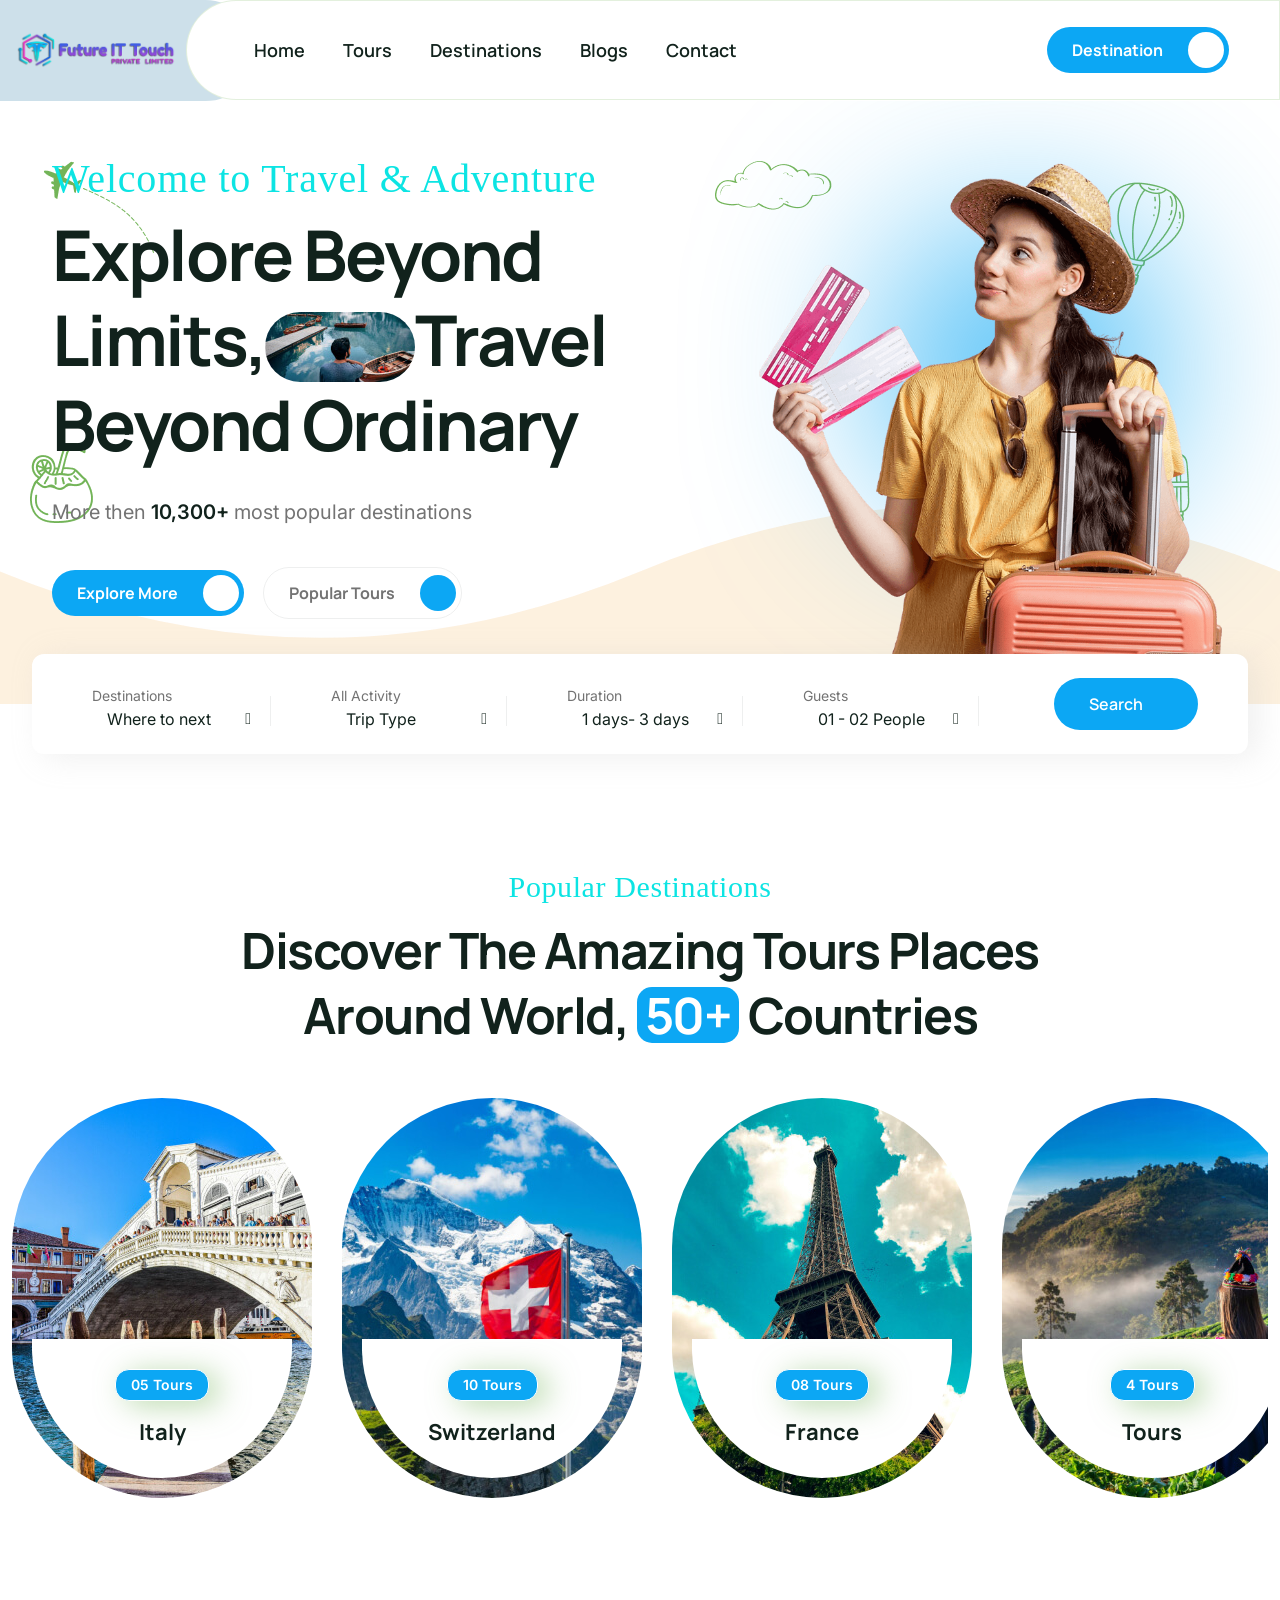
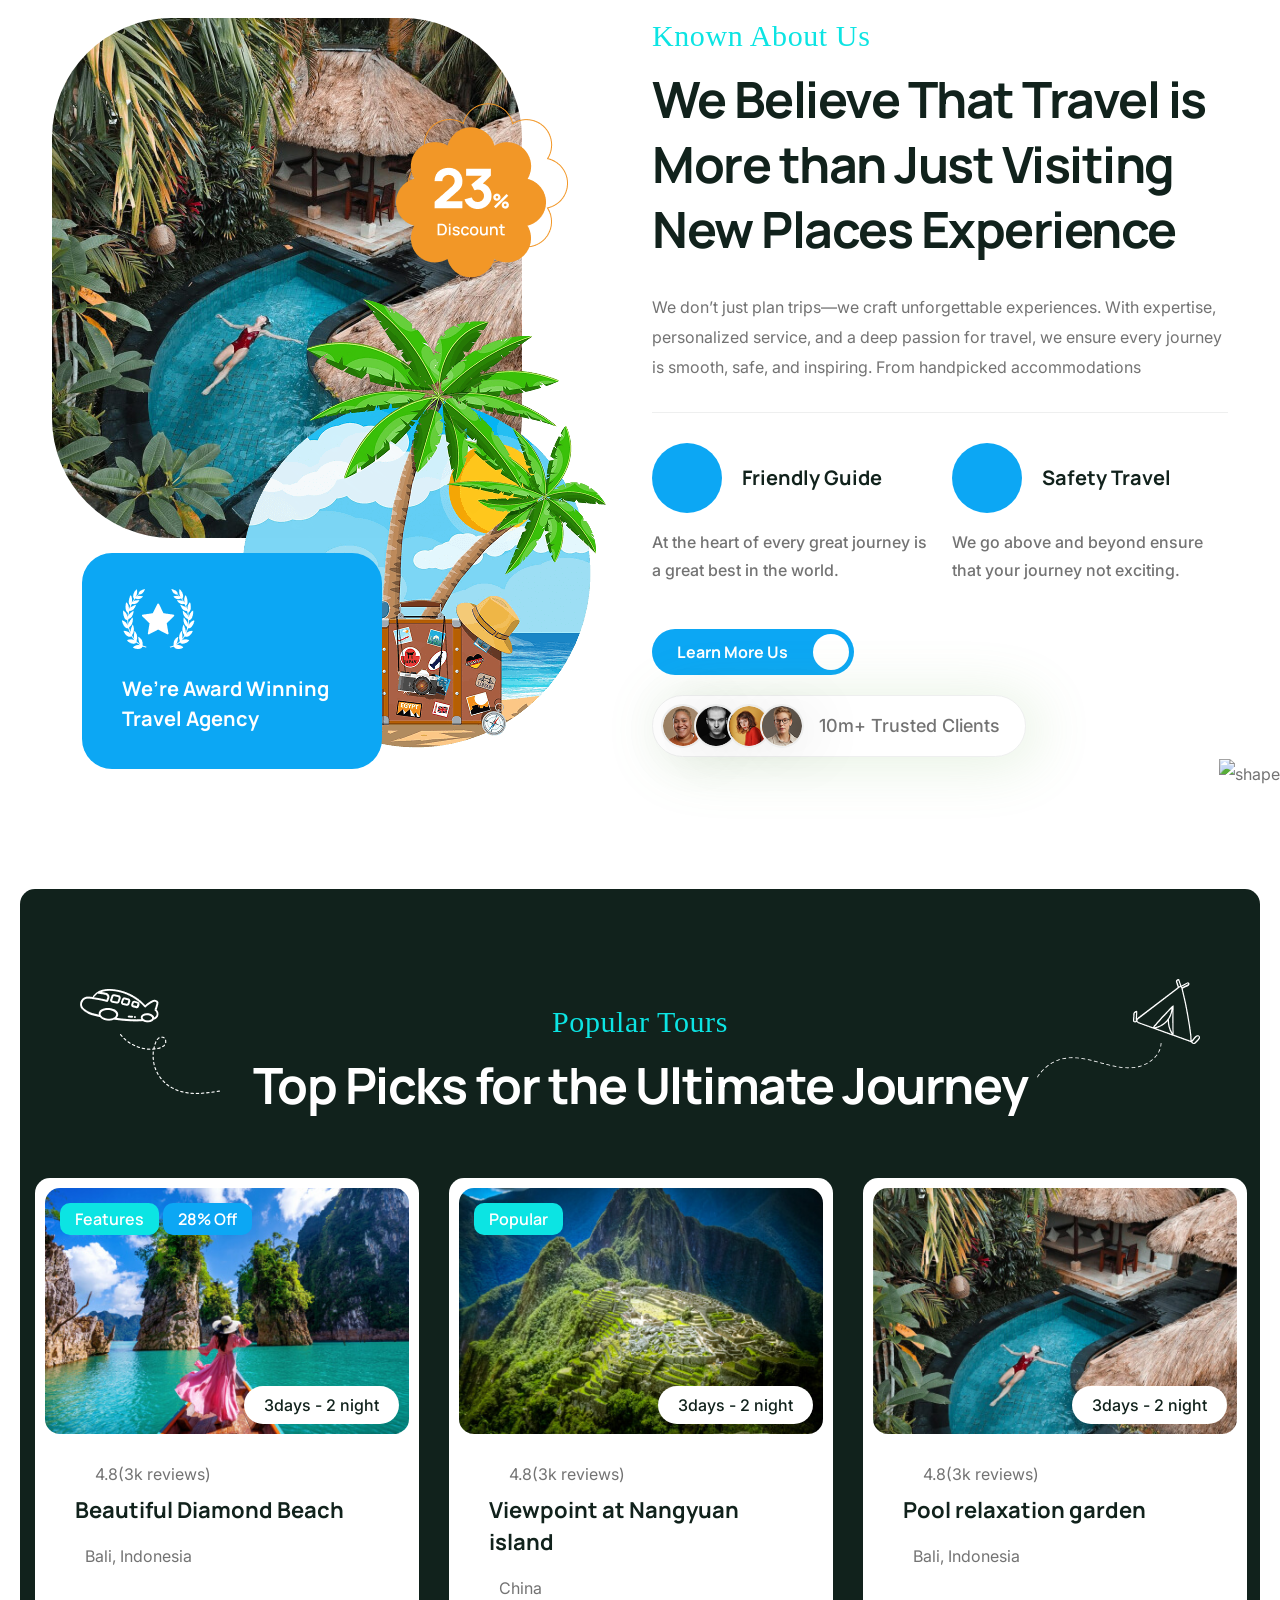
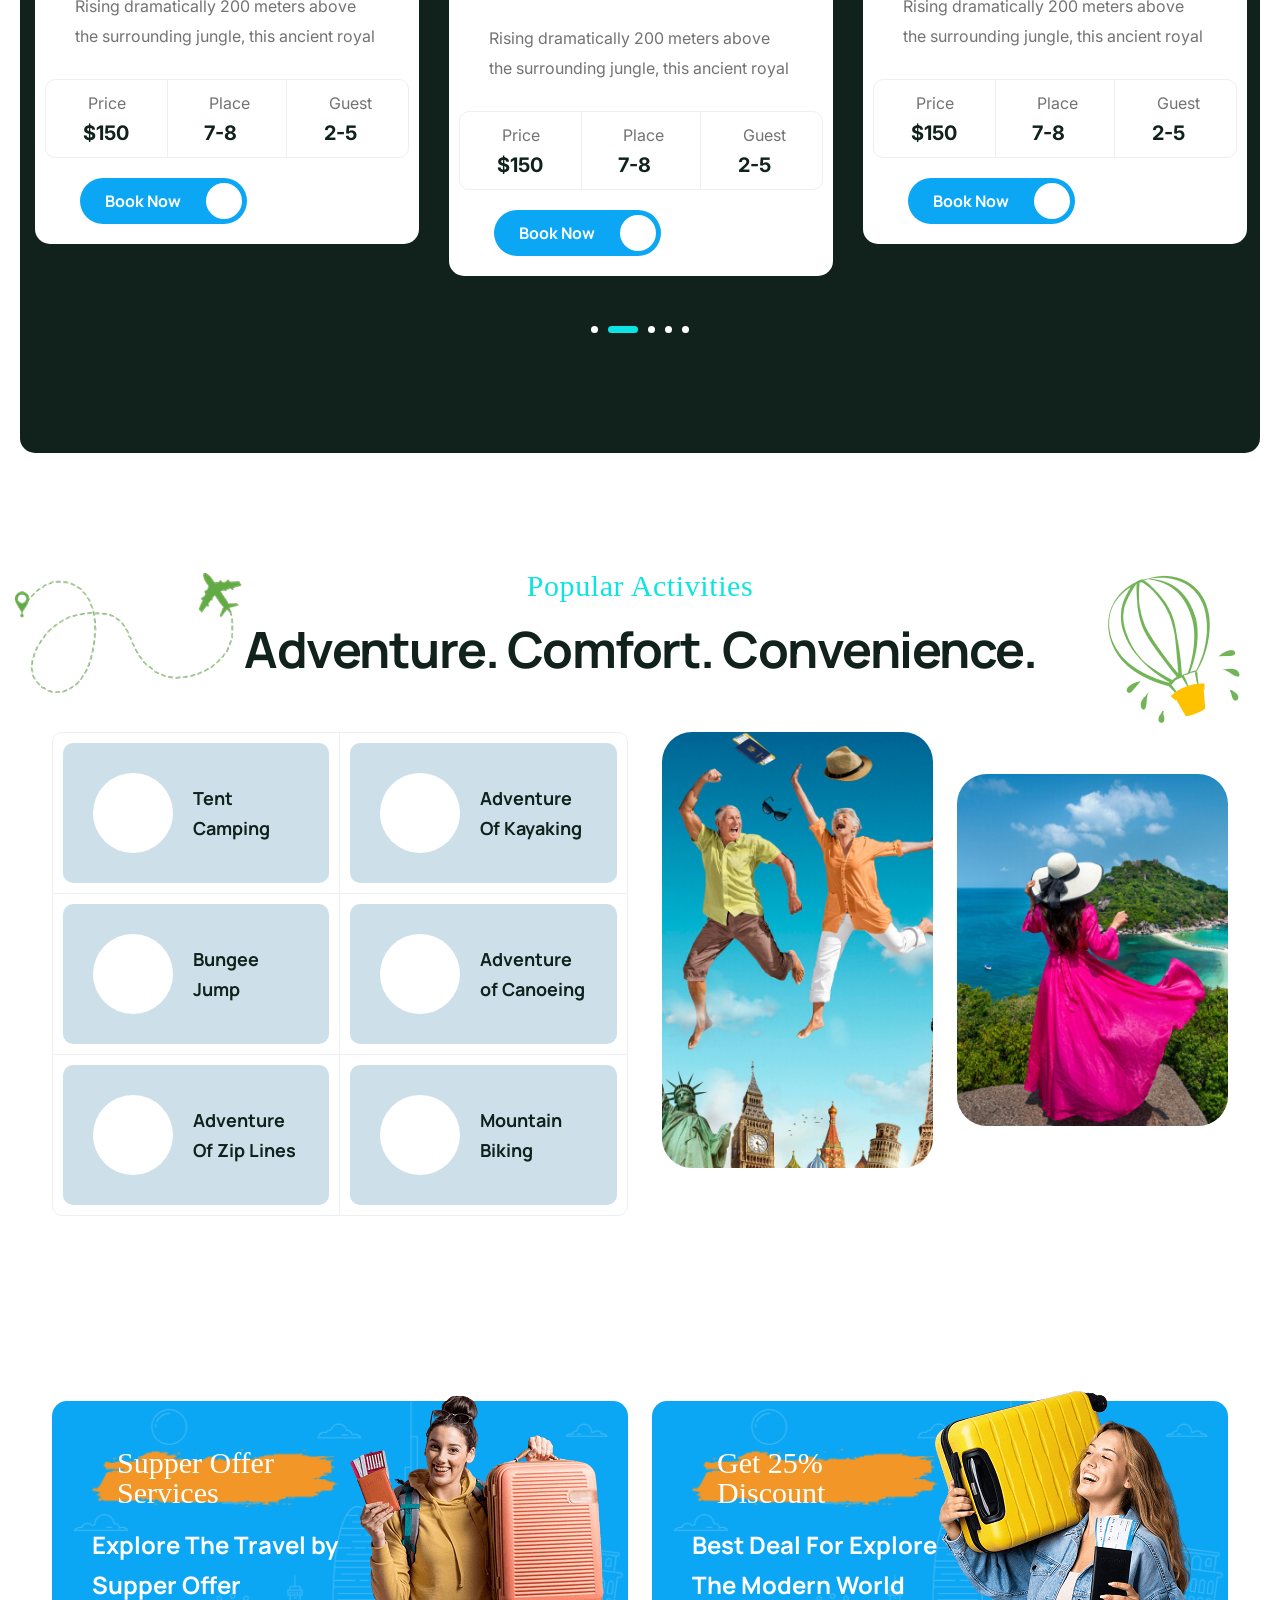
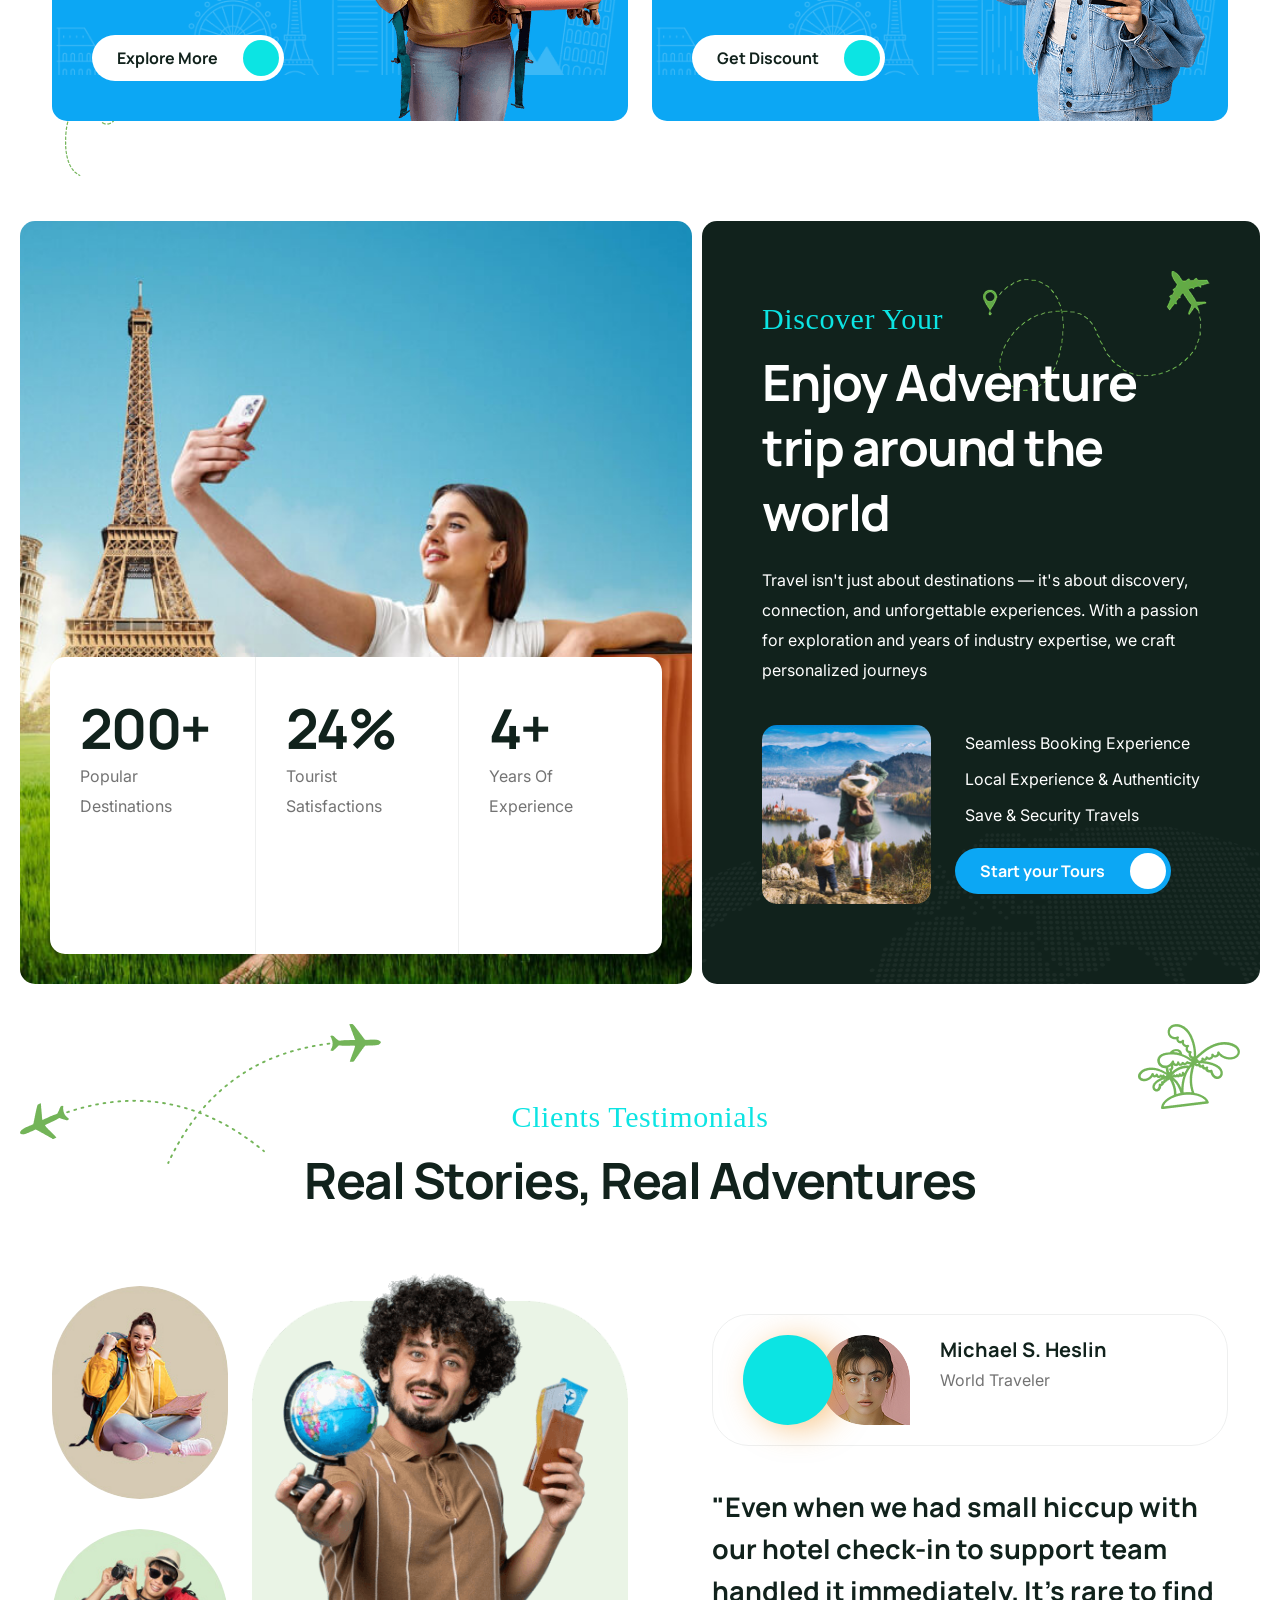
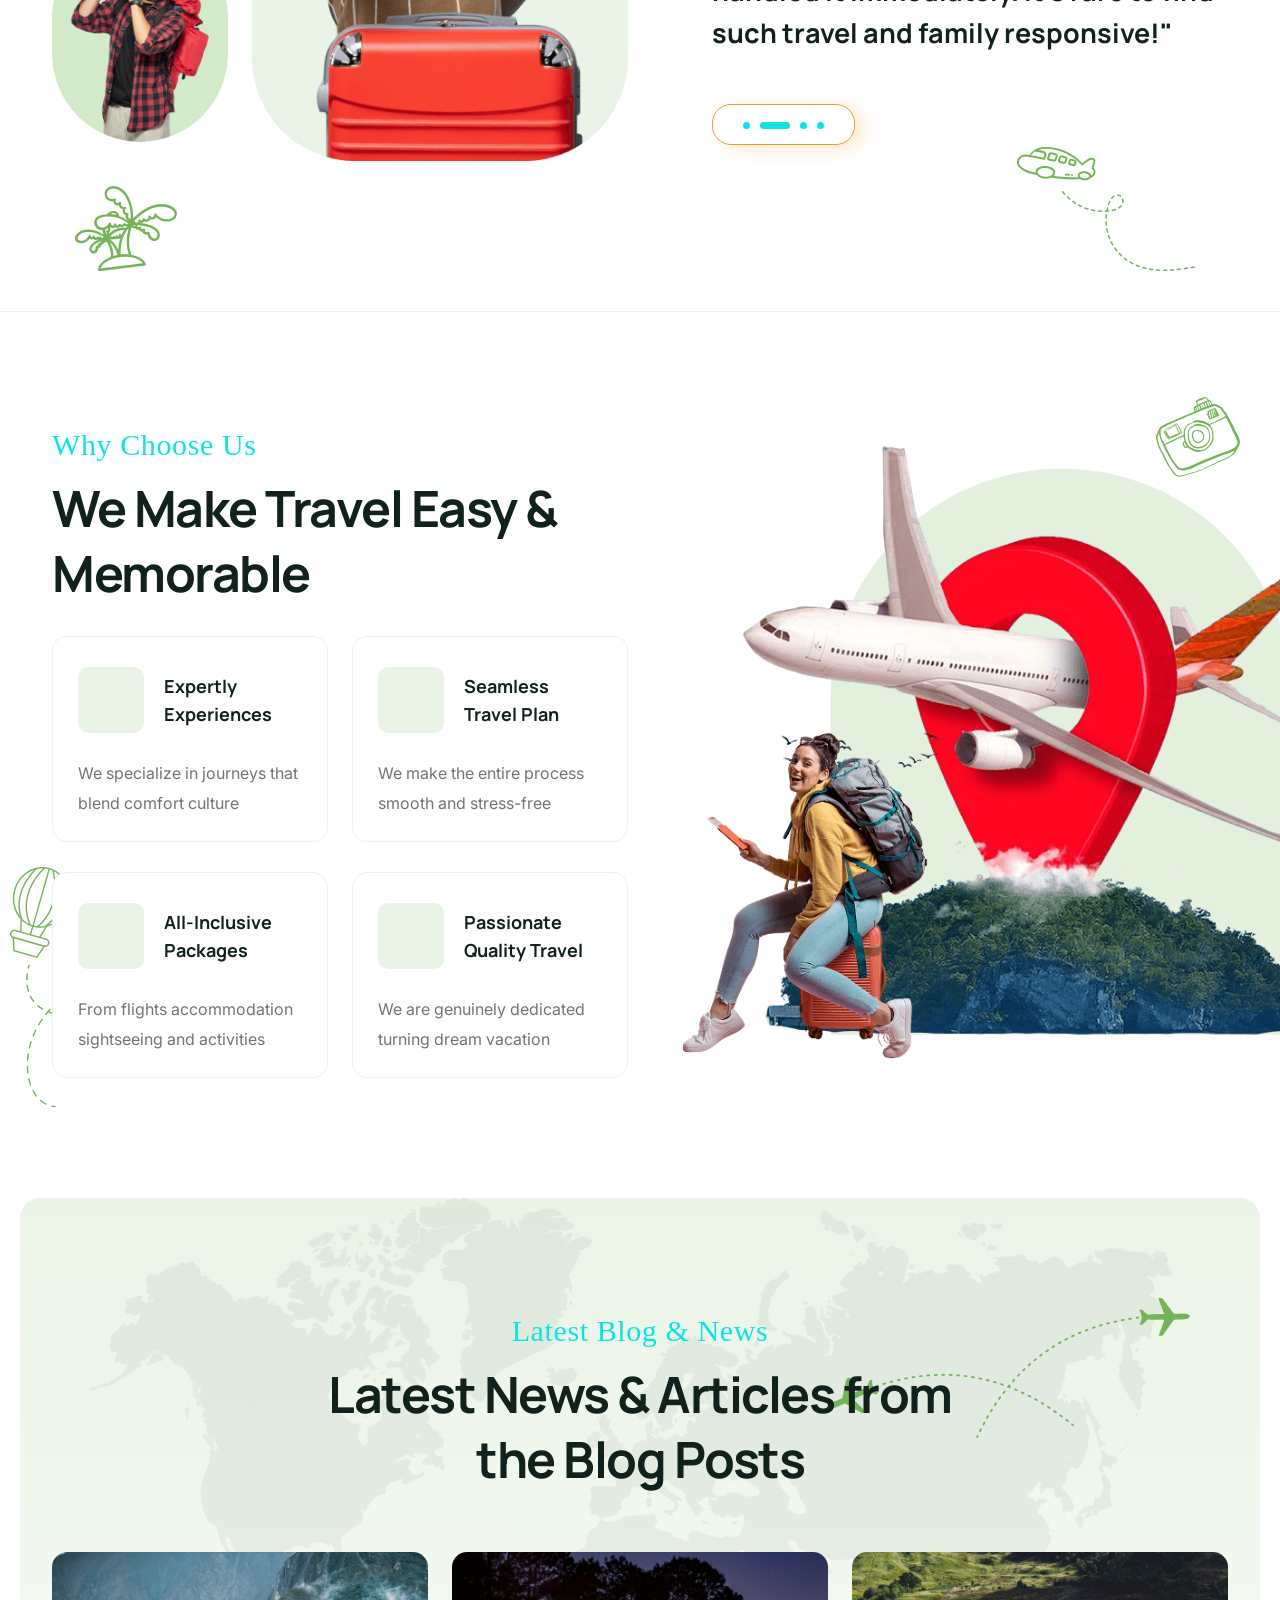
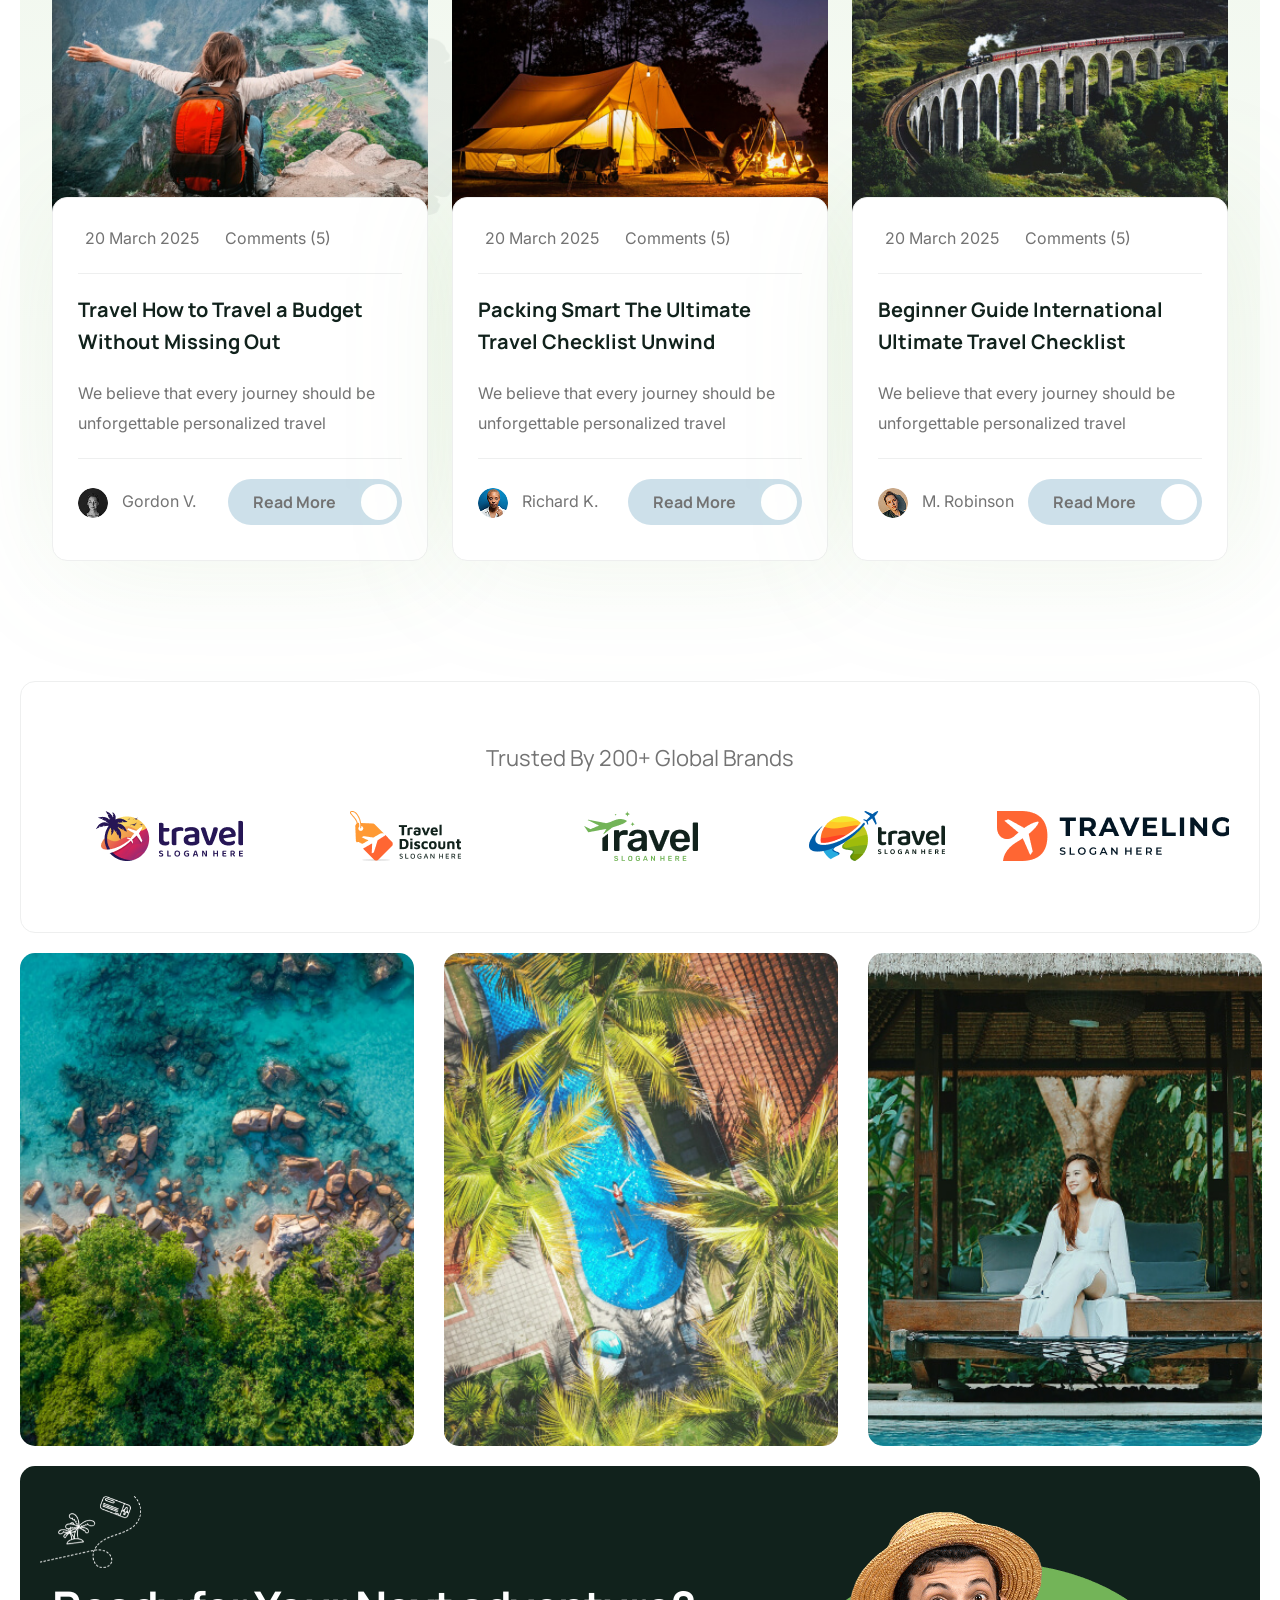
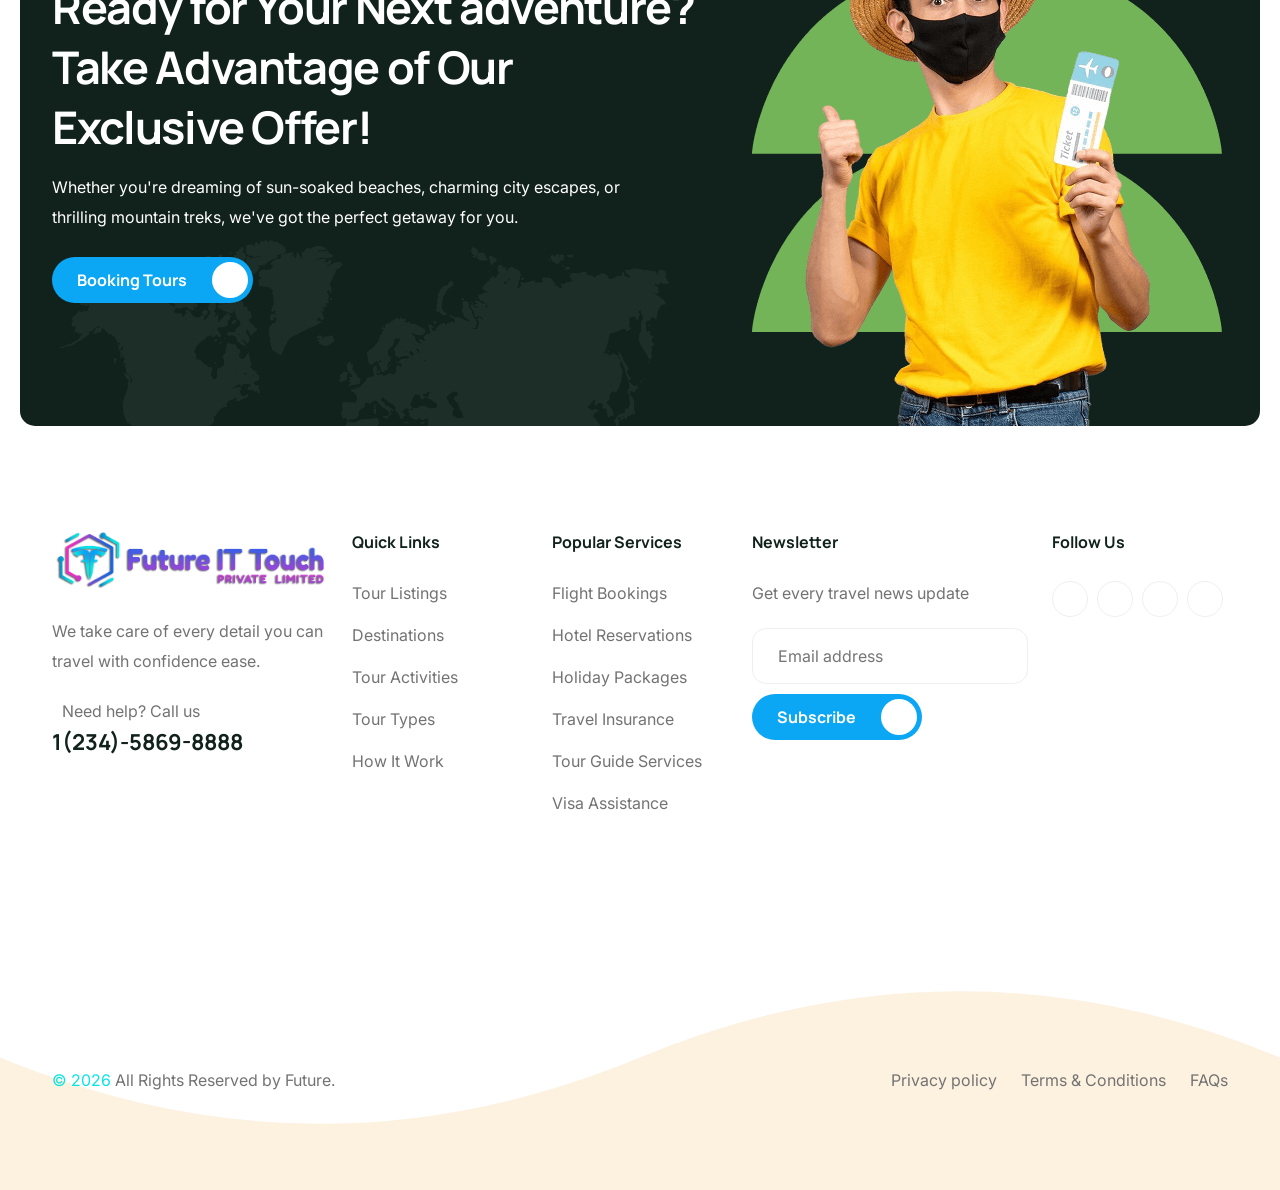
==== index.html @ 3f74a230 "Initial commit with rebranding and Font Awesome migration" ====
<!DOCTYPE html>
<html lang="zxx">

<head>
     <!--====== Required meta tags ======-->
     <meta charset="utf-8">
     <meta http-equiv="x-ua-compatible" content="ie=edge">
     <meta name="description" content="Travel, Tour, Adventure">
     <meta name="viewport" content="width=device-width, initial-scale=1, shrink-to-fit=no">
     <!--====== Title ======-->
     <title>Future- Travel & Tour Booking PHP Template</title>
     <!--====== Favicon Icon ======-->
     <link rel="shortcut icon" href="assets/images/favicon.png" type="image/png">
     <!--====== Google Fonts ======-->
     <link href="https://fonts.googleapis.com/css2?family=Inter:ital,opsz,wght@0,14..32,100..900;1,14..32,100..900&family=Just+Another+Hand&family=Manrope:wght@200..800&display=swap"
          rel="stylesheet">
     <!--====== Flaticon ======-->
     <link rel="stylesheet" href="assets/css/flaticon_Future.css">
     <!--====== FontAwesome ======-->
     <script src="https://kit.fontawesome.com/4be5ac1e62.js" crossorigin="anonymous"></script>
     <!--====== Bootstrap ======-->
     <link rel="stylesheet" href="assets/css/bootstrap.min.css">
     <!--====== Slick-popup ======-->
     <link rel="stylesheet" href="assets/css/slick.css">
     <!--====== Magnific-popup ======-->
     <link rel="stylesheet" href="assets/css/magnific-popup.css">
     <!--====== Nice Select ======-->
     <link rel="stylesheet" href="assets/css/nice-select.css">
     <!--====== Jquery UI ======-->
     <link rel="stylesheet" href="assets/css/jquery-ui.min.css">
     <!--====== AOS Animation ======-->
     <link rel="stylesheet" href="assets/css/aos.css">
     <!--====== Spacings css ======-->
     <link rel="stylesheet" href="assets/css/spacings.css">
     <!--====== Common Style ======-->
     <link rel="stylesheet" href="assets/css/common-style.css">
     <!--====== Style css ======-->
     <link rel="stylesheet" href="assets/css/home-one.css">
</head>

<body>
     <!--====== Start Overlay ======-->
     <div class="offcanvas__overlay"></div><!--======  Start Header Area  ======-->
     <header class="header-area header-one">
          <!--====  Header Navigation  ===-->
          <div class="header-navigation">
               <div class="container-fluid">
                    <!--====  Primary Menu  ===-->
                    <div class="primary-menu">
                         <!--====  Site Branding  ===-->
                         <div class="site-branding">
                              <a href="index.php" class="brand-logo"><img src="assets/images/logo/logo.webp"
                                        alt="Brand Logo"></a>
                         </div>
                         <div class="nav-inner-menu">
                              <!--=== Theme Main Menu ===-->
                              <div class="theme-nav-menu">
                                   <!--=== Theme Menu Top ===-->
                                   <div class="theme-menu-top d-flex justify-content-between d-block d-xl-none">
                                        <div class="site-branding">
                                             <a href="index.php" class="brand-logo"><img
                                                       src="assets/images/logo/logo.webp" alt="Brand Logo"></a>
                                        </div>
                                        <div class="navbar-close">
                                             <i class="fa-solid fa-times"></i>
                                        </div>
                                   </div>
                                   <!--=== Main Menu ===-->
                                   <nav class="main-menu">
                                        <ul>
                                             <li class="menu-item"><a href="index.php">Home</a>
                                             </li>
                                             <li class="menu-item"><a href="#">Tours</a>
                                             </li>
                                             <li class="menu-item"><a href="#">Destinations</a>
                                             </li>
                                             <li class="menu-item"><a href="#">Blogs</a>
                                             </li>
                                             <li class="menu-item"><a href="contact.php">Contact</a></li>
                                        </ul>
                                   </nav> <!--=== Theme Nav Button ===-->
                                   <div class="theme-nav-button mt-20 d-block d-xl-none">
                                        <a href="destinations-1.php" class="theme-btn style-one">Destination<i
                                                  class="fa-solid fa-arrow-right"></i></a>
                                   </div>
                                   <!--=== Theme Menu Bottom ===-->
                                   <div class="theme-menu-bottom mt-50 d-block d-xl-none">
                                        <h5>Follow Us</h5>
                                        <ul class="social-link">
                                             <li><a href="#"><i class="fa-brands fa-facebook-f"></i></a></li>
                                             <li><a href="#"><i class="fa-brands fa-twitter"></i></a></li>
                                             <li><a href="#"><i class="fa-brands fa-linkedin-in"></i></a></li>
                                             <li><a href="#"><i class="fa-brands fa-youtube"></i></a></li>
                                        </ul>
                                   </div>
                              </div>
                              <!--=== Header Nav Right ===-->
                              <div class="nav-right-item">
                                   <div class="nav-button d-none d-md-block">
                                        <a href="destinations-1.php" class="theme-btn style-one">Destination<i
                                                  class="fa-solid fa-arrow-right"></i></a>
                                   </div>
                                   <!-- <div class="offcanvas-toggle">
                                        <div class="toggle-inner">
                                             <span></span>
                                             <span></span>
                                             <span></span>
                                             <span></span>
                                             <span></span>
                                             <span></span>
                                             <span></span>
                                             <span></span>
                                             <span></span>
                                        </div>
                                   </div> -->
                                   <div class="navbar-toggler">
                                        <span></span>
                                        <span></span>
                                        <span></span>
                                   </div>
                              </div>
                         </div>
                    </div>
               </div>
          </div>
     </header><!--======  End Header Area  ======--><!--======  Start Hero Section  ======-->
     <section class="Future-hero-sec">
          <!-- Hero Wrapper -->
          <div class="hero-wrapper">
               <div class="svg-shape-wrapper">
                    <svg viewBox="0 0 2 1" preserveAspectRatio="none">
                         <defs>
                              <path id="w" d=" m0 1v-.5 q.5.5 1 0 t1 0 1 0 1 0 v.5z" />
                         </defs>
                         <g>
                              <use href="#w" fill="rgba(242, 151, 39, 0.08)" />
                              <use href="#w" fill="rgba(242, 151, 39, 0.07)" />
                         </g>
                    </svg>
               </div>
               <div class="shape shape-one scene"><span data-depth=".7"><img src="assets/images/hero/shape1.png"
                              alt="shape"></span></div>
               <div class="shape shape-two scene"><span data-depth=".9"><img src="assets/images/hero/shape2.png"
                              alt="shape"></span></div>
               <div class="shape shape-three scene"><span data-depth="1"><img src="assets/images/hero/shape3.png"
                              alt="shape"></span></div>
               <div class="shape shape-four scene"><span data-depth="1.3"><img src="assets/images/hero/shape4.png"
                              alt="shape"></span></div>
               <div class="shape shape-five scene"><span data-depth="1.7"><img src="assets/images/hero/shape5.png"
                              alt="shape"></span></div>
               <div class="container">
                    <div class="row">
                         <div class="col-xl-6 col-lg-12">
                              <!-- Hero Content -->
                              <div class="hero-content">
                                   <span class="sub-title" data-aos="fade-up" data-aos-delay="10"
                                        data-aos-duration="800">Welcome to Travel & Adventure</span>
                                   <h1 data-aos="fade-up" data-aos-delay="20" data-aos-duration="1000">Explore Beyond
                                        Limits,<span><img src="assets/images/hero/hero-thumb-img.jpg"
                                                  alt="Hero image"></span>Travel
                                        Beyond Ordinary</h1>
                                   <p data-aos="fade-up" data-aos-delay="25" data-aos-duration="1200">More then
                                        <span>10,300+</span> most popular destinations
                                   </p>
                                   <div class="hero-button" data-aos="fade-up" data-aos-delay="10"
                                        data-aos-duration="1400">
                                        <a href="about.php" class="theme-btn style-one">Explore More<i
                                                  class="fa-solid fa-arrow-right"></i></a>
                                        <a href="tour-grid.php" class="theme-btn style-two">Popular Tours<i
                                                  class="fa-solid fa-arrow-right"></i></a>
                                   </div>
                              </div>
                         </div>
                         <div class="col-xl-5 offset-lg-1 col-lg-12">
                              <!-- Hero Image Box -->
                              <div class="hero-image-box">
                                   <div class="blur-shape"><span></span></div>
                                   <div class="Future-image">
                                        <img src="assets/images/hero/hero-img1.png" alt="Hero Image">
                                   </div>
                              </div>
                         </div>
                    </div>
               </div>
          </div>
          <!--=== Hero Search Wrapper ===-->
          <div class="hero-search-wrapper">
               <!-- Hero Search -->
               <form class="hero-search" action="tour-grid.php">
                    <div class="form-group">
                         <label><i class="fa-solid fa-map-marker-alt"></i>Destinations</label>
                         <select class="wide">
                              <option value="01">Where to next</option>
                              <option value="02">Thailand</option>
                              <option value="03">Italy</option>
                              <option value="03">Switzerland</option>
                              <option value="04">France</option>
                              <option value="05">Nepal</option>
                              <option value="06">Indonesia</option>
                         </select>
                    </div>
                    <div class="form-group">
                         <label><i class="fa-solid fa-flag"></i>All Activity</label>
                         <select class="wide">
                              <option value="01">Trip Type</option>
                              <option value="02">Adventure Tours</option>
                              <option value="03">Cultural Tours</option>
                              <option value="04">Historical Tours</option>
                         </select>
                    </div>
                    <div class="form-group">
                         <label><i class="fa-solid fa-calendar-alt"></i>Duration</label>
                         <select class="wide">
                              <option value="01">1 days- 3 days</option>
                              <option value="02">3 days- 5 days</option>
                              <option value="03">5 days- 10 days</option>
                         </select>
                    </div>
                    <div class="form-group">
                         <label><i class="fa-solid fa-user"></i>Guests</label>
                         <select class="wide">
                              <option value="01">01 - 02 People</option>
                              <option value="02">02 - 05 People</option>
                              <option value="03">05 - 10 People</option>
                         </select>
                    </div>
                    <div class="form-group form-button">
                         <button class="submit-btn">Search<i class="fa-solid fa-search"></i></button>
                    </div>
               </form>
          </div>
     </section><!--======  End Hero Section  ======--><!--======  Start Destination Section  ======-->
     <section class="Future-destination-sec pt-115 pb-120">
          <div class="container-fluid">
               <div class="row">
                    <div class="col-lg-12">
                         <!-- Section Title -->
                         <div class="section-title text-center mb-50">
                              <span class="sub-title" data-aos="fade-up" data-aos-duration="800">Popular
                                   Destinations</span>
                              <h2 data-aos="fade-up" data-aos-duration="1000">Discover The Amazing Tours Places <br>
                                   Around World, <span>50+</span> Countries</h2>
                         </div>
                    </div>
               </div>
               <div class="destination-slider" data-aos="fade-up" data-aos-duration="1200">
                    <!-- FutureDestination Item -->
                    <div class="Future-destination-item">
                         <div class="thumbnail">
                              <img src="assets/images/destination/des-img1.jpg" alt="Destination Image">
                              <div class="hover-content">
                                   <a href="destination-details.php" class="content">
                                        <span>10 Tours</span>
                                        <h4>Thailand</h4>
                                   </a>
                              </div>
                         </div>
                    </div>
                    <!-- FutureDestination Item -->
                    <div class="Future-destination-item">
                         <div class="thumbnail">
                              <img src="assets/images/destination/des-img2.jpg" alt="Destination Image">
                              <div class="hover-content">
                                   <a href="destination-details.php" class="content">
                                        <span>05 Tours</span>
                                        <h4>Italy</h4>
                                   </a>
                              </div>
                         </div>
                    </div>
                    <!-- FutureDestination Item -->
                    <div class="Future-destination-item">
                         <div class="thumbnail">
                              <img src="assets/images/destination/des-img3.jpg" alt="Destination Image">
                              <div class="hover-content">
                                   <a href="destination-details.php" class="content">
                                        <span>10 Tours</span>
                                        <h4>Switzerland</h4>
                                   </a>
                              </div>
                         </div>
                    </div>
                    <!-- FutureDestination Item -->
                    <div class="Future-destination-item">
                         <div class="thumbnail">
                              <img src="assets/images/destination/des-img4.jpg" alt="Destination Image">
                              <div class="hover-content">
                                   <a href="destination-details.php" class="content">
                                        <span>08 Tours</span>
                                        <h4>France</h4>
                                   </a>
                              </div>
                         </div>
                    </div>
                    <!-- FutureDestination Item -->
                    <div class="Future-destination-item">
                         <div class="thumbnail">
                              <img src="assets/images/destination/des-img5.jpg" alt="Destination Image">
                              <div class="hover-content">
                                   <a href="destination-details.php" class="content">
                                        <span>4 Tours</span>
                                        <h4>Tours</h4>
                                   </a>
                              </div>
                         </div>
                    </div>
                    <!-- FutureDestination Item -->
                    <div class="Future-destination-item">
                         <div class="thumbnail">
                              <img src="assets/images/destination/des-img6.jpg" alt="Destination Image">
                              <div class="hover-content">
                                   <a href="destination-details.php" class="content">
                                        <span>6 Tours</span>
                                        <h4>Indonesia</h4>
                                   </a>
                              </div>
                         </div>
                    </div>
                    <!-- FutureDestination Item -->
                    <div class="Future-destination-item">
                         <div class="thumbnail">
                              <img src="assets/images/destination/des-img3.jpg" alt="Destination Image">
                              <div class="hover-content">
                                   <a href="destination-details.php" class="content">
                                        <span>10 Tours</span>
                                        <h4>Switzerland</h4>
                                   </a>
                              </div>
                         </div>
                    </div>
               </div>
          </div>
     </section><!--======  End Destination Section  ======--><!--======  Start About Section  ======-->
     <section class="Future-about-sec pb-70">
          <div class="shape shape-one scene"><span data-depth=".5"><img src="assets/images/about/shape1.png"
                         alt="shape"></span></div>
          <div class="shape shape-two scene"><span data-depth=".9"><img src="assets/images/about/shape2.png"
                         alt="shape"></span></div>
          <div class="shape shape-three"><span><img src="assets/images/about/shape3.png" alt="shape"></span></div>
          <div class="container">
               <div class="row justify-content-center">
                    <div class="col-xl-6 col-lg-9 col-md-12 order-2 order-xl-1">
                         <!-- FutureImaeg Box -->
                         <div class="Future-image-box mb-50">
                              <!-- FutureImage -->
                              <div class="Future-image image-one">
                                   <img src="assets/images/about/about-img1.jpg" class="animate-float-bob-x"
                                        alt="about image">
                              </div>
                              <!-- FutureImage -->
                              <div class="Future-image image-two">
                                   <img src="assets/images/about/about-img2.png" class="animate-float-bob-y"
                                        alt="image">
                              </div>
                              <div class="Future-image image-three">
                                   <img src="assets/images/team/discount.png" class="animate-float-bob-y" alt="image">
                              </div>
                              <!-- FutureAward Card -->
                              <div class="Future-award-card" data-aos="fade-up" data-aos-duration="600">
                                   <div class="icon">
                                        <img src="assets/images/gallery/icon1.png" alt="icon">
                                   </div>
                                   <div class="content">
                                        <h5>We’re Award Winning
                                             Travel Agency</h5>
                                   </div>
                              </div>
                         </div>
                    </div>
                    <div class="col-xl-6 col-lg-9 col-md-12 order-1 order-xl-2">
                         <!-- FutureContent Box -->
                         <div class="Future-content-box mb-30">
                              <!-- Section Title -->
                              <div class="section-title mb-30">
                                   <span class="sub-title" data-aos="fade-up" data-aos-duration="800">Known About
                                        Us</span>
                                   <h2 data-aos="fade-up" data-aos-duration="1000">We Believe That Travel
                                        is More than Just Visiting
                                        New Places Experience</h2>
                              </div>
                              <p class="mb-30">We don’t just plan trips—we craft unforgettable experiences. With
                                   expertise, personalized service, and a deep passion for travel, we ensure every
                                   journey is smooth, safe, and inspiring. From handpicked accommodations</p>
                              <div class="Future-iconic-list">
                                   <div class="row">
                                        <div class="col-md-6">
                                             <!-- FutureIconic Item -->
                                             <div class="Future-iconic-item mb-30" data-aos="fade-up"
                                                  data-aos-duration="1000">
                                                  <div class="content">
                                                       <h5><i class="flaticon-hiking"></i>Friendly Guide</h5>
                                                       <p>At the heart of every great journey
                                                            is a great best in the world.</p>
                                                  </div>
                                             </div>
                                        </div>
                                        <div class="col-md-6">
                                             <!-- FutureIconic Item -->
                                             <div class="Future-iconic-item mb-30" data-aos="fade-up"
                                                  data-aos-duration="1100">
                                                  <div class="content">
                                                       <h5><i class="flaticon-travel-2"></i>Safety Travel</h5>
                                                       <p>We go above and beyond ensure that your journey not exciting.
                                                       </p>
                                                  </div>
                                             </div>
                                        </div>
                                   </div>
                              </div>
                              <!-- FutureButton -->
                              <div class="Future-button-wrap mt-15" data-aos="fade-up" data-aos-duration="1200">
                                   <div class="Future-button mb-20">
                                        <a href="about.php" class="theme-btn style-one">Learn More Us<i
                                                  class="fa-solid fa-arrow-right"></i></a>
                                   </div>
                                   <div class="Future-avatar-card mb-20">
                                        <ul>
                                             <li><img src="assets/images/about/avatar1.png" alt="avatar"></li>
                                             <li><img src="assets/images/about/avatar2.png" alt="avatar"></li>
                                             <li><img src="assets/images/about/avatar3.png" alt="avatar"></li>
                                             <li><img src="assets/images/about/avatar4.png" alt="avatar"></li>
                                        </ul>
                                        <span>10m+ Trusted Clients</span>
                                   </div>
                              </div>
                         </div>
                    </div>
               </div>
          </div>
     </section><!--======  End About Section  ======--><!--======  Start Activities Section  ======-->
     <section class="Future-tour-sec pt-115 pb-120">
          <div class="shape shape-one scene"><span data-depth=".4"><img src="assets/images/tour/shape1.png"
                         alt="shape"></span></div>
          <div class="shape shape-two scene"><span data-depth=".9"><img src="assets/images/tour/shape2.png"
                         alt="shape"></span></div>
          <div class="container-fluid">
               <div class="row">
                    <div class="col-lg-12">
                         <!-- Section Title -->
                         <div class="section-title text-center text-white mb-60">
                              <span class="sub-title" data-aos="fade-up" data-aos-duration="800">Popular Tours</span>
                              <h2 data-aos="fade-up" data-aos-duration="1000">Top Picks for the Ultimate Journey</h2>
                         </div>
                    </div>
               </div>
               <div class="tour-slider" data-aos="fade-up" data-aos-duration="800">
                    <!-- FutureTour Item -->
                    <div class="Future-tour-item mb-40">
                         <div class="thumbnail">
                              <img src="assets/images/tour/tour-img1.jpg" alt="Tour Image">
                              <div class="duration">3days - 2 night</div>
                         </div>
                         <div class="content-wrap">
                              <div class="content">
                                   <div class="ratings">
                                        <i class="fa-solid fa-star"></i>
                                        <i class="fa-solid fa-star"></i>
                                        <i class="fa-solid fa-star"></i>
                                        <i class="fa-solid fa-star"></i>
                                        <i class="fa-solid fa-star"></i>
                                        <a href="#">4.8(3k reviews)</a>
                                   </div>
                                   <h4 class="title"><a href="tour-details.php">Nangyuan Island Thailand</a></h4>
                                   <span><i class="fa-solid fa-map-marker-alt"></i>Thailand</span>
                                   <p>Rising dramatically 200 meters above the surrounding jungle, this ancient royal
                                   </p>
                              </div>
                              <div class="tour-meta">
                                   <div class="meta-item">
                                        <span>
                                             <span class="meta-title"><i class="fa-solid fa-dollar-sign"></i>Price</span>
                                             <span class="meta-value">$150</span>
                                        </span>
                                   </div>
                                   <div class="meta-item">
                                        <span>
                                             <span class="meta-title"><i class="fa-solid fa-map"></i>Place</span>
                                             <span class="meta-value">7-8</span>
                                        </span>
                                   </div>
                                   <div class="meta-item">
                                        <span>
                                             <span class="meta-title"><i class="fa-solid fa-user"></i>Guest</span>
                                             <span class="meta-value">2-5</span>
                                        </span>
                                   </div>
                              </div>
                              <div class="tour-footer">
                                   <a href="tour-details.php" class="theme-btn style-one">Book Now<i
                                             class="fa-solid fa-arrow-right"></i></a>
                              </div>
                         </div>
                    </div>
                    <!-- FutureTour Item -->
                    <div class="Future-tour-item mb-40">
                         <div class="thumbnail">
                              <img src="assets/images/tour/tour-img2.jpg" alt="Tour Image">
                              <div class="features-tag">
                                   <span class="tag-text">Features</span>
                                   <span class="offer">28% Off</span>
                              </div>
                              <div class="duration">3days - 2 night</div>
                         </div>
                         <div class="content-wrap">
                              <div class="content">
                                   <div class="ratings">
                                        <i class="fa-solid fa-star"></i>
                                        <i class="fa-solid fa-star"></i>
                                        <i class="fa-solid fa-star"></i>
                                        <i class="fa-solid fa-star"></i>
                                        <i class="fa-solid fa-star"></i>
                                        <a href="#">4.8(3k reviews)</a>
                                   </div>
                                   <h4 class="title"><a href="tour-details.php">Beautiful Diamond Beach</a></h4>
                                   <span><i class="fa-solid fa-map-marker-alt"></i>Bali, Indonesia</span>
                                   <p>Rising dramatically 200 meters above the surrounding jungle, this ancient royal
                                   </p>
                              </div>
                              <div class="tour-meta">
                                   <div class="meta-item">
                                        <span>
                                             <span class="meta-title"><i class="fa-solid fa-dollar-sign"></i>Price</span>
                                             <span class="meta-value">$150</span>
                                        </span>
                                   </div>
                                   <div class="meta-item">
                                        <span>
                                             <span class="meta-title"><i class="fa-solid fa-map"></i>Place</span>
                                             <span class="meta-value">7-8</span>
                                        </span>
                                   </div>
                                   <div class="meta-item">
                                        <span>
                                             <span class="meta-title"><i class="fa-solid fa-user"></i>Guest</span>
                                             <span class="meta-value">2-5</span>
                                        </span>
                                   </div>
                              </div>
                              <div class="tour-footer">
                                   <a href="tour-details.php" class="theme-btn style-one">Book Now<i
                                             class="fa-solid fa-arrow-right"></i></a>
                              </div>
                         </div>
                    </div>
                    <!-- FutureTour Item -->
                    <div class="Future-tour-item mb-40">
                         <div class="thumbnail">
                              <img src="assets/images/tour/tour-img3.jpg" alt="Tour Image">
                              <div class="features-tag">
                                   <span class="tag-text">Popular</span>
                              </div>
                              <div class="duration">3days - 2 night</div>
                         </div>
                         <div class="content-wrap">
                              <div class="content">
                                   <div class="ratings">
                                        <i class="fa-solid fa-star"></i>
                                        <i class="fa-solid fa-star"></i>
                                        <i class="fa-solid fa-star"></i>
                                        <i class="fa-solid fa-star"></i>
                                        <i class="fa-solid fa-star"></i>
                                        <a href="#">4.8(3k reviews)</a>
                                   </div>
                                   <h4 class="title"><a href="tour-details.php">Viewpoint at Nangyuan island</a></h4>
                                   <span><i class="fa-solid fa-map-marker-alt"></i>China</span>
                                   <p>Rising dramatically 200 meters above the surrounding jungle, this ancient royal
                                   </p>
                              </div>
                              <div class="tour-meta">
                                   <div class="meta-item">
                                        <span>
                                             <span class="meta-title"><i class="fa-solid fa-dollar-sign"></i>Price</span>
                                             <span class="meta-value">$150</span>
                                        </span>
                                   </div>
                                   <div class="meta-item">
                                        <span>
                                             <span class="meta-title"><i class="fa-solid fa-map"></i>Place</span>
                                             <span class="meta-value">7-8</span>
                                        </span>
                                   </div>
                                   <div class="meta-item">
                                        <span>
                                             <span class="meta-title"><i class="fa-solid fa-user"></i>Guest</span>
                                             <span class="meta-value">2-5</span>
                                        </span>
                                   </div>
                              </div>
                              <div class="tour-footer">
                                   <a href="tour-details.php" class="theme-btn style-one">Book Now<i
                                             class="fa-solid fa-arrow-right"></i></a>
                              </div>
                         </div>
                    </div>
                    <!-- FutureTour Item -->
                    <div class="Future-tour-item mb-40">
                         <div class="thumbnail">
                              <img src="assets/images/tour/tour-img4.jpg" alt="Tour Image">
                              <div class="duration">3days - 2 night</div>
                         </div>
                         <div class="content-wrap">
                              <div class="content">
                                   <div class="ratings">
                                        <i class="fa-solid fa-star"></i>
                                        <i class="fa-solid fa-star"></i>
                                        <i class="fa-solid fa-star"></i>
                                        <i class="fa-solid fa-star"></i>
                                        <i class="fa-solid fa-star"></i>
                                        <a href="#">4.8(3k reviews)</a>
                                   </div>
                                   <h4 class="title"><a href="tour-details.php">Pool relaxation garden</a></h4>
                                   <span><i class="fa-solid fa-map-marker-alt"></i>Bali, Indonesia</span>
                                   <p>Rising dramatically 200 meters above the surrounding jungle, this ancient royal
                                   </p>
                              </div>
                              <div class="tour-meta">
                                   <div class="meta-item">
                                        <span>
                                             <span class="meta-title"><i class="fa-solid fa-dollar-sign"></i>Price</span>
                                             <span class="meta-value">$150</span>
                                        </span>
                                   </div>
                                   <div class="meta-item">
                                        <span>
                                             <span class="meta-title"><i class="fa-solid fa-map"></i>Place</span>
                                             <span class="meta-value">7-8</span>
                                        </span>
                                   </div>
                                   <div class="meta-item">
                                        <span>
                                             <span class="meta-title"><i class="fa-solid fa-user"></i>Guest</span>
                                             <span class="meta-value">2-5</span>
                                        </span>
                                   </div>
                              </div>
                              <div class="tour-footer">
                                   <a href="tour-details.php" class="theme-btn style-one">Book Now<i
                                             class="fa-solid fa-arrow-right"></i></a>
                              </div>
                         </div>
                    </div>
                    <!-- FutureTour Item -->
                    <div class="Future-tour-item mb-40">
                         <div class="thumbnail">
                              <img src="assets/images/tour/tour-img2.jpg" alt="Tour Image">
                              <div class="features-tag">
                                   <span class="tag-text">Features</span>
                                   <span class="offer">28% Off</span>
                              </div>
                              <div class="duration">3days - 2 night</div>
                         </div>
                         <div class="content-wrap">
                              <div class="content">
                                   <div class="ratings">
                                        <i class="fa-solid fa-star"></i>
                                        <i class="fa-solid fa-star"></i>
                                        <i class="fa-solid fa-star"></i>
                                        <i class="fa-solid fa-star"></i>
                                        <i class="fa-solid fa-star"></i>
                                        <a href="#">4.8(3k reviews)</a>
                                   </div>
                                   <h4 class="title"><a href="tour-details.php">Beautiful Diamond Beach</a></h4>
                                   <span><i class="fa-solid fa-map-marker-alt"></i>Bali, Indonesia</span>
                                   <p>Rising dramatically 200 meters above the surrounding jungle, this ancient royal
                                   </p>
                              </div>
                              <div class="tour-meta">
                                   <div class="meta-item">
                                        <span>
                                             <span class="meta-title"><i class="fa-solid fa-dollar-sign"></i>Price</span>
                                             <span class="meta-value">$150</span>
                                        </span>
                                   </div>
                                   <div class="meta-item">
                                        <span>
                                             <span class="meta-title"><i class="fa-solid fa-map"></i>Place</span>
                                             <span class="meta-value">7-8</span>
                                        </span>
                                   </div>
                                   <div class="meta-item">
                                        <span>
                                             <span class="meta-title"><i class="fa-solid fa-user"></i>Guest</span>
                                             <span class="meta-value">2-5</span>
                                        </span>
                                   </div>
                              </div>
                              <div class="tour-footer">
                                   <a href="tour-details.php" class="theme-btn style-one">Book Now<i
                                             class="fa-solid fa-arrow-right"></i></a>
                              </div>
                         </div>
                    </div>
               </div>
          </div>
     </section><!--======  End Activities Section  ======--><!--======  Start Activities Section  ======-->
     <section class="Future-activities-sec pt-115 pb-135">
          <div class="shape shape-one scene"><span data-depth=".5"><img src="assets/images/gallery/act-shape1.png"
                         alt="shape"></span></div>
          <div class="shape shape-two scene"><span data-depth="1"><img src="assets/images/gallery/act-shape2.png"
                         alt="shape"></span></div>
          <div class="container">
               <div class="row">
                    <div class="col-lg-12">
                         <!-- Section Title -->
                         <div class="section-title text-center mb-50">
                              <span class="sub-title" data-aos="fade-up" data-aos-duration="800">Popular
                                   Activities</span>
                              <h2 data-aos="fade-up" data-aos-duration="1000">Adventure. Comfort. Convenience.</h2>
                         </div>
                    </div>
               </div>
               <div class="row justify-content-center">
                    <div class="col-xl-6 col-md-12">
                         <!-- FutureFeatures Table -->
                         <div class="Future-features-table mb-50" data-aos="fade-up" data-aos-duration="1000">
                              <!-- Features Table Row -->
                              <div class="features-table-row">
                                   <!-- Features Table Col -->
                                   <div class="features-table-col">
                                        <!-- FutureIconic Box -->
                                        <div class="Future-iconic-box">
                                             <div class="icon">
                                                  <i class="flaticon-tent"></i>
                                             </div>
                                             <div class="content">
                                                  <h5>Tent
                                                       Camping</h5>
                                             </div>
                                        </div>
                                   </div>
                                   <!-- Features Table Col -->
                                   <div class="features-table-col">
                                        <!-- FutureIconic Box -->
                                        <div class="Future-iconic-box">
                                             <div class="icon">
                                                  <i class="flaticon-kayak"></i>
                                             </div>
                                             <div class="content">
                                                  <h5>Adventure
                                                       Of Kayaking</h5>
                                             </div>
                                        </div>
                                   </div>
                              </div>
                              <!-- Features Table Row -->
                              <div class="features-table-row">
                                   <!-- Features Table Col -->
                                   <div class="features-table-col">
                                        <!-- FutureIconic Box -->
                                        <div class="Future-iconic-box">
                                             <div class="icon">
                                                  <i class="flaticon-bungee-jumping"></i>
                                             </div>
                                             <div class="content">
                                                  <h5>Bungee
                                                       Jump</h5>
                                             </div>
                                        </div>
                                   </div>
                                   <!-- Features Table Col -->
                                   <div class="features-table-col">
                                        <!-- FutureIconic Box -->
                                        <div class="Future-iconic-box">
                                             <div class="icon">
                                                  <i class="flaticon-canoe"></i>
                                             </div>
                                             <div class="content">
                                                  <h5>Adventure
                                                       of Canoeing</h5>
                                             </div>
                                        </div>
                                   </div>
                              </div>
                              <!-- Features Table Row -->
                              <div class="features-table-row">
                                   <!-- Features Table Col -->
                                   <div class="features-table-col">
                                        <!-- FutureIconic Box -->
                                        <div class="Future-iconic-box">
                                             <div class="icon">
                                                  <i class="flaticon-zip-line"></i>
                                             </div>
                                             <div class="content">
                                                  <h5>Adventure
                                                       Of Zip Lines</h5>
                                             </div>
                                        </div>
                                   </div>
                                   <!-- Features Table Col -->
                                   <div class="features-table-col">
                                        <!-- FutureIconic Box -->
                                        <div class="Future-iconic-box">
                                             <div class="icon">
                                                  <i class="flaticon-cycling"></i>
                                             </div>
                                             <div class="content">
                                                  <h5>Mountain
                                                       Biking</h5>
                                             </div>
                                        </div>
                                   </div>
                              </div>
                         </div>
                    </div>
                    <div class="col-xl-6 col-lg-8">
                         <!-- FutureImage Box -->
                         <div class="Future-image-box mb-20">
                              <div class="row align-items-center">
                                   <div class="col-md-6">
                                        <!-- FutureImage -->
                                        <div class="Future-image mb-30" data-aos="fade-up" data-aos-duration="1000">
                                             <img src="assets/images/gallery/ac-img1.jpg" alt="image">
                                        </div>
                                   </div>
                                   <div class="col-md-6">
                                        <!-- FutureImage -->
                                        <div class="Future-image mb-30" data-aos="fade-up" data-aos-duration="1100">
                                             <img src="assets/images/gallery/ac-img2.jpg" alt="image">
                                        </div>
                                   </div>
                                   <!-- FutureCountry Card -->
                                   <div class="Future-country-card" data-aos="fade-up" data-aos-duration="1200">
                                        <div class="content">
                                             <h5>5000+ World Popular
                                                  Destinations</h5>
                                             <ul class="avatar-list">
                                                  <li>
                                                       <img src="assets/images/gallery/cn-1.png" alt="country flag">
                                                  </li>
                                                  <li>
                                                       <img src="assets/images/gallery/cn-2.png" alt="country flag">
                                                  </li>
                                                  <li>
                                                       <img src="assets/images/gallery/cn-3.png" alt="country flag">
                                                  </li>
                                                  <li>
                                                       <img src="assets/images/gallery/cn-4.png" alt="country flag">
                                                  </li>
                                                  <li>
                                                       <img src="assets/images/gallery/cn-5.png" alt="country flag">
                                                  </li>
                                             </ul>
                                        </div>
                                   </div>
                              </div>
                         </div>
                    </div>
               </div>
          </div>
     </section><!--======  End Activities Section  ======--><!--======  Start Offers Section  ======-->
     <section class="Future-offer-sec pb-30">
          <div class="shape shape-one scene"><span data-depth=".5"><img src="assets/images/gallery/off-shape1.png"
                         alt="shape"></span></div>
          <div class="shape shape-two scene"><span data-depth="1"><img src="assets/images/gallery/off-shape2.png"
                         alt="shape"></span></div>
          <div class="container">
               <div class="row">
                    <div class="col-xl-6">
                         <!-- FutureOffer Item -->
                         <div class="Future-offer-item mb-70" data-aos="fade-up" data-aos-duration="800">
                              <div class="offer-bg"><img src="assets/images/gallery/offer-bg.png" alt="offer bg"></div>
                              <div class="thumbnail">
                                   <img src="assets/images/gallery/offer-img1.png" alt="offer image">
                              </div>
                              <div class="content">
                                   <span class="bg_cover"
                                        style="background-image: url(assets/images/gallery/text-bg.png);">Supper Offer
                                        Services</span>
                                   <h3>Explore The Travel by Supper Offer</h3>
                                   <a href="index-3.php" class="theme-btn style-one">Explore More<i
                                             class="fa-solid fa-arrow-right"></i></a>
                              </div>
                         </div>
                    </div>
                    <div class="col-xl-6">
                         <!-- FutureOffer Item -->
                         <div class="Future-offer-item mb-70" data-aos="fade-up" data-aos-duration="1000">
                              <div class="offer-bg"><img src="assets/images/gallery/offer-bg.png" alt="offer bg"></div>
                              <div class="thumbnail">
                                   <img src="assets/images/gallery/offer-img2.png" alt="offer image">
                              </div>
                              <div class="content">
                                   <span class="bg_cover"
                                        style="background-image: url(assets/images/gallery/text-bg.png);">Get 25%
                                        Discount</span>
                                   <h3>Best Deal For Explore The Modern World</h3>
                                   <a href="index-3.php" class="theme-btn style-one">Get Discount<i
                                             class="fa-solid fa-arrow-right"></i></a>
                              </div>
                         </div>
                    </div>
               </div>
          </div>
     </section> <!--======  End Offers Section  ======--><!--======  Start Counter Section  ======-->
     <section class="Future-counter-sec">
          <!-- counter Wrapper -->
          <div class="counter-feat-wrapper">
               <div class="counter-wrapper bg_cover"
                    style="background-image: url(assets/images/gallery/counter-bg1.jpg);">
                    <div class="counter-area">
                         <!-- FutureCounter Item -->
                         <div class="Future-counter-item" data-aos="fade-up" data-aos-duration="800">
                              <div class="content">
                                   <h2><span class="counter">800</span>+</h2>
                                   <p>Popular Destinations</p>
                              </div>
                              <div class="icon">
                                   <i class="flaticon-destination"></i>
                              </div>
                         </div>
                         <!-- FutureCounter Item -->
                         <div class="Future-counter-item" data-aos="fade-up" data-aos-duration="1000">
                              <div class="content">
                                   <h2><span class="counter">95</span>%</h2>
                                   <p>Tourist Satisfactions</p>
                              </div>
                              <div class="icon">
                                   <i class="flaticon-rating"></i>
                              </div>
                         </div>
                         <!-- FutureCounter Item -->
                         <div class="Future-counter-item" data-aos="fade-up" data-aos-duration="1200">
                              <div class="content">
                                   <h2><span class="counter">16</span>+</h2>
                                   <p>Years Of Experience</p>
                              </div>
                              <div class="icon">
                                   <i class="flaticon-experience"></i>
                              </div>
                         </div>
                    </div>
               </div>
               <!-- Features Wrapper -->
               <div class="features-wrapper">
                    <div class="shape shape-one"><img src="assets/images/gallery/counter-shape1.png" alt="shape"></div>
                    <!-- Map BG -->
                    <div class="map-bg bg_cover" style="background-image: url(assets/images/gallery/feat-map.png);">
                    </div>
                    <!-- FutureContent Box -->
                    <div class="Future-content-box">
                         <div class="section-title text-white">
                              <span class="sub-title" data-aos="fade-up" data-aos-duration="800">Discover Your</span>
                              <h2 data-aos="fade-up" data-aos-duration="1000">Enjoy Adventure trip around the world</h2>
                         </div>
                         <p data-aos="fade-up" data-aos-duration="1200">Travel isn't just about destinations — it's
                              about discovery, connection, and unforgettable experiences. With a passion for exploration
                              and years of industry expertise, we craft personalized journeys</p>
                         <div class="row align-items-center">
                              <div class="col-md-5">
                                   <div class="Future-image" data-aos="fade-up" data-aos-duration="800">
                                        <img src="assets/images/gallery/features-img1.jpg" alt="features-img">
                                   </div>
                              </div>
                              <div class="col-md-7">
                                   <ul class="check-list style-one" data-aos="fade-up" data-aos-duration="1000">
                                        <li><i class="fa-solid fa-check-circle"></i>Seamless Booking Experience</li>
                                        <li><i class="fa-solid fa-check-circle"></i>Local Experience & Authenticity</li>
                                        <li><i class="fa-solid fa-check-circle"></i>Save & Security Travels</li>
                                   </ul>
                                   <div class="Future-button">
                                        <a href="tour-grid.php" class="theme-btn style-one">Start your Tours<i
                                                  class="fa-solid fa-arrow-right"></i></a>
                                   </div>
                              </div>
                         </div>
                    </div>
               </div>
          </div>
     </section><!--======  End Counter Section  ======--><!--======  Start Testimonial Section  ======-->
     <section class="Future-testimonial-sec pt-115 pb-70">
          <div class="shape shape-one scene"><span data-depth=".5"><img src="assets/images/testimonial/shape1.png"
                         alt="shape"></span></div>
          <div class="shape shape-two scene"><span data-depth="1"><img src="assets/images/testimonial/shape2.png"
                         alt="shape"></span></div>
          <div class="shape shape-three scene"><span data-depth=".5"><img src="assets/images/testimonial/shape2.png"
                         alt="shape"></span></div>
          <div class="shape shape-four scene"><span data-depth="1"><img src="assets/images/testimonial/shape4.png"
                         alt="shape"></span></div>
          <div class="container">
               <div class="row">
                    <div class="col-lg-12">
                         <!-- Section Title -->
                         <div class="section-title text-center mb-55">
                              <span class="sub-title" data-aos="fade-up" data-aos-duration="800">Clients
                                   Testimonials</span>
                              <h2 data-aos="fade-up" data-aos-duration="1000">Real Stories, Real Adventures</h2>
                         </div>
                    </div>
               </div>
               <div class="row align-items-center justify-content-center">
                    <div class="col-xl-6 col-lg-8 order-lg-2 order-xl-1">
                         <!-- FutureTestimonial Image -->
                         <div class="Future-image-box mb-50">
                              <div class="row align-items-center">
                                   <div class="col-md-4">
                                        <div class="Future-image image-one mb-30" data-aos="fade-up"
                                             data-aos-duration="800">
                                             <img src="assets/images/testimonial/testimonial-img1.jpg"
                                                  alt="testimonial img">
                                        </div>
                                        <div class="Future-image image-two mb-30" data-aos="fade-up"
                                             data-aos-duration="1000">
                                             <img src="assets/images/testimonial/testimonial-img2.jpg"
                                                  alt="testimonial img">
                                        </div>
                                   </div>
                                   <div class="col-md-8">
                                        <div class="Future-image mb-30" data-aos="fade-up" data-aos-duration="1200">
                                             <img src="assets/images/testimonial/testimonial-img3.png"
                                                  alt="testimonial img">
                                        </div>
                                   </div>
                              </div>
                         </div>
                    </div>
                    <div class="col-xl-6 col-lg-8 order-1 order-xl-2">
                         <!-- FutureContent Box -->
                         <div class="Future-content-box mb-50">
                              <!-- Testimonial Slider -->
                              <div class="testimonial-slider mb-50" data-aos="fade-up" data-aos-duration="1000">
                                   <!-- FutureTestimonial Item -->
                                   <div class="Future-testimonial-item">
                                        <div class="testimonial-content">
                                             <div class="quote-author-item">
                                                  <div class="quote">
                                                       <i class="flaticon-quote"></i>
                                                  </div>
                                                  <div class="author-item">
                                                       <div class="author-thumb">
                                                            <img src="assets/images/testimonial/author-thumb1.png"
                                                                 alt="author image">
                                                       </div>
                                                       <div class="author-info">
                                                            <h5>Michael S. Heslin</h5>
                                                            <span class="position">World Traveler</span>
                                                            <div class="ratings">
                                                                 <i class="fa-solid fa-star"></i>
                                                                 <i class="fa-solid fa-star"></i>
                                                                 <i class="fa-solid fa-star"></i>
                                                                 <i class="fa-solid fa-star"></i>
                                                                 <i class="fa-solid fa-star"></i>
                                                            </div>
                                                       </div>
                                                  </div>
                                             </div>
                                             <p>"Even when we had small hiccup with our hotel check-in to support team
                                                  handled it immediately. It’s rare to find such travel
                                                  and family responsive!"</p>
                                        </div>
                                   </div>
                                   <!-- FutureTestimonial Item -->
                                   <div class="Future-testimonial-item">
                                        <div class="testimonial-content">
                                             <div class="quote-author-item">
                                                  <div class="quote">
                                                       <i class="flaticon-quote"></i>
                                                  </div>
                                                  <div class="author-item">
                                                       <div class="author-thumb">
                                                            <img src="assets/images/testimonial/author-thumb1.png"
                                                                 alt="author image">
                                                       </div>
                                                       <div class="author-info">
                                                            <h5>Michael S. Heslin</h5>
                                                            <span class="position">World Traveler</span>
                                                            <div class="ratings">
                                                                 <i class="fa-solid fa-star"></i>
                                                                 <i class="fa-solid fa-star"></i>
                                                                 <i class="fa-solid fa-star"></i>
                                                                 <i class="fa-solid fa-star"></i>
                                                                 <i class="fa-solid fa-star"></i>
                                                            </div>
                                                       </div>
                                                  </div>
                                             </div>
                                             <p>"Even when we had small hiccup with our hotel check-in to support team
                                                  handled it immediately. It’s rare to find such travel
                                                  and family responsive!"</p>
                                        </div>
                                   </div>
                                   <!-- FutureTestimonial Item -->
                                   <div class="Future-testimonial-item">
                                        <div class="testimonial-content">
                                             <div class="quote-author-item">
                                                  <div class="quote">
                                                       <i class="flaticon-quote"></i>
                                                  </div>
                                                  <div class="author-item">
                                                       <div class="author-thumb">
                                                            <img src="assets/images/testimonial/author-thumb1.png"
                                                                 alt="author image">
                                                       </div>
                                                       <div class="author-info">
                                                            <h5>Michael S. Heslin</h5>
                                                            <span class="position">World Traveler</span>
                                                            <div class="ratings">
                                                                 <i class="fa-solid fa-star"></i>
                                                                 <i class="fa-solid fa-star"></i>
                                                                 <i class="fa-solid fa-star"></i>
                                                                 <i class="fa-solid fa-star"></i>
                                                                 <i class="fa-solid fa-star"></i>
                                                            </div>
                                                       </div>
                                                  </div>
                                             </div>
                                             <p>"Even when we had small hiccup with our hotel check-in to support team
                                                  handled it immediately. It’s rare to find such travel
                                                  and family responsive!"</p>
                                        </div>
                                   </div>
                                   <!-- FutureTestimonial Item -->
                                   <div class="Future-testimonial-item">
                                        <div class="testimonial-content">
                                             <div class="quote-author-item">
                                                  <div class="quote">
                                                       <i class="flaticon-quote"></i>
                                                  </div>
                                                  <div class="author-item">
                                                       <div class="author-thumb">
                                                            <img src="assets/images/testimonial/author-thumb1.png"
                                                                 alt="author image">
                                                       </div>
                                                       <div class="author-info">
                                                            <h5>Michael S. Heslin</h5>
                                                            <span class="position">World Traveler</span>
                                                            <div class="ratings">
                                                                 <i class="fa-solid fa-star"></i>
                                                                 <i class="fa-solid fa-star"></i>
                                                                 <i class="fa-solid fa-star"></i>
                                                                 <i class="fa-solid fa-star"></i>
                                                                 <i class="fa-solid fa-star"></i>
                                                            </div>
                                                       </div>
                                                  </div>
                                             </div>
                                             <p>"Even when we had small hiccup with our hotel check-in to support team
                                                  handled it immediately. It’s rare to find such travel
                                                  and family responsive!"</p>
                                        </div>
                                   </div>
                              </div>
                              <!-- Testimonial Dots -->
                              <div class="testimonial-dots" data-aos="fade-up" data-aos-duration="1100"></div>
                         </div>
                    </div>
               </div>
          </div>
     </section><!--======  End Testimonial Section  ======--><!--======  Start Choose Section  ======-->
     <section class="Future-choose-sec pt-115 pb-70">
          <div class="shape shape-one scene"><span data-depth="1"><img src="assets/images/gallery/choose-shape1.png"
                         alt="shape"></span></div>
          <div class="shape shape-two scene"><span data-depth="1"><img src="assets/images/gallery/choose-shape2.png"
                         alt="shape"></span></div>
          <div class="container">
               <div class="row align-items-center justify-content-center">
                    <div class="col-xl-6 col-lg-10 col-md-12">
                         <!-- FutureContent Box -->
                         <div class="Future-content-box mb-20">
                              <!-- Section Title -->
                              <div class="section-title mb-30">
                                   <span class="sub-title" data-aos="fade-up" data-aos-duration="800">Why Choose
                                        Us</span>
                                   <h2 data-aos="fade-up" data-aos-duration="1000">We Make Travel Easy & Memorable</h2>
                              </div>
                              <div class="row">
                                   <div class="col-md-6">
                                        <!-- FutureIconic Box -->
                                        <div class="Future-iconic-box-two mb-30" data-aos="fade-up"
                                             data-aos-duration="800">
                                             <div class="content">
                                                  <h6><i class="flaticon-traveling"></i>Expertly Experiences</h6>
                                                  <p>We specialize in journeys that blend comfort culture</p>
                                             </div>
                                        </div>
                                   </div>
                                   <div class="col-md-6">
                                        <!-- FutureIconic Box -->
                                        <div class="Future-iconic-box-two mb-30" data-aos="fade-up"
                                             data-aos-duration="1000">
                                             <div class="content">
                                                  <h6><i class="flaticon-travel-and-tourism"></i>Seamless Travel Plan
                                                  </h6>
                                                  <p>We make the entire process smooth and stress-free</p>
                                             </div>
                                        </div>
                                   </div>
                                   <div class="col-md-6">
                                        <!-- FutureIconic Box -->
                                        <div class="Future-iconic-box-two mb-30" data-aos="fade-up"
                                             data-aos-duration="1200">
                                             <div class="content">
                                                  <h6><i class="flaticon-school-bag"></i>All-Inclusive Packages</h6>
                                                  <p>From flights accommodation sightseeing and activities</p>
                                             </div>
                                        </div>
                                   </div>
                                   <div class="col-md-6">
                                        <!-- FutureIconic Box -->
                                        <div class="Future-iconic-box-two mb-30" data-aos="fade-up"
                                             data-aos-duration="1400">
                                             <div class="content">
                                                  <h6><i class="flaticon-ribbon"></i>Passionate Quality Travel</h6>
                                                  <p>We are genuinely dedicated turning dream vacation</p>
                                             </div>
                                        </div>
                                   </div>
                              </div>
                         </div>
                    </div>
                    <div class="col-xl-6 col-lg-8 col-md-10">
                         <!-- FutureImage Box -->
                         <div class="Future-image-box mb-50" data-aos="fade-up" data-aos-duration="1000">
                              <img src="assets/images/gallery/choose-img1.png" alt="Choose Image">
                         </div>
                    </div>
               </div>
          </div>
     </section><!--======  End Choose Section  ======--><!--====== Start Blog Section ======-->
     <section class="Future-blog-sec pt-115 pb-80">
          <div class="map-bg bg_cover" style="background-image: url(assets/images/blog/map-bg.png);"></div>
          <div class="shape shape-one scene"><span data-depth="1"><img src="assets/images/blog/shape1.png"
                         alt="shape"></span></div>
          <div class="shape shape-two scene"><span data-depth="1"><img src="assets/images/blog/shape2.png"
                         alt="shape"></span></div>
          <div class="container">
               <div class="row">
                    <div class="col-lg-12">
                         <!-- Section Title -->
                         <div class="section-title text-center mb-60">
                              <span class="sub-title" data-aos="fade-up" data-aos-duration="800">Latest Blog &
                                   News</span>
                              <h2 data-aos="fade-up" data-aos-duration="1000">Latest News & Articles from <br>
                                   the Blog Posts</h2>
                         </div>
                    </div>
               </div>
               <div class="row">
                    <div class="col-xl-4 col-md-6 col-sm-12">
                         <!-- Blog Post Item -->
                         <div class="blog-post-item mb-40" data-aos="fade-up" data-aos-duration="800">
                              <div class="thumbnail">
                                   <img src="assets/images/blog/blog1.jpg" alt="Blog Thumbnail">
                              </div>
                              <div class="content">
                                   <div class="post-meta">
                                        <span><i class="fa-solid fa-calendar-alt"></i>20 March 2025</span>
                                        <span><i class="fa-solid fa-comment-alt"></i>Comments (5)</span>
                                   </div>
                                   <h4 class="title"><a href="blog-details.php">Travel How to Travel a Budget
                                             Without Missing Out</a></h4>
                                   <p>We believe that every journey should be unforgettable personalized travel</p>
                                   <div class="post-footer">
                                        <div class="author">
                                             <img src="assets/images/blog/author1.jpg" alt="author image">
                                             <a href="blog-details.php">Gordon V.</a>
                                        </div>
                                        <div class="button">
                                             <a href="blog-details.php" class="theme-btn style-one">Read More<i
                                                       class="fa-solid fa-arrow-right"></i></a>
                                        </div>
                                   </div>
                              </div>
                         </div>
                    </div>
                    <div class="col-xl-4 col-md-6 col-sm-12">
                         <!-- Blog Post Item -->
                         <div class="blog-post-item mb-40" data-aos="fade-up" data-aos-duration="1000">
                              <div class="thumbnail">
                                   <img src="assets/images/blog/blog2.jpg" alt="Blog Thumbnail">
                              </div>
                              <div class="content">
                                   <div class="post-meta">
                                        <span><i class="fa-solid fa-calendar-alt"></i>20 March 2025</span>
                                        <span><i class="fa-solid fa-comment-alt"></i>Comments (5)</span>
                                   </div>
                                   <h4 class="title"><a href="blog-details.php">Packing Smart The Ultimate Travel
                                             Checklist Unwind</a></h4>
                                   <p>We believe that every journey should be unforgettable personalized travel</p>
                                   <div class="post-footer">
                                        <div class="author">
                                             <img src="assets/images/blog/author2.jpg" alt="author image">
                                             <a href="blog-details.php">Richard K.</a>
                                        </div>
                                        <div class="button">
                                             <a href="blog-details.php" class="theme-btn style-one">Read More<i
                                                       class="fa-solid fa-arrow-right"></i></a>
                                        </div>
                                   </div>
                              </div>
                         </div>
                    </div>
                    <div class="col-xl-4 col-md-6 col-sm-12">
                         <!-- Blog Post Item -->
                         <div class="blog-post-item mb-40" data-aos="fade-up" data-aos-duration="1200">
                              <div class="thumbnail">
                                   <img src="assets/images/blog/blog3.jpg" alt="Blog Thumbnail">
                              </div>
                              <div class="content">
                                   <div class="post-meta">
                                        <span><i class="fa-solid fa-calendar-alt"></i>20 March 2025</span>
                                        <span><i class="fa-solid fa-comment-alt"></i>Comments (5)</span>
                                   </div>
                                   <h4 class="title"><a href="blog-details.php">Beginner Guide International Ultimate
                                             Travel Checklist</a></h4>
                                   <p>We believe that every journey should be unforgettable personalized travel</p>
                                   <div class="post-footer">
                                        <div class="author">
                                             <img src="assets/images/blog/author3.jpg" alt="author image">
                                             <a href="blog-details.php">M. Robinson</a>
                                        </div>
                                        <div class="button">
                                             <a href="blog-details.php" class="theme-btn style-one">Read More<i
                                                       class="fa-solid fa-arrow-right"></i></a>
                                        </div>
                                   </div>
                              </div>
                         </div>
                    </div>
               </div>
          </div>
     </section><!--====== End Blog Section ======--><!--====== Start Clients Section ======-->
     <section class="Future-clients-sec">
          <div class="container-fluid">
               <!-- Client Wrapper -->
               <div class="client-wrapper">
                    <div class="row">
                         <div class="col-lg-12">
                              <!-- Section Title -->
                              <div class="section-title text-center" data-aos="fade-up" data-aos-duration="800">
                                   <h4>Trusted By 200+ Global Brands</h4>
                              </div>
                         </div>
                    </div>
                    <!-- Clients Slider -->
                    <div class="clients-slider" data-aos="fade-up" data-aos-duration="1000">
                         <!-- FutureClient Item -->
                         <div class="Future-client-item">
                              <div class="thumbnail">
                                   <img src="assets/images/clients/client1.png" alt="client image">
                              </div>
                         </div>
                         <!-- FutureClient Item -->
                         <div class="Future-client-item">
                              <div class="thumbnail">
                                   <img src="assets/images/clients/client2.png" alt="client image">
                              </div>
                         </div>
                         <!-- FutureClient Item -->
                         <div class="Future-client-item">
                              <div class="thumbnail">
                                   <img src="assets/images/clients/client3.png" alt="client image">
                              </div>
                         </div>
                         <!-- FutureClient Item -->
                         <div class="Future-client-item">
                              <div class="thumbnail">
                                   <img src="assets/images/clients/client4.png" alt="client image">
                              </div>
                         </div>
                         <!-- FutureClient Item -->
                         <div class="Future-client-item">
                              <div class="thumbnail">
                                   <img src="assets/images/clients/client5.png" alt="client image">
                              </div>
                         </div>
                         <!-- FutureClient Item -->
                         <div class="Future-client-item">
                              <div class="thumbnail">
                                   <img src="assets/images/clients/client6.png" alt="client image">
                              </div>
                         </div>
                         <!-- FutureClient Item -->
                         <div class="Future-client-item">
                              <div class="thumbnail">
                                   <img src="assets/images/clients/client5.png" alt="client image">
                              </div>
                         </div>
                    </div>
               </div>
          </div>
     </section><!--====== End Clients Section ======--><!--====== Start Gallery Section ======-->
     <section class="Future-gallery-sec pt-20">
          <div class="container-fluid">
               <div class="gallery-slider" data-aos="fade-up" data-aos-duration="1000">
                    <!-- Gallery Item -->
                    <div class="Future-gallery-item mb-20">
                         <div class="thumbnail">
                              <img src="assets/images/gallery/gallery-img1.jpg" alt="instagram image">
                              <div class="hover-content">
                                   <div class="inner-content">
                                        <div class="content">
                                             <a href="tour-details.php">Adventure</a>
                                             <h4>Traveling Cycle</h4>
                                             <a href="index.php" class="icon-btn style-one"><i
                                                       class="fa-solid fa-arrow-right"></i></a>
                                        </div>
                                   </div>
                              </div>
                         </div>
                    </div>
                    <!-- Gallery Item -->
                    <div class="Future-gallery-item mb-20">
                         <div class="thumbnail">
                              <img src="assets/images/gallery/gallery-img2.jpg" alt="instagram image">
                              <div class="hover-content">
                                   <div class="inner-content">
                                        <div class="content">
                                             <a href="tour-details.php">Adventure</a>
                                             <h4>Traveling Cycle</h4>
                                             <a href="index.php" class="icon-btn style-one"><i
                                                       class="fa-solid fa-arrow-right"></i></a>
                                        </div>
                                   </div>
                              </div>
                         </div>
                    </div>
                    <!-- Gallery Item -->
                    <div class="Future-gallery-item mb-20">
                         <div class="thumbnail">
                              <img src="assets/images/gallery/gallery-img3.jpg" alt="instagram image">
                              <div class="hover-content">
                                   <div class="inner-content">
                                        <div class="content">
                                             <a href="tour-details.php">Adventure</a>
                                             <h4>Traveling Cycle</h4>
                                             <a href="index.php" class="icon-btn style-one"><i
                                                       class="fa-solid fa-arrow-right"></i></a>
                                        </div>
                                   </div>
                              </div>
                         </div>
                    </div>
                    <!-- Gallery Item -->
                    <div class="Future-gallery-item mb-20">
                         <div class="thumbnail">
                              <img src="assets/images/gallery/gallery-img4.jpg" alt="instagram image">
                              <div class="hover-content">
                                   <div class="inner-content">
                                        <div class="content">
                                             <a href="tour-details.php">Adventure</a>
                                             <h4>Traveling Cycle</h4>
                                             <a href="index.php" class="icon-btn style-one"><i
                                                       class="fa-solid fa-arrow-right"></i></a>
                                        </div>
                                   </div>
                              </div>
                         </div>
                    </div>
                    <!-- Gallery Item -->
                    <div class="Future-gallery-item mb-20">
                         <div class="thumbnail">
                              <img src="assets/images/gallery/gallery-img5.jpg" alt="instagram image">
                              <div class="hover-content">
                                   <div class="inner-content">
                                        <div class="content">
                                             <a href="tour-details.php">Adventure</a>
                                             <h4>Traveling Cycle</h4>
                                             <a href="index.php" class="icon-btn style-one"><i
                                                       class="fa-solid fa-arrow-right"></i></a>
                                        </div>
                                   </div>
                              </div>
                         </div>
                    </div>
                    <!-- Gallery Item -->
                    <div class="Future-gallery-item mb-20">
                         <div class="thumbnail">
                              <img src="assets/images/gallery/gallery-img4.jpg" alt="instagram image">
                              <div class="hover-content">
                                   <div class="inner-content">
                                        <div class="content">
                                             <a href="tour-details.php">Adventure</a>
                                             <h4>Traveling Cycle</h4>
                                             <a href="index.php" class="icon-btn style-one"><i
                                                       class="fa-solid fa-arrow-right"></i></a>
                                        </div>
                                   </div>
                              </div>
                         </div>
                    </div>
               </div>
          </div>
     </section><!--====== End Gallery Section ======--><!--====== Start CTA Section ======-->
     <section class="Future-cta-sec">
          <!-- CTA Wrapper -->
          <div class="cta-wrapper">
               <div class="shape shape-one scene"><span data-depth=".5"><img src="assets/images/cta/shape1.png"
                              alt="shape"></span></div>
               <div class="shape shape-two scene"><span data-depth=".9"><img src="assets/images/cta/shape2.png"
                              alt="shape"></span></div>
               <div class="map-bg bg_cover" style="background-image: url(assets/images/cta/map-bg.png);"></div>
               <div class="container">
                    <div class="row align-items-center justify-content-center">
                         <div class="col-lg-7 col-md-10">
                              <!-- FutureContent Box -->
                              <div class="Future-content-box text-center text-lg-start">
                                   <h2 data-aos="fade-up" data-aos-delay="10" data-aos-duration="600">Ready for Your
                                        Next adventure? Take Advantage
                                        of Our Exclusive Offer!</h2>
                                   <p data-aos="fade-up" data-aos-delay="15" data-aos-duration="800">Whether you're
                                        dreaming of sun-soaked beaches, charming city escapes, or thrilling mountain
                                        treks, we've got the perfect getaway for you.</p>
                                   <div class="Future-button" data-aos="fade-up" data-aos-delay="20"
                                        data-aos-duration="1000">
                                        <a href="index.php" class="theme-btn style-one">Booking Tours <i
                                                  class="fa-solid fa-arrow-right"></i></a>
                                   </div>
                              </div>
                         </div>
                         <div class="col-lg-5 col-md-10">
                              <!-- FutureImage Box -->
                              <div class="Future-image-box d-none d-lg-block" data-aos="fade-down" data-aos-delay="15"
                                   data-aos-duration="600">
                                   <img src="assets/images/cta/cta-img1.png" alt="Futureimage">
                              </div>
                         </div>
                    </div>
               </div>
          </div>
     </section><!--====== End CTA Section ======--><!--====== Start Footer ======-->
     <footer class="default-footer-curve">
          <!-- Wave Shape -->
          <div class="svg-shape-wrapper">
               <svg viewBox="0 0 2 1" preserveAspectRatio="none">
                    <defs>
                         <path id="w" d=" m0 1v-.5 q.5.5 1 0 t1 0 1 0 1 0 v.5z" />
                    </defs>
                    <g>
                         <use href="#w" fill="rgba(242, 151, 39, 0.08)" />
                         <use href="#w" fill="rgba(242, 151, 39, 0.07)" />
                    </g>
               </svg>
          </div>
          <!-- Footer Widget Area -->
          <div class="footer-widget-area pt-100">
               <div class="container">
                    <div class="row">
                         <div class="col-xl-3 col-md-6">
                              <!-- Footer Widget -->
                              <div class="footer-widget footer-about-widget mb-40" data-aos="fade-up"
                                   data-aos-duration="600">
                                   <div class="footer-content">
                                        <div class="footer-logo">
                                             <img src="assets/images/logo/logo.webp" alt="Logo">
                                        </div>
                                        <p>We take care of every detail you can
                                             travel with confidence ease.</p>
                                        <div class="text-box">
                                             <span><i class="fa-solid fa-headphones-alt"></i>Need help? Call us</span>
                                             <h4><a href="tel:1(234)-5869-8888">1(234)-5869-8888</a></h4>
                                        </div>
                                   </div>
                              </div>
                         </div>
                         <div class="col-xl-4 col-md-6">
                              <div class="row">
                                   <div class="col-md-6">
                                        <!-- Footer Widget -->
                                        <div class="footer-widget footer-nav-widget mb-40" data-aos="fade-up"
                                             data-aos-duration="800">
                                             <div class="footer-content">
                                                  <h4 class="widget-title">Quick Links</h4>
                                                  <ul>
                                                       <li><a href="tour-list.php">Tour Listings</a></li>
                                                       <li><a href="destinations-1.php">Destinations</a></li>
                                                       <li><a href="tour-details.php">Tour Activities</a></li>
                                                       <li><a href="tour-details.php">Tour Types</a></li>
                                                       <li><a href="index.php">How It Work</a></li>
                                                  </ul>
                                             </div>
                                        </div>
                                   </div>
                                   <div class="col-md-6">
                                        <!-- Footer Widget -->
                                        <div class="footer-widget footer-nav-widget mb-40" data-aos="fade-up"
                                             data-aos-duration="1000">
                                             <div class="footer-content">
                                                  <h4 class="widget-title">Popular Services</h4>
                                                  <ul>
                                                       <li><a href="tour-details.php">Flight Bookings</a></li>
                                                       <li><a href="tour-details.php">Hotel Reservations</a></li>
                                                       <li><a href="tour-details.php">Holiday Packages</a></li>
                                                       <li><a href="tour-details.php">Travel Insurance</a></li>
                                                       <li><a href="tour-details.php">Tour Guide Services</a></li>
                                                       <li><a href="tour-details.php">Visa Assistance</a></li>
                                                  </ul>
                                             </div>
                                        </div>
                                   </div>
                              </div>
                         </div>
                         <div class="col-xl-3 col-md-6">
                              <!-- Footer Widget -->
                              <div class="footer-widget footer-newsletter-widget mb-40" data-aos="fade-up"
                                   data-aos-duration="1200">
                                   <div class="footer-content">
                                        <h4 class="widget-title">Newsletter</h4>
                                        <p>Get every travel news update</p>
                                        <form autocomplete="off">
                                             <div class="form-group">
                                                  <input type="text" class="form_control" placeholder="Email address"
                                                       name="email" required>
                                                  <button class="theme-btn style-one">Subscribe <i
                                                            class="fa-solid fa-arrow-right"></i></button>
                                             </div>
                                        </form>
                                   </div>
                              </div>
                         </div>
                         <div class="col-xl-2 col-md-6">
                              <!-- Footer Widget -->
                              <div class="footer-widget footer-social-widget mb-40" data-aos="fade-up"
                                   data-aos-duration="1400">
                                   <div class="footer-content">
                                        <h4 class="widget-title">Follow Us</h4>
                                        <ul>
                                             <li><a href="index.php"><i class="fa-brands fa-facebook-f"></i></a></li>
                                             <li><a href="index.php"><i class="fa-brands fa-twitter"></i></a></li>
                                             <li><a href="index.php"><i class="fa-brands fa-linkedin-in"></i></a></li>
                                             <li><a href="index.php"><i class="fa-brands fa-instagram "></i></a></li>
                                        </ul>
                                   </div>
                              </div>
                         </div>
                    </div>
               </div>
          </div>
          <!-- Big Text -->
          <div class="big-text text-center mb-10">
               <h2 data-aos="zoom-in-up" data-aos-delay="150" data-aos-duration="1600">Travel Adventure</h2>
          </div>
          <!-- Copyright Area -->
          <div class="copyright-area">
               <div class="container">
                    <div class="row">
                         <div class="col-lg-6">
                              <!-- Copyright Text -->
                              <div class="copyright-text">
                                   <p><span class="copyright">&copy; 2026</span> All Rights Reserved by Future.</p>
                              </div>
                         </div>
                         <div class="col-lg-6">
                              <!-- Copyright Nav -->
                              <div class="copyright-nav">
                                   <a href="index.php">Privacy policy</a>
                                   <a href="index.php">Terms & Conditions </a>
                                   <a href="faq.php">FAQs</a>
                              </div>
                         </div>
                    </div>
               </div>
          </div>
     </footer><!--====== End Footer ======--> <!--====== Back To Top  ======-->
     <div class="back-to-top"><i class="fa-solid fa-angle-up"></i></div>
     <!--====== Jquery js ======-->
     <script src="assets/js/jquery-3.7.1.min.js"></script>
     <!--====== Bootstrap js ======-->
     <script src="assets/js/popper.min.js"></script>
     <!--====== Bootstrap js ======-->
     <script src="assets/js/bootstrap.min.js"></script>
     <!--====== Waypoint js ======-->
     <script src="assets/js/jquery.waypoints.js"></script>
     <!--====== CounterUp js ======-->
     <script src="assets/js/jquery.counterup.min.js"></script>
     <!--====== Slick js ======-->
     <script src="assets/js/slick.min.js"></script>
     <!--====== Magnific js ======-->
     <script src="assets/js/jquery.magnific-popup.min.js"></script>
     <!--====== Nice Select js ======-->
     <script src="assets/js/jquery.nice-select.min.js"></script>
     <!--====== Parallax js ======-->
     <script src="assets/js/parallax.min.js"></script>
     <!--====== Imagesloaded js ======-->
     <script src="assets/js/imagesloaded.min.js"></script>
     <!--====== Isotope js ======-->
     <script src="assets/js/isotope.min.js"></script>
     <!--====== Jquery UI js ======-->
     <script src="assets/js/jquery-ui.min.js"></script>
     <!--====== AOS js ======-->
     <script src="assets/js/aos.js"></script>
     <!--====== Common js ======-->
     <script src="assets/js/common.js"></script>
     <!--====== Page specific js ======-->
     <script src="assets/js/home-one.js"></script>
</body>

</html>
---- assets/css/nice-select.css ----
.nice-select {
	border: solid 1px #e8e8e8;
	box-sizing: border-box;
	clear: both;
	cursor: pointer;
	display: block;
	float: left;
	font-family: inherit;
	font-weight: normal;
	line-height: 40px;
	outline: none;
	position: relative;
	-webkit-transition: all 0.2s ease-in-out;
	transition: all 0.2s ease-in-out;
	-webkit-user-select: none;
	-moz-user-select: none;
	-ms-user-select: none;
	user-select: none;
	white-space: nowrap;
	width: auto;
}
.nice-select:hover {
	border-color: #dbdbdb;
}
.nice-select:active,
.nice-select.open,
.nice-select:focus {
	border-color: #999;
}
.nice-select.open .list {
	opacity: 1;
	pointer-events: auto;
	-webkit-transform: scale(1) translateY(0);
	-ms-transform: scale(1) translateY(0);
	transform: scale(1) translateY(0);
}
.nice-select.disabled {
	border-color: #ededed;
	color: #999;
	pointer-events: none;
}
.nice-select.disabled:after {
	border-color: #cccccc;
}
.nice-select.wide {
	width: 100%;
}
.nice-select.wide .list {
	left: 0 !important;
	right: 0 !important;
}
.nice-select.right {
	float: right;
}
.nice-select.right .list {
	left: auto;
	right: 0;
}
.nice-select.small {
	font-size: 12px;
	height: 36px;
	line-height: 34px;
}
.nice-select.small:after {
	height: 4px;
	width: 4px;
}
.nice-select.small .option {
	line-height: 34px;
	min-height: 34px;
}
.nice-select .list {
	background-color: #fff;
	border-radius: 5px;
	box-shadow: 0 0 0 1px rgba(68, 68, 68, 0.11);
	box-sizing: border-box;
	margin-top: 4px;
	opacity: 0;
	overflow: hidden;
	padding: 0;
	pointer-events: none;
	position: absolute;
	top: 100%;
	left: 0;
	-webkit-transform-origin: 50% 0;
	-ms-transform-origin: 50% 0;
	transform-origin: 50% 0;
	-webkit-transform: scale(0.75) translateY(-21px);
	-ms-transform: scale(0.75) translateY(-21px);
	transform: scale(0.75) translateY(-21px);
	-webkit-transition: all 0.2s cubic-bezier(0.5, 0, 0, 1.25), opacity 0.15s ease-out;
	transition: all 0.2s cubic-bezier(0.5, 0, 0, 1.25), opacity 0.15s ease-out;
	z-index: 9;
	overflow-y: scroll;
}
.nice-select .list:hover .option:not(:hover) {
	background-color: transparent !important;
}
.nice-select .option {
	cursor: pointer;
	font-weight: 400;
	line-height: 40px;
	list-style: none;
	min-height: 40px;
	outline: none;
	font-size: 14px;
	padding: 0 15px;
	text-align: left;
	-webkit-transition: all 0.2s;
	transition: all 0.2s;
}
.nice-select .option:hover,
.nice-select .option.focus,
.nice-select .option.selected.focus {
	background-color: #f6f6f6;
}
.nice-select .option.selected {
	font-weight: bold;
}
.nice-select .option.disabled {
	background-color: transparent;
	color: #999;
	cursor: default;
}
.no-csspointerevents .nice-select .list {
	display: none;
}
.no-csspointerevents .nice-select.open .list {
	display: block;
}
---- assets/css/spacings.css ----
/*---------------------------------------
    - Margin & Padding
-----------------------------------------*/
/*-- Margin Top --*/
.mt-5 {
  margin-top: 5px; }

.mt-10 {
  margin-top: 10px; }

.mt-15 {
  margin-top: 15px; }

.mt-20 {
  margin-top: 20px; }

.mt-25 {
  margin-top: 25px; }

.mt-30 {
  margin-top: 30px; }

.mt-35 {
  margin-top: 35px; }

.mt-40 {
  margin-top: 40px; }

.mt-45 {
  margin-top: 45px; }

.mt-50 {
  margin-top: 50px; }

.mt-55 {
  margin-top: 55px; }

.mt-60 {
  margin-top: 60px; }

.mt-65 {
  margin-top: 65px; }

.mt-70 {
  margin-top: 70px; }

.mt-75 {
  margin-top: 75px; }

.mt-80 {
  margin-top: 80px; }

.mt-85 {
  margin-top: 85px; }

.mt-90 {
  margin-top: 90px; }

.mt-95 {
  margin-top: 95px; }

.mt-100 {
  margin-top: 100px; }

.mt-105 {
  margin-top: 105px; }

.mt-110 {
  margin-top: 110px; }

.mt-115 {
  margin-top: 115px; }

.mt-120 {
  margin-top: 120px; }

.mt-125 {
  margin-top: 125px; }

.mt-130 {
  margin-top: 130px; }

.mt-135 {
  margin-top: 135px; }

.mt-140 {
  margin-top: 140px; }

.mt-145 {
  margin-top: 145px; }

.mt-150 {
  margin-top: 150px; }

.mt-155 {
  margin-top: 155px; }

.mt-160 {
  margin-top: 160px; }

.mt-165 {
  margin-top: 165px; }

.mt-170 {
  margin-top: 170px; }

.mt-175 {
  margin-top: 175px; }

.mt-180 {
  margin-top: 180px; }

.mt-185 {
  margin-top: 185px; }

.mt-190 {
  margin-top: 190px; }

.mt-195 {
  margin-top: 195px; }

.mt-200 {
  margin-top: 200px; }

.mt-205{
  margin-top: 205px;
}
.mt-210{
  margin-top: 210px;
}
.mt-215{
  margin-top: 215px;
}
.mt-220{
  margin-top: 220px;
}
.mt-225{
  margin-top: 225px;
}
.mt-230{
  margin-top: 230px;
}
.mt-235{
  margin-top: 235px;
}
.mt-240{
  margin-top: 240px;
}
.mt-245{
  margin-top: 245px;
}
.mt-250{
  margin-top: 250px;
}
.mt-255{
  margin-top: 255px;
}
.mt-260{
  margin-top: 260px;
}
.mt-265{
  margin-top: 265px;
}
.mt-270{
  margin-top: 270px;
}
.mt-275{
  margin-top: 275px;
}
.mt-280{
  margin-top: 280px;
}
.mt-285{
  margin-top: 285px;
}
.mt-290{
  margin-top: 290px;
}
.mt-295{
  margin-top: 295px;
}
.mt-300{
  margin-top: 300px;
}
/*-- Margin Bottom --*/
.mb-5 {
  margin-bottom: 5px; }

.mb-10 {
  margin-bottom: 10px; }

.mb-15 {
  margin-bottom: 15px; }

.mb-20 {
  margin-bottom: 20px; }

.mb-25 {
  margin-bottom: 25px; }

.mb-30 {
  margin-bottom: 30px; }

.mb-35 {
  margin-bottom: 35px; }

.mb-40 {
  margin-bottom: 40px; }

.mb-45 {
  margin-bottom: 45px; }

.mb-50 {
  margin-bottom: 50px; }

.mb-55 {
  margin-bottom: 55px; }

.mb-60 {
  margin-bottom: 60px; }

.mb-65 {
  margin-bottom: 65px; }

.mb-70 {
  margin-bottom: 70px; }

.mb-75 {
  margin-bottom: 75px; }

.mb-80 {
  margin-bottom: 80px; }

.mb-85 {
  margin-bottom: 85px; }

.mb-90 {
  margin-bottom: 90px; }

.mb-95 {
  margin-bottom: 95px; }

.mb-100 {
  margin-bottom: 100px; }

.mb-105 {
  margin-bottom: 105px; }

.mb-110 {
  margin-bottom: 110px; }

.mb-115 {
  margin-bottom: 115px; }

.mb-120 {
  margin-bottom: 120px; }

.mb-125 {
  margin-bottom: 125px; }

.mb-130 {
  margin-bottom: 130px; }

.mb-135 {
  margin-bottom: 135px; }

.mb-140 {
  margin-bottom: 140px; }

.mb-145 {
  margin-bottom: 145px; }

.mb-150 {
  margin-bottom: 150px; }

.mb-155 {
  margin-bottom: 155px; }

.mb-160 {
  margin-bottom: 160px; }

.mb-165 {
  margin-bottom: 165px; }

.mb-170 {
  margin-bottom: 170px; }

.mb-175 {
  margin-bottom: 175px; }

.mb-180 {
  margin-bottom: 180px; }

.mb-185 {
  margin-bottom: 185px; }

.mb-190 {
  margin-bottom: 190px; }

.mb-195 {
  margin-bottom: 195px; }

.mb-200 {
  margin-bottom: 200px; }

.mb-205 {
  margin-bottom: 205px; }

.mb-210 {
  margin-bottom: 210px; }

.mb-215 {
  margin-bottom: 215px; }

.mb-220 {
  margin-bottom: 220px; }

.mb-225 {
  margin-bottom: 225px; }

.mb-230 {
  margin-bottom: 230px; }

.mb-235 {
  margin-bottom: 235px; }

.mb-240 {
  margin-bottom: 240px; }

.mb-245 {
  margin-bottom: 245px; }

.mb-250 {
  margin-bottom: 250px; }

.mb-255 {
  margin-bottom: 255px; }

.mb-260 {
  margin-bottom: 260px; }

.mb-265 {
  margin-bottom: 265px; }

.mb-270 {
  margin-bottom: 270px; }

.mb-275 {
  margin-bottom: 275px; }

.mb-280 {
  margin-bottom: 280px; }

.mb-285 {
  margin-bottom: 285px; }

.mb-290 {
  margin-bottom: 290px; }

.mb-295 {
  margin-bottom: 295px; }

.mb-300 {
  margin-bottom: 300px; }

/*-- Padding Top --*/
.pt-5 {
  padding-top: 5px; }

.pt-10 {
  padding-top: 10px; }

.pt-15 {
  padding-top: 15px; }

.pt-20 {
  padding-top: 20px; }

.pt-25 {
  padding-top: 25px; }

.pt-30 {
  padding-top: 30px; }

.pt-35 {
  padding-top: 35px; }

.pt-40 {
  padding-top: 40px; }

.pt-45 {
  padding-top: 45px; }

.pt-50 {
  padding-top: 50px; }

.pt-55 {
  padding-top: 55px; }

.pt-60 {
  padding-top: 60px; }

.pt-65 {
  padding-top: 65px; }

.pt-70 {
  padding-top: 70px; }

.pt-75 {
  padding-top: 75px; }

.pt-80 {
  padding-top: 80px; }

.pt-85 {
  padding-top: 85px; }

.pt-90 {
  padding-top: 90px; }

.pt-95 {
  padding-top: 95px; }

.pt-100 {
  padding-top: 100px; }

.pt-105 {
  padding-top: 105px; }

.pt-110 {
  padding-top: 110px; }

.pt-115 {
  padding-top: 115px; }

.pt-120 {
  padding-top: 120px; }

.pt-125 {
  padding-top: 125px; }

.pt-130 {
  padding-top: 130px; }

.pt-135 {
  padding-top: 135px; }

.pt-140 {
  padding-top: 140px; }

.pt-145 {
  padding-top: 145px; }

.pt-150 {
  padding-top: 150px; }

.pt-155 {
  padding-top: 155px; }

.pt-160 {
  padding-top: 160px; }

.pt-165 {
  padding-top: 165px; }

.pt-170 {
  padding-top: 170px; }

.pt-175 {
  padding-top: 175px; }

.pt-180 {
  padding-top: 180px; }

.pt-185 {
  padding-top: 185px; }

.pt-190 {
  padding-top: 190px; }

.pt-195 {
  padding-top: 195px; }

.pt-200 {
  padding-top: 200px; }

.pt-205 {
  padding-top: 205px; }

.pt-210 {
  padding-top: 210px; }

.pt-215 {
  padding-top: 215px; }

.pt-220 {
  padding-top: 220px; }

.pt-225 {
  padding-top: 225px; }

.pt-230 {
  padding-top: 230px; }

.pt-235 {
  padding-top: 235px; }

.pt-240 {
  padding-top: 240px; }

.pt-245 {
  padding-top: 245px; }

.pt-250 {
  padding-top: 250px; }

.pt-255 {
  padding-top: 255px; }

.pt-260 {
  padding-top: 260px; }

.pt-265 {
  padding-top: 265px; }

.pt-270 {
  padding-top: 270px; }

.pt-275 {
  padding-top: 275px; }

.pt-280 {
  padding-top: 280px; }

.pt-285 {
  padding-top: 285px; }

.pt-290 {
  padding-top: 290px; }

.pt-295 {
  padding-top: 295px; }

.pt-300 {
  padding-top: 300px; }


/*-- Padding Bottom --*/
.pb-5 {
  padding-bottom: 5px; }

.pb-10 {
  padding-bottom: 10px; }

.pb-15 {
  padding-bottom: 15px; }

.pb-20 {
  padding-bottom: 20px; }

.pb-25 {
  padding-bottom: 25px; }

.pb-30 {
  padding-bottom: 30px; }

.pb-35 {
  padding-bottom: 35px; }

.pb-40 {
  padding-bottom: 40px; }

.pb-45 {
  padding-bottom: 45px; }

.pb-50 {
  padding-bottom: 50px; }

.pb-55 {
  padding-bottom: 55px; }

.pb-60 {
  padding-bottom: 60px; }

.pb-65 {
  padding-bottom: 65px; }

.pb-70 {
  padding-bottom: 70px; }

.pb-75 {
  padding-bottom: 75px; }

.pb-80 {
  padding-bottom: 80px; }

.pb-85 {
  padding-bottom: 85px; }

.pb-90 {
  padding-bottom: 90px; }

.pb-95 {
  padding-bottom: 95px; }

.pb-100 {
  padding-bottom: 100px; }

.pb-105 {
  padding-bottom: 105px; }

.pb-110 {
  padding-bottom: 110px; }

.pb-115 {
  padding-bottom: 115px; }

.pb-120 {
  padding-bottom: 120px; }

.pb-125 {
  padding-bottom: 125px; }

.pb-130 {
  padding-bottom: 130px; 
}


.pb-135 {
  padding-bottom: 135px; }

.pb-140 {
  padding-bottom: 140px; }

.pb-145 {
  padding-bottom: 145px; }

.pb-150 {
  padding-bottom: 150px; }

.pb-155 {
  padding-bottom: 155px; }

.pb-160 {
  padding-bottom: 160px; }

.pb-165 {
  padding-bottom: 165px; }

.pb-170 {
  padding-bottom: 170px; }

.pb-175 {
  padding-bottom: 175px; }

.pb-180 {
  padding-bottom: 180px; }

.pb-185 {
  padding-bottom: 185px; }

.pb-190 {
  padding-bottom: 190px; }

.pb-195 {
  padding-bottom: 195px; }

.pb-200 {
  padding-bottom: 200px; }

.pb-205 {
  padding-bottom: 205px; }

.pb-210 {
  padding-bottom: 210px; }

.pb-215 {
  padding-bottom: 215px; }

.pb-220 {
  padding-bottom: 220px; }

.pb-225 {
  padding-bottom: 225px; }

.pb-230 {
  padding-bottom: 230px; }

.pb-235 {
  padding-bottom: 235px; }

.pb-240 {
  padding-bottom: 240px; }

.pb-245 {
  padding-bottom: 245px; }

.pb-250 {
  padding-bottom: 250px; }

.pb-255 {
  padding-bottom: 255px; }

.pb-260 {
  padding-bottom: 260px; }

.pb-265 {
  padding-bottom: 265px; }

.pb-270 {
  padding-bottom: 270px; }

.pb-275 {
  padding-bottom: 275px; }

.pb-280 {
  padding-bottom: 280px; }

.pb-285 {
  padding-bottom: 285px; }

.pb-290 {
  padding-bottom: 290px; }

.pb-295 {
  padding-bottom: 295px; }

.pb-300 {
  padding-bottom: 300px; }
---- assets/css/common-style.css ----
/*----------------------------------------------------------------------------------- 

Template Name: Future- Travel & Tour Booking PHP Template

Description: Futureis a clean and elegant Travel & Tour Booking HTML template designed for travel agencies, tour operators, and booking platforms. With its modern layout and smooth user experience, it allows you to beautifully showcase destinations, tour packages, and booking options all in one place. Perfect for creating a professional online presence with style and simplicity. 

Version: 1.0 


------------------------------------------------------
   CSS INDEX
-----------------------------------------------------

    # Components
        # Base CSS
        # Common CSS
        # Preloader CSS
        # Offcanvas CSS
        # Animation CSS
        # Button CSS
        # Header CSS
        # Footer CSS
-------------------------------------------------------    */
/*---- 

====================
1. Base CSS
    # base  CSS
====================

----*/
/* Base CSS */
:root {
  --primary-color: #0CA7F4;
  --secondary-color: #0CE4E3;
  --heading-color: #11221C;
  --primary-black-color: #11221C;
  --gray-color: #cde0ea;
  --white-color: #ffffff;
  --text-color: #737373;
  --border-color: #EEEFEF;
  --heading-font: "Manrope", sans-serif;
  --body-font: "Inter", sans-serif;
  --accent-font: "Just Another Hand", cursive;
}

html {
  font-size: 100%;
}

* {
  margin: 0;
  padding: 0;
  -webkit-box-sizing: border-box;
  box-sizing: border-box;
}

a {
  color: inherit;
  text-decoration: none;
  -webkit-transition: all 0.3s ease-out 0s;
  transition: all 0.3s ease-out 0s;
}

a:hover,
a:focus {
  color: inherit;
  text-decoration: none;
}

a:focus,
input:focus,
textarea:focus,
button:focus {
  text-decoration: none;
  outline: none;
}

i,
span,
a {
  display: inline-block;
}

h1,
h2,
h3,
h4,
h5,
h6 {
  font-weight: 700;
  margin: 0px;
  color: var(--heading-color);
  font-family: var(--heading-font);
}

h1 {
  font-size: 75px;
  line-height: 100px;
}

h2 {
  font-size: 55px;
  line-height: 65px;
  letter-spacing: -0.03em;
}

h3 {
  font-size: 24px;
  line-height: 40px;
}

h4 {
  font-size: 22px;
  line-height: 32px;
}

h5 {
  font-size: 20px;
  line-height: 30px;
}

h6 {
  font-size: 18px;
  line-height: 28px;
}

ul,
ol {
  margin: 0px;
  padding: 0px;
  list-style-type: none;
}

p {
  margin: 0px;
}

input,
textarea {
  display: inherit;
}

button {
  border: none;
}

label {
  margin-bottom: 0;
}

iframe {
  width: 100%;
  border: none;
  display: inherit;
}

img {
  max-width: 100%;
}

body {
  font-weight: normal;
  font-style: normal;
  font-weight: 400;
  color: var(--text-color);
  font-family: var(--body-font);
  font-size: 16px;
  line-height: 30px;
  overflow-x: hidden;
}

main {
  display: inline-block;
  width: 100%;
}

/*===== Scrollbar =====*/
::-webkit-scrollbar {
  width: 5px;
}

::-webkit-scrollbar-track {
  background: #abafb9;
}

::-webkit-scrollbar-thumb {
  background-color: #13172b;
}

/*---- 

====================
01. Base CSS
    # Common CSS
====================

----*/
@media (min-width: 1451px) {
  .container {
    max-width: 1314px;
  }
}

@media (min-width: 1200px) and (max-width: 1450px) {
  .container {
    max-width: 1200px;
  }
}

.p-r {
  position: relative;
}

.bg_cover {
  background-repeat: no-repeat;
  background-size: cover;
  background-position: 100% 100%;
}

.font-200 {
  font-weight: 200;
}

.form-group {
  position: relative;
}

label {
  margin-bottom: 0;
}

.form_control {
  width: 100%;
}

.text-white p,
.text-white h6,
.text-white h5,
.text-white h4,
.text-white h3,
.text-white h2,
.text-white h1 {
  color: var(--white-color);
}

.thin-200 {
  font-weight: 200;
}

.sub-title {
  font-size: 30px;
  line-height: 36px;
  letter-spacing: 0.02em;
  font-family: var(--accent-font);
  color: var(--secondary-color);
}

/* Section Title */
.section-title .sub-title {
  margin-bottom: 13px;
}

.section-title h2 {
  margin-bottom: 20px;
}

@media (max-width: 1650px) {
  .section-title h2 {
    font-size: 50px;
  }
}

@media screen and (max-width: 991.98px) {
  .section-title h2 {
    font-size: 40px;
    line-height: 55px;
  }
}

@media (max-width: 575.98px) {
  .section-title h2 {
    font-size: 30px;
    line-height: 45px;
  }
}

/* Check List */
.check-list.style-one li {
  display: -webkit-box;
  display: -ms-flexbox;
  display: flex;
  -webkit-box-align: center;
  -ms-flex-align: center;
  align-items: center;
  line-height: 1;
}

.check-list.style-one li:not(:last-child) {
  margin-bottom: 13px;
}

.check-list.style-one li i {
  margin-right: 10px;
  color: var(--primary-color);
}

.check-list.style-two li {
  position: relative;
  padding-left: 15px;
}

.check-list.style-two li:not(:last-child) {
  margin-bottom: 10px;
}

.check-list.style-two li:before {
  position: absolute;
  top: 11px;
  left: 0;
  content: "";
  width: 5px;
  height: 5px;
  border-radius: 50%;
  background-color: var(--primary-color);
}

/* Floatig Animation */
.animate-float-bob-x {
  -webkit-animation-name: float-bob-x;
  animation-name: float-bob-x;
  -webkit-animation-duration: 2s;
  animation-duration: 2s;
  -webkit-animation-iteration-count: infinite;
  animation-iteration-count: infinite;
  -webkit-animation-timing-function: linear;
  animation-timing-function: linear;
}

.animate-float-bob-y {
  -webkit-animation-name: float-bob-y;
  animation-name: float-bob-y;
  -webkit-animation-duration: 2s;
  animation-duration: 2s;
  -webkit-animation-iteration-count: infinite;
  animation-iteration-count: infinite;
  -webkit-animation-timing-function: linear;
  animation-timing-function: linear;
}

/* Rotate360 */
.rotate360 {
  -webkit-animation: spin 7s linear infinite;
  animation: spin 7s linear infinite;
}

/* ZoomInOut */
.zoomInOut {
  -webkit-animation: zoomInOut 6s linear infinite;
  animation: zoomInOut 6s linear infinite;
}

/* Nice Select */
.nice-select:after {
  content: "\f107";
  font-family: "Font Awesome 5 Free", "Font Awesome 6 Free", "FontAwesome";
  font-weight: 900;
  right: 0;
  position: absolute;
  top: 0;
}

/* Ratings */
.ratings i {
  color: var(--secondary-color);
}

/* Form Check & Radio */
.form-check {
  margin-left: 0;
  padding-left: 0;
  margin-bottom: 0;
}

.form-check label {
  display: -webkit-box;
  display: -ms-flexbox;
  display: flex;
  -webkit-box-align: center;
  -ms-flex-align: center;
  align-items: center;
  -ms-flex-wrap: wrap;
  flex-wrap: wrap;
  cursor: pointer;
}

.form-input-radio {
  position: relative;
  -webkit-appearance: none;
  -moz-appearance: none;
  appearance: none;
  width: 20px;
  height: 20px;
  border-radius: 50%;
  border: 1px solid var(--border-color);
  margin-right: 10px;
}

.form-input-radio:checked {
  border-color: var(--secondary-color);
}

.form-input-radio:checked:after {
  position: absolute;
  content: "";
  top: 50%;
  left: 50%;
  -webkit-transform: translate(-50%, -50%);
  transform: translate(-50%, -50%);
  width: 6px;
  height: 6px;
  border-radius: 50%;
  background-color: var(--secondary-color);
}

/* FutureSwitch Box */
.Future-switch-box {
  display: -webkit-box;
  display: -ms-flexbox;
  display: flex;
  -webkit-box-align: center;
  -ms-flex-align: center;
  align-items: center;
}

.Future-switch-box span {
  margin-right: 10px;
}

.Future-switch-box .switch {
  display: inline-block;
  height: 26px;
  position: relative;
  width: 50px;
}

.Future-switch-box .switch input {
  display: none;
}

.Future-switch-box .switch input:checked+.slider:before {
  -webkit-transform: translateX(24px);
  transform: translateX(24px);
}

.Future-switch-box .switch .slider {
  background-color: var(--secondary-color);
  position: absolute;
  bottom: 0;
  left: 0;
  right: 0;
  top: 0;
  margin-right: 0;
  cursor: pointer;
}

.Future-switch-box .switch .slider.round {
  border-radius: 15px;
}

.Future-switch-box .switch .slider:before {
  background-color: var(--white-color);
  position: absolute;
  bottom: 3px;
  left: 3px;
  content: "";
  height: 20px;
  width: 20px;
  border-radius: 50%;
  -webkit-transition: all 0.3s;
  transition: all 0.3s;
}

/* Pagination */
.Future-pagination ul li {
  display: inline-block;
  margin-left: 2.5px;
  margin-right: 2.5px;
}

.Future-pagination ul li a {
  width: 45px;
  height: 45px;
  border: 1px solid var(--border-color);
  display: -webkit-box;
  display: -ms-flexbox;
  display: flex;
  -webkit-box-align: center;
  -ms-flex-align: center;
  align-items: center;
  -webkit-box-pack: center;
  -ms-flex-pack: center;
  justify-content: center;
  border-radius: 50%;
  font-weight: 700;
}

.Future-pagination ul li a:hover {
  background-color: var(--primary-color);
  color: var(--white-color);
}

/* Offcanvas Panel */
.Future-offcanvas-panel {
  position: fixed;
  right: 0;
  top: 0;
  display: -webkit-box;
  display: -ms-flexbox;
  display: flex;
  -webkit-box-pack: end;
  -ms-flex-pack: end;
  justify-content: flex-end;
  max-width: 460px;
  height: 100%;
  padding: 20px 30px;
  overflow-y: scroll;
  overflow-x: hidden;
  margin-right: -460px;
  opacity: 0;
  visibility: hidden;
  background-color: var(--white-color);
  z-index: 9999;
  -webkit-transition: all 0.3s;
  transition: all 0.3s;
}

.Future-offcanvas-panel.panel-on {
  visibility: visible;
  opacity: 1;
  margin-right: 0;
}

.Future-offcanvas-panel .panel-header {
  padding-bottom: 20px;
  border-bottom: 1px solid var(--border-color);
  margin-bottom: 40px;
}

.Future-offcanvas-panel .panel-header .panel-close-btn {
  width: 30px;
  height: 30px;
  border-radius: 50%;
  display: -webkit-box;
  display: -ms-flexbox;
  display: flex;
  -webkit-box-align: center;
  -ms-flex-align: center;
  align-items: center;
  -webkit-box-pack: center;
  -ms-flex-pack: center;
  justify-content: center;
  color: var(--white-color);
  background-color: var(--secondary-color);
  cursor: pointer;
}

.Future-offcanvas-panel .panel-box .sidebar-tour-item {
  border-radius: 14px;
  overflow: hidden;
}

.Future-offcanvas-panel .panel-box .sidebar-tour-item .thumbnail {
  position: relative;
}

.Future-offcanvas-panel .panel-box .sidebar-tour-item .thumbnail img {
  border-radius: 10px;
  width: 100%;
}

.Future-offcanvas-panel .panel-box .sidebar-tour-item .thumbnail .features-tag {
  position: absolute;
  top: 25px;
  left: 30px;
  z-index: 1;
}

.Future-offcanvas-panel .panel-box .sidebar-tour-item .thumbnail .offer,
.Future-offcanvas-panel .panel-box .sidebar-tour-item .thumbnail .tag-text {
  background-color: var(--secondary-color);
  color: var(--white-color);
  padding: 8px 15px;
  line-height: 1;
  font-family: var(--heading-font);
  font-weight: 600;
  border-radius: 10px;
}

.Future-offcanvas-panel .panel-box .sidebar-tour-item .thumbnail .offer {
  background-color: var(--primary-color);
}

.Future-offcanvas-panel .panel-box .sidebar-tour-item .thumbnail .hover-content {
  position: absolute;
  bottom: 0;
  left: 0;
  padding: 25px 30px 18px;
  width: 100%;
  height: 100%;
  border-radius: 14px;
  background: -webkit-gradient(linear, left top, left bottom, from(rgba(17, 34, 28, 0)), to(#11221C));
  background: linear-gradient(180deg, rgba(17, 34, 28, 0) 0%, #11221C 100%);
  display: -webkit-box;
  display: -ms-flexbox;
  display: flex;
  -webkit-box-align: end;
  -ms-flex-align: end;
  align-items: flex-end;
}

.Future-offcanvas-panel .panel-box .sidebar-tour-item .content h4 {
  color: var(--white-color);
}

.Future-offcanvas-panel .panel-box .sidebar-tour-item .content .ratings a {
  margin-left: 5px;
  color: var(--white-color);
}

.Future-offcanvas-panel .panel-box .panel-info-list {
  -ms-flex-wrap: wrap;
  flex-wrap: wrap;
  display: -webkit-box;
  display: -ms-flexbox;
  display: flex;
  width: 100%;
  margin: 0 -10px;
  overflow: hidden;
  border-bottom: 1px solid var(--border-color);
  padding-bottom: 40px;
}

.Future-offcanvas-panel .panel-box .panel-info-list .panel-info-box {
  width: 50%;
  padding: 0 10px;
}

.Future-offcanvas-panel .panel-box .panel-info-list .panel-info-box .content span i {
  color: var(--secondary-color);
  margin-right: 7px;
}

.Future-offcanvas-panel .panel-box .panel-info-list .panel-info-box .content h5 {
  font-size: 18px;
  font-weight: 600;
  letter-spacing: -0.02em;
}

.Future-offcanvas-panel .panel-box form {
  padding-bottom: 20px;
}

.Future-offcanvas-panel .panel-box .form_control {
  border-radius: 28px;
  border: 1px solid var(--border-color);
  padding: 12px 170px 12px 25px;
}

.Future-offcanvas-panel .panel-box .theme-btn {
  position: absolute;
  right: 5px;
  top: 5px;
  padding: 5px 5px 5px 25px;
}

/*====== Start Back to top css ======*/
.back-to-top {
  border-radius: 50%;
  bottom: 30px;
  cursor: pointer;
  display: none;
  font-size: 20px;
  width: 50px;
  height: 50px;
  line-height: 50px;
  position: fixed;
  right: 30px;
  text-align: center;
  text-decoration: none;
  -webkit-transition: 0.3s;
  transition: 0.3s;
  z-index: 337;
  color: var(--white-color);
  background-color: var(--primary-color);
}

.back-to-top:hover {
  background-color: var(--secondary-color);
}

/* Preloader CSS */
.preloader {
  bottom: 0;
  height: 100vh;
  left: 0;
  position: fixed;
  right: 0;
  top: 0;
  width: 100vw;
  z-index: 99999;
  display: -webkit-box;
  display: -ms-flexbox;
  display: flex;
  -webkit-box-align: center;
  -ms-flex-align: center;
  align-items: center;
  -webkit-box-pack: center;
  -ms-flex-pack: center;
  justify-content: center;
  background-color: var(--white-color);
}

.preloader .loader img {
  width: 150px;
  height: 150px;
}

/* Offcanvas Overlay */
.offcanvas__overlay {
  position: fixed;
  height: 100%;
  width: 100%;
  background: #151515;
  z-index: 1000;
  top: 0;
  opacity: 0;
  visibility: hidden;
  right: 0;
  -webkit-transition: all 0.3s;
  transition: all 0.3s;
}

.offcanvas__overlay.overlay-open {
  opacity: 0.8;
  visibility: visible;
}

.sidebar-btn {
  margin-left: 15px;
  cursor: pointer;
  text-align: right;
}

.sidebar-btn span {
  width: 30px;
  display: block;
  height: 2px;
  background-color: var(--heading-color);
}

.sidebar-btn span:nth-child(2) {
  margin-top: 5px;
  margin-bottom: 5px;
  width: 25px;
  margin-left: auto;
}

.sidebar-panel {
  position: fixed;
  z-index: 1111;
  right: 0;
  top: 0;
  width: 350px;
  height: 100%;
  opacity: 1;
  background-color: var(--white-color);
  -webkit-transition: opacity 0.45s ease-in-out, -webkit-transform 0.45s ease-in-out;
  transition: opacity 0.45s ease-in-out, -webkit-transform 0.45s ease-in-out;
  transition: transform 0.45s ease-in-out, opacity 0.45s ease-in-out;
  transition: transform 0.45s ease-in-out, opacity 0.45s ease-in-out, -webkit-transform 0.45s ease-in-out;
  -webkit-transform: translateX(calc(100% + 80px));
  transform: translateX(calc(100% + 80px));
  padding: 40px 30px;
  overflow: auto;
}

.sidebar-panel.info-open {
  -webkit-transform: translateX(0);
  transform: translateX(0);
  opacity: 1;
}

.sidebar-panel .panel-close .panel-close-btn {
  width: 40px;
  height: 40px;
  border: 1px solid var(--border-color);
  display: -webkit-box;
  display: -ms-flexbox;
  display: flex;
  -webkit-box-align: center;
  -ms-flex-align: center;
  align-items: center;
  -webkit-box-pack: center;
  -ms-flex-pack: center;
  justify-content: center;
  background-color: transparent;
}

.sidebar-panel .panel-body .panel-box h5 {
  margin-bottom: 20px;
  padding-bottom: 15px;
  border-bottom: 1px solid var(--border-color);
}

.sidebar-panel .panel-body .panel-box p {
  margin-bottom: 15px;
}

.sidebar-panel .panel-body .panel-box p i {
  width: 20px;
  margin-right: 10px;
  color: var(--primary-color);
}

.sidebar-panel .panel-body .panel-box ul.social-link li {
  display: inline-block;
  margin-right: 5px;
}

.sidebar-panel .panel-body .panel-box ul.social-link li a {
  width: 40px;
  height: 40px;
  border: 1px solid var(--border-color);
  display: -webkit-box;
  display: -ms-flexbox;
  display: flex;
  -webkit-box-align: center;
  -ms-flex-align: center;
  align-items: center;
  -webkit-box-pack: center;
  -ms-flex-pack: center;
  justify-content: center;
  border-radius: 50%;
}

.sidebar-panel .panel-body .panel-box ul.social-link li a:hover {
  background-color: var(--primary-color);
  color: var(--white-color);
}

@-webkit-keyframes playpopup {
  0% {
    -webkit-transform: scale(1);
    transform: scale(1);
    opacity: 0.6;
  }

  50% {
    -webkit-transform: scale(1.5);
    transform: scale(1.5);
    opacity: 0.3;
  }

  100% {
    -webkit-transform: scale(2);
    transform: scale(2);
    opacity: 0;
  }
}

@keyframes playpopup {
  0% {
    -webkit-transform: scale(1);
    transform: scale(1);
    opacity: 0.6;
  }

  50% {
    -webkit-transform: scale(1.5);
    transform: scale(1.5);
    opacity: 0.3;
  }

  100% {
    -webkit-transform: scale(2);
    transform: scale(2);
    opacity: 0;
  }
}

@-webkit-keyframes marquee {
  100% {
    -webkit-transform: translate(-100%, 0);
    transform: translate(-100%, 0);
  }
}

@keyframes marquee {
  100% {
    -webkit-transform: translate(-100%, 0);
    transform: translate(-100%, 0);
  }
}

@-webkit-keyframes marquee_right {
  from {
    -webkit-transform: translate3d(-100%, 0, 0);
    transform: translate3d(-100%, 0, 0);
  }

  to {
    -webkit-transform: translate3d(0, 0, 0);
    transform: translate3d(0, 0, 0);
  }
}

@keyframes marquee_right {
  from {
    -webkit-transform: translate3d(-100%, 0, 0);
    transform: translate3d(-100%, 0, 0);
  }

  to {
    -webkit-transform: translate3d(0, 0, 0);
    transform: translate3d(0, 0, 0);
  }
}

@-webkit-keyframes marquee_left {
  from {
    -webkit-transform: translate3d(0, 0, 0);
    transform: translate3d(0, 0, 0);
  }

  to {
    -webkit-transform: translate3d(-100%, 0, 0);
    transform: translate3d(-100%, 0, 0);
  }
}

@keyframes marquee_left {
  from {
    -webkit-transform: translate3d(0, 0, 0);
    transform: translate3d(0, 0, 0);
  }

  to {
    -webkit-transform: translate3d(-100%, 0, 0);
    transform: translate3d(-100%, 0, 0);
  }
}

@-webkit-keyframes float-bob-x {
  0% {
    -webkit-transform: translateX(-20px);
    transform: translateX(-20px);
  }

  50% {
    -webkit-transform: translateX(-10px);
    transform: translateX(-10px);
  }

  100% {
    -webkit-transform: translateX(-20px);
    transform: translateX(-20px);
  }
}

@keyframes float-bob-x {
  0% {
    -webkit-transform: translateX(-20px);
    transform: translateX(-20px);
  }

  50% {
    -webkit-transform: translateX(-10px);
    transform: translateX(-10px);
  }

  100% {
    -webkit-transform: translateX(-20px);
    transform: translateX(-20px);
  }
}

@-webkit-keyframes float-bob-y {
  0% {
    -webkit-transform: translateY(-20px);
    transform: translateY(-20px);
  }

  50% {
    -webkit-transform: translateY(-10px);
    transform: translateY(-10px);
  }

  100% {
    -webkit-transform: translateY(-20px);
    transform: translateY(-20px);
  }
}

@keyframes float-bob-y {
  0% {
    -webkit-transform: translateY(-20px);
    transform: translateY(-20px);
  }

  50% {
    -webkit-transform: translateY(-10px);
    transform: translateY(-10px);
  }

  100% {
    -webkit-transform: translateY(-20px);
    transform: translateY(-20px);
  }
}

@-webkit-keyframes spin {
  from {
    -webkit-transform: rotate(0deg);
    transform: rotate(0deg);
  }

  to {
    -webkit-transform: rotate(360deg);
    transform: rotate(360deg);
  }
}

@keyframes spin {
  from {
    -webkit-transform: rotate(0deg);
    transform: rotate(0deg);
  }

  to {
    -webkit-transform: rotate(360deg);
    transform: rotate(360deg);
  }
}

@-webkit-keyframes zoomInOut {
  0% {
    -webkit-transform: scale(1);
    transform: scale(1);
  }

  50% {
    -webkit-transform: scale(1.1);
    transform: scale(1.1);
  }

  100% {
    -webkit-transform: scale(1);
    transform: scale(1);
  }
}

@keyframes zoomInOut {
  0% {
    -webkit-transform: scale(1);
    transform: scale(1);
  }

  50% {
    -webkit-transform: scale(1.1);
    transform: scale(1.1);
  }

  100% {
    -webkit-transform: scale(1);
    transform: scale(1);
  }
}

@-webkit-keyframes wave {
  0% {
    -webkit-transform: translate(-2px, 0);
    transform: translate(-2px, 0);
  }

  100% {
    -webkit-transform: translate(0px, 0);
    transform: translate(0px, 0);
  }
}

@keyframes wave {
  0% {
    -webkit-transform: translate(-2px, 0);
    transform: translate(-2px, 0);
  }

  100% {
    -webkit-transform: translate(0px, 0);
    transform: translate(0px, 0);
  }
}

/* Translate 3D Animation */
@-webkit-keyframes translateBg {
  0% {
    -webkit-transform: translate3d(0, 0, 0);
    transform: translate3d(0, 0, 0);
  }

  100% {
    -webkit-transform: translate3d(-2250px, 0, 0);
    transform: translate3d(-2250px, 0, 0);
  }
}

@keyframes translateBg {
  0% {
    -webkit-transform: translate3d(0, 0, 0);
    transform: translate3d(0, 0, 0);
  }

  100% {
    -webkit-transform: translate3d(-2250px, 0, 0);
    transform: translate3d(-2250px, 0, 0);
  }
}

.theme-btn {
  display: -webkit-inline-box;
  display: -ms-inline-flexbox;
  display: inline-flex;
  -webkit-box-align: center;
  -ms-flex-align: center;
  align-items: center;
  -webkit-box-pack: center;
  -ms-flex-pack: center;
  justify-content: center;
  font-weight: 700;
  font-family: var(--heading-font);
  font-size: 1rem;
  border-radius: 30px;
  -webkit-transition: all 0.3s;
  transition: all 0.3s;
}

.theme-btn i {
  width: 36px;
  height: 36px;
  border-radius: 50%;
  font-size: 13px;
  margin-left: 25px;
  display: -webkit-box;
  display: -ms-flexbox;
  display: flex;
  -webkit-box-align: center;
  -ms-flex-align: center;
  align-items: center;
  -webkit-box-pack: center;
  -ms-flex-pack: center;
  justify-content: center;
  -webkit-transition: all 0.3s;
  transition: all 0.3s;
}

.theme-btn:hover i {
  -webkit-transform: rotate(-45deg);
  transform: rotate(-45deg);
}

.theme-btn.style-one {
  padding: 5px 5px 5px 25px;
  line-height: 20px;
  background-color: var(--primary-color);
  color: var(--white-color);
  -webkit-box-pack: justify;
  -ms-flex-pack: justify;
  justify-content: space-between;
}

.theme-btn.style-one i {
  background-color: var(--white-color);
  color: var(--primary-color);
}

.theme-btn.style-one:hover {
  background-color: var(--secondary-color);
}

.theme-btn.style-one:hover i {
  color: var(--secondary-color);
  -webkit-transform: rotate(-45deg);
  transform: rotate(-45deg);
}

.theme-btn.style-two {
  padding: 7px 5px 7px 25px;
  border: 1px solid var(--border-color);
}

.theme-btn.style-two i {
  background-color: var(--primary-color);
  color: var(--white-color);
}

.theme-btn.style-two:hover {
  color: var(--white-color);
  background-color: var(--primary-color);
  border-color: transparent;
}

.theme-btn.style-two:hover i {
  color: var(--primary-color);
  background-color: var(--white-color);
}

.read-more.style-one {
  font-weight: 500;
  font-family: var(--body-font);
}

.read-more.style-one i {
  margin-left: 7px;
  -webkit-transition: all 0.35s;
  transition: all 0.35s;
}

.read-more.style-one:hover {
  color: var(--primary-color);
  text-decoration: underline;
}

.read-more.style-one:hover i {
  margin-left: 10px;
}

.play-btn {
  display: -webkit-box;
  display: -ms-flexbox;
  display: flex;
  -webkit-box-align: center;
  -ms-flex-align: center;
  align-items: center;
  color: var(--heading-color);
}

.play-btn .icon {
  -webkit-box-flex: 0;
  -ms-flex: 0 0 auto;
  flex: 0 0 auto;
  width: 50px;
  height: 50px;
  border-radius: 50%;
  border: 1px solid var(--border-color);
  display: -webkit-box;
  display: -ms-flexbox;
  display: flex;
  -webkit-box-align: center;
  -ms-flex-align: center;
  align-items: center;
  -webkit-box-pack: center;
  -ms-flex-pack: center;
  justify-content: center;
  -webkit-filter: drop-shadow(10px 4px 60px rgba(169, 169, 169, 0.25));
  filter: drop-shadow(10px 4px 60px rgba(169, 169, 169, 0.25));
  margin-right: 20px;
}

.play-btn span {
  text-decoration: underline;
  font-weight: 700;
  font-family: var(--heading-font);
}

.icon-btn {
  display: -webkit-inline-box;
  display: -ms-inline-flexbox;
  display: inline-flex;
  -webkit-box-align: center;
  -ms-flex-align: center;
  align-items: center;
  -webkit-box-pack: center;
  -ms-flex-pack: center;
  justify-content: center;
  border: 1px solid var(--border-color);
  -webkit-transition: all 0.3s;
  transition: all 0.3s;
}

.icon-btn.style-one {
  border-radius: 50%;
}

.icon-btn.style-one i {
  -webkit-transform: rotate(-45deg);
  transform: rotate(-45deg);
  -webkit-transition: all 0.3s;
  transition: all 0.3s;
}

.icon-btn.style-one:hover {
  background-color: var(--primary-color);
  color: var(--white-color);
}

.icon-btn.style-one:hover i {
  -webkit-transform: rotate(0deg);
  transform: rotate(0deg);
}

/* Transparent Header */
.transparent-header {
  position: absolute;
  top: 0;
  left: 0;
  right: 0;
  width: 100%;
}

/* FutureDropdown */
.Future-dropdown {
  position: relative;
}

.Future-dropdown:hover .dropdown {
  opacity: 1;
  display: block;
  visibility: visible;
  margin: 6px 0 0 0;
}

.Future-dropdown i {
  color: var(--heading-color);
}

.Future-dropdown .dropdown {
  -webkit-transition: all 0.3s ease-in-out;
  transition: all 0.3s ease-in-out;
  min-width: 100px;
  padding: 10px 15px;
  margin: 25px 0 0 0;
  position: absolute;
  z-index: 16;
  text-align: left;
  opacity: 0;
  visibility: hidden;
  left: 0;
  right: auto;
  background: var(--white-color);
  -webkit-box-shadow: 2px 2px 15px 0 rgba(0, 0, 0, 0.07);
  box-shadow: 2px 2px 15px 0 rgba(0, 0, 0, 0.07);
  border: 1px solid var(--border-color);
  display: block;
  border-radius: 10px;
}

.Future-dropdown .dropdown a {
  -webkit-transition: all 0.3s ease-in-out;
  transition: all 0.3s ease-in-out;
  font-weight: 400;
}

.Future-dropdown .dropdown a:hover {
  color: var(--primary-color);
}

/* Header Three */
@media (max-width: 1650px) {
  .header-top-bar {
    font-size: 14px;
  }
}

.header-top-bar .top-left span {
  color: var(--heading-color);
}

.header-top-bar .top-left span i {
  margin-right: 7px;
}

.header-top-bar .top-left span:not(:last-child) {
  margin-right: 25px;
}

.header-top-bar .top-text p a {
  color: var(--secondary-color);
}

.header-top-bar .top-right {
  display: -webkit-inline-box;
  display: -ms-inline-flexbox;
  display: inline-flex;
  float: right;
}

.header-top-bar .top-right span {
  margin-right: 30px;
}

.header-top-bar .top-right span i {
  margin-right: 7px;
  color: var(--heading-color);
}

.header-top-bar .top-right span a {
  font-weight: 600;
}

.header-top-bar .top-right span:hover a {
  color: var(--heading-color);
}

/* Header Navigation */
@media screen and (max-width: 1199.98px) {
  .header-navigation {
    padding: 20px 0;
  }
}

.header-navigation .primary-menu {
  display: -webkit-box;
  display: -ms-flexbox;
  display: flex;
  -webkit-box-align: center;
  -ms-flex-align: center;
  align-items: center;
  -webkit-box-pack: justify;
  -ms-flex-pack: justify;
  justify-content: space-between;
}

.header-navigation .main-menu ul>li {
  display: inline-block;
  position: relative;
  margin-left: 17px;
  margin-right: 17px;
}

@media screen and (max-width: 1199.98px) {
  .header-navigation .main-menu ul>li {
    margin-left: 10px;
    margin-right: 10px;
  }
}

.header-navigation .main-menu ul>li>a {
  position: relative;
  display: block;
  font: 600 18px var(--heading-font);
  text-transform: capitalize;
  line-height: 1;
  color: var(--heading-color);
  padding: 40px 0;
}

@media screen and (max-width: 1199.98px) {
  .header-navigation .main-menu ul>li>a {
    font-size: 16px;
  }
}

.header-navigation .main-menu ul>li>a span.dd-trigger {
  margin-left: 5px;
}

.header-navigation .main-menu ul>li .sub-menu {
  position: absolute;
  left: 0;
  top: 120%;
  width: 250px;
  opacity: 0;
  visibility: hidden;
  -webkit-transition: all 0.2s;
  transition: all 0.2s;
  z-index: 99;
  padding: 10px 0;
  background-color: var(--white-color);
  height: auto;
  text-align: left;
  -webkit-box-shadow: 0px 30px 80px 15px rgba(0, 0, 0, 0.09);
  box-shadow: 0px 30px 80px 15px rgba(0, 0, 0, 0.09);
  border-radius: 7px;
}

.header-navigation .main-menu ul>li .sub-menu li {
  display: block;
  margin: 0;
}

.header-navigation .main-menu ul>li .sub-menu li a {
  display: -webkit-box;
  display: -ms-flexbox;
  display: flex;
  -webkit-box-align: center;
  -ms-flex-align: center;
  align-items: center;
  padding: 0 30px;
  position: relative;
  line-height: 2.5;
  margin: 0;
  color: var(--heading-color);
  -webkit-transition: all 0.3s ease-out 0s;
  transition: all 0.3s ease-out 0s;
}

.header-navigation .main-menu ul>li .sub-menu li a span.dd-trigger {
  margin-left: auto;
}

.header-navigation .main-menu ul>li .sub-menu li a::after {
  display: none;
}

.header-navigation .main-menu ul>li .sub-menu li a:hover {
  color: var(--primary-color);
}

.header-navigation .main-menu ul>li .sub-menu li .sub-menu {
  left: 100%;
  top: 50%;
}

.header-navigation .main-menu ul>li .sub-menu li:hover .sub-menu {
  top: 0%;
}

.header-navigation .main-menu ul>li .sub-menu li:hover>a {
  margin-left: 5px;
  color: var(--secondary-color);
}

.header-navigation .main-menu ul>li:hover>a {
  color: var(--secondary-color);
}

.header-navigation .main-menu ul>li:hover>a:after {
  left: 0;
  right: auto;
  width: 100%;
}

.header-navigation .main-menu ul>li:hover>.sub-menu {
  opacity: 1;
  visibility: visible;
  top: 100%;
}

.header-navigation .navbar-toggler {
  padding: 11px 7px;
  border: 1px solid var(--heading-color);
  background-color: transparent;
  cursor: pointer;
  display: none;
  border-radius: 5px;
  margin-left: 20px;
}

.header-navigation .navbar-toggler span {
  position: relative;
  border-radius: 3px;
  display: block;
  height: 2px;
  padding: 0;
  width: 30px;
  cursor: pointer;
  display: block;
  -webkit-transition: all 0.3s ease-out 0s;
  transition: all 0.3s ease-out 0s;
  background-color: var(--heading-color);
}

.header-navigation .navbar-toggler span:not(:first-child) {
  margin-top: 5px;
}

.header-navigation .navbar-toggler.active span:nth-of-type(1) {
  -webkit-transform: rotate3d(0, 0, 1, 45deg);
  transform: rotate3d(0, 0, 1, 45deg);
  top: 7px;
}

.header-navigation .navbar-toggler.active span:nth-of-type(2) {
  opacity: 0;
}

.header-navigation .navbar-toggler.active span:nth-of-type(3) {
  -webkit-transform: rotate3d(0, 0, 1, -45deg);
  transform: rotate3d(0, 0, 1, -45deg);
  top: -7px;
}

@media screen and (max-width: 1199.98px) {
  .header-navigation .theme-nav-menu {
    text-align: left;
    position: fixed;
    top: 0;
    left: -290px;
    width: 290px;
    height: 100%;
    -webkit-transition-duration: 500ms;
    transition-duration: 500ms;
    padding: 20px 20px 30px;
    display: block;
    overflow-x: hidden;
    overflow-y: scroll;
    z-index: 9999;
    background-color: var(--white-color);
  }

  .header-navigation .theme-nav-menu.menu-on {
    left: 0;
  }

  .header-navigation .theme-nav-menu .main-menu {
    margin-top: 30px;
  }

  .header-navigation .theme-nav-menu .main-menu ul li {
    display: block;
    margin: 0;
  }

  .header-navigation .theme-nav-menu .main-menu ul li:not(:last-child) {
    border-bottom: 1px solid var(--border-color);
  }

  .header-navigation .theme-nav-menu .main-menu ul li a {
    display: block;
    padding: 12px 0;
    font-size: 18px;
  }

  .header-navigation .theme-nav-menu .main-menu ul li a:after {
    display: none;
  }

  .header-navigation .theme-nav-menu .main-menu ul li .sub-menu {
    width: 100%;
    position: relative;
    top: 0;
    left: 0;
    padding: 0;
    -webkit-box-shadow: none;
    box-shadow: none;
    background-color: transparent;
    visibility: visible;
    opacity: 1;
    display: none;
    -webkit-transition: none;
    transition: none;
  }

  .header-navigation .theme-nav-menu .main-menu ul li .sub-menu>li>a {
    padding: 5px 20px;
  }

  .header-navigation .theme-nav-menu .main-menu ul li .sub-menu>li .sub-menu {
    width: 100%;
    position: relative;
    top: 0;
    left: 0;
    padding: 0;
    -webkit-box-shadow: none;
    box-shadow: none;
    background-color: transparent;
    visibility: visible;
    opacity: 1;
    display: none;
    -webkit-transition: none;
    transition: none;
    margin-left: 30px;
  }

  .header-navigation .theme-nav-menu .main-menu ul li .dd-trigger {
    position: absolute;
    right: 0;
    top: 10px;
    height: 25px;
    width: 25px;
    border-radius: 3px;
    z-index: 2;
    cursor: pointer;
    font-size: 16px;
  }

  .header-navigation .navbar-close {
    width: 35px;
    height: 35px;
    border-radius: 4px;
    display: -webkit-box;
    display: -ms-flexbox;
    display: flex;
    -webkit-box-align: center;
    -ms-flex-align: center;
    align-items: center;
    -webkit-box-pack: center;
    -ms-flex-pack: center;
    justify-content: center;
    border: 1px solid var(--border-color);
    font-size: 16px;
  }

  .header-navigation .navbar-toggler {
    display: block;
  }

  .header-navigation .theme-menu-bottom h5 {
    margin-bottom: 25px;
  }

  .header-navigation .theme-menu-bottom .social-link li {
    display: inline-block;
    margin-right: 10px;
  }

  .header-navigation .theme-menu-bottom .social-link li a {
    width: 40px;
    height: 40px;
    border-radius: 50%;
    border: 1px solid var(--border-color);
    display: -webkit-box;
    display: -ms-flexbox;
    display: flex;
    -webkit-box-align: center;
    -ms-flex-align: center;
    align-items: center;
    -webkit-box-pack: center;
    -ms-flex-pack: center;
    justify-content: center;
  }

  .header-navigation .theme-menu-bottom .social-link li a:hover {
    background-color: var(--primary-color);
    color: var(--white-color);
  }
}

/* Nav Right Item */
.nav-right-item {
  display: -webkit-box;
  display: -ms-flexbox;
  display: flex;
  -webkit-box-align: center;
  -ms-flex-align: center;
  align-items: center;
}

.nav-right-item .offcanvas-toggle {
  margin-left: 30px;
  display: -webkit-inline-box;
  display: -ms-inline-flexbox;
  display: inline-flex;
  -webkit-box-align: center;
  -ms-flex-align: center;
  align-items: center;
  -webkit-box-pack: center;
  -ms-flex-pack: center;
  justify-content: center;
  cursor: pointer;
  -webkit-transition: all 0.3s;
  transition: all 0.3s;
  width: 50px;
  height: 50px;
  background-color: var(--secondary-color);
  border-radius: 7px;
}

@media screen and (max-width: 1199.98px) {
  .nav-right-item .offcanvas-toggle {
    width: 40px;
    height: 40px;
    display: none;
  }
}

.nav-right-item .offcanvas-toggle .toggle-inner {
  position: relative;
  width: 30px;
  height: 30px;
}

@media screen and (max-width: 1199.98px) {
  .nav-right-item .offcanvas-toggle .toggle-inner {
    width: 25px;
    height: 25px;
  }
}

.nav-right-item .offcanvas-toggle .toggle-inner span {
  display: inline-block;
  position: absolute;
  width: 5px;
  height: 5px;
  left: 0;
  top: 0;
  background-color: var(--white-color);
  -webkit-transition: all 0.3s;
  transition: all 0.3s;
}

@media screen and (max-width: 1199.98px) {
  .nav-right-item .offcanvas-toggle .toggle-inner span {
    width: 4px;
    height: 4px;
  }
}

.nav-right-item .offcanvas-toggle .toggle-inner span:nth-child(1) {
  -webkit-transform: translate(0px, 0px);
  transform: translate(0px, 0px);
}

.nav-right-item .offcanvas-toggle .toggle-inner span:nth-child(2) {
  left: 50%;
  -webkit-transform: translate(-50%, 0px);
  transform: translate(-50%, 0px);
}

.nav-right-item .offcanvas-toggle .toggle-inner span:nth-child(3) {
  left: 100%;
  -webkit-transform: translate(-100%, 0px);
  transform: translate(-100%, 0px);
}

.nav-right-item .offcanvas-toggle .toggle-inner span:nth-child(4) {
  top: 50%;
  -webkit-transform: translate(0, -50%);
  transform: translate(0, -50%);
}

.nav-right-item .offcanvas-toggle .toggle-inner span:nth-child(5) {
  top: 50%;
  left: 50%;
  -webkit-transform: translate(-50%, -50%);
  transform: translate(-50%, -50%);
}

.nav-right-item .offcanvas-toggle .toggle-inner span:nth-child(6) {
  top: 50%;
  left: 100%;
  -webkit-transform: translate(-100%, -50%);
  transform: translate(-100%, -50%);
}

.nav-right-item .offcanvas-toggle .toggle-inner span:nth-child(7) {
  top: 100%;
  -webkit-transform: translate(0, -100%);
  transform: translate(0, -100%);
}

.nav-right-item .offcanvas-toggle .toggle-inner span:nth-child(8) {
  top: 100%;
  left: 50%;
  -webkit-transform: translate(-50%, -100%);
  transform: translate(-50%, -100%);
}

.nav-right-item .offcanvas-toggle .toggle-inner span:nth-child(9) {
  top: 100%;
  left: 100%;
  -webkit-transform: translate(-100%, -100%);
  transform: translate(-100%, -100%);
}

.nav-right-item .offcanvas-toggle:hover .toggle-inner span:nth-child(1) {
  left: 0;
  top: 50%;
  -webkit-transform: translate(0, -50%);
  transform: translate(0, -50%);
}

.nav-right-item .offcanvas-toggle:hover .toggle-inner span:nth-child(2) {
  left: 0;
  top: 0;
  -webkit-transform: translate(0px, 0px);
  transform: translate(0px, 0px);
}

.nav-right-item .offcanvas-toggle:hover .toggle-inner span:nth-child(3) {
  left: 50%;
  top: 0;
  -webkit-transform: translate(-50%, 0px);
  transform: translate(-50%, 0px);
}

.nav-right-item .offcanvas-toggle:hover .toggle-inner span:nth-child(4) {
  left: 0;
  top: 100%;
  -webkit-transform: translate(0, -100%);
  transform: translate(0, -100%);
}

.nav-right-item .offcanvas-toggle:hover .toggle-inner span:nth-child(6) {
  left: 100%;
  top: 0;
  -webkit-transform: translate(-100%, 0px);
  transform: translate(-100%, 0px);
}

.nav-right-item .offcanvas-toggle:hover .toggle-inner span:nth-child(7) {
  left: 50%;
  top: 100%;
  -webkit-transform: translate(-50%, -100%);
  transform: translate(-50%, -100%);
}

.nav-right-item .offcanvas-toggle:hover .toggle-inner span:nth-child(8) {
  left: 100%;
  top: 100%;
  -webkit-transform: translate(-100%, -100%);
  transform: translate(-100%, -100%);
}

.nav-right-item .offcanvas-toggle:hover .toggle-inner span:nth-child(9) {
  left: 100%;
  top: 50%;
  -webkit-transform: translate(-100%, -50%);
  transform: translate(-100%, -50%);
}

.header-one {
  position: relative;
  z-index: 999;
}

@media screen and (max-width: 1199.98px) {
  .header-one {
    z-index: 9999;
  }
}

@media screen and (max-width: 1199.98px) {
  .header-one .header-navigation {
    padding: 15px 20px;
  }
}

.header-one .container-fluid {
  padding-left: 0;
  padding-right: 0;
}

.header-one .site-branding {
  padding: 30px 80px 30px 15px;
  width: 20%;
  border-radius: 0 100px 100px 0;
  background-color: var(--gray-color);
}

@media (max-width: 1650px) {
  .header-one .site-branding {
    padding: 30px 80px 30px 15px;
  }
}

@media screen and (max-width: 1199.98px) {
  .header-one .site-branding {
    width: auto;
    padding: 0;
    background-color: inherit;
    max-width: 150px;
    border-radius: 0;
  }
}

.header-one .nav-inner-menu {
  position: relative;
  display: -webkit-box;
  display: -ms-flexbox;
  display: flex;
  -webkit-box-align: center;
  -ms-flex-align: center;
  align-items: center;
  -webkit-box-flex: 1;
  -ms-flex-positive: 1;
  flex-grow: 1;
  border: 1px solid rgba(115, 180, 88, 0.2);
  border-radius: 100px 0px 0px 100px;
  padding-left: 50px;
  padding-right: 50px;
  background-color: var(--white-color);
  margin-left: -70px;
  z-index: 1;
}

.header-one .nav-inner-menu .nav-right-item {
  margin-left: auto;
}

@media screen and (max-width: 1199.98px) {
  .header-one .nav-inner-menu {
    margin-left: 0;
    background-color: inherit;
    border: none;
    padding: 0;
    border-radius: 0;
  }
}

/* Header Two */
.header-two {
  padding: 0 40px;
}

@media (max-width: 767.98px) {
  .header-two {
    padding: 0;
  }
}

.header-two.transparent-header {
  top: 25px;
}

@media (max-width: 767.98px) {
  .header-two.transparent-header {
    top: 0;
  }
}

.header-two.transparent-header {
  z-index: 999;
}

@media screen and (max-width: 1199.98px) {
  .header-two.transparent-header {
    z-index: 9999;
  }
}

.header-two .header-navigation .main-menu ul>li>a {
  color: var(--white-color);
}

@media screen and (max-width: 1199.98px) {
  .header-two .header-navigation .main-menu ul>li>a {
    color: var(--heading-color);
  }
}

.header-two .header-navigation .main-menu ul>li .sub-menu {
  background-color: var(--white-color);
}

@media screen and (max-width: 1199.98px) {
  .header-two .header-navigation .main-menu ul>li .sub-menu {
    background-color: var(--white-color);
  }
}

.header-two .header-navigation .main-menu ul>li .sub-menu li a {
  color: var(--heading-color);
}

@media screen and (max-width: 1199.98px) {
  .header-two .header-navigation .main-menu ul>li .sub-menu li a {
    color: var(--heading-color);
  }
}

.header-two .header-navigation .main-menu ul>li .sub-menu li a:hover {
  color: var(--primary-color);
}

.header-two .header-navigation .main-menu ul>li .sub-menu li:hover>a {
  color: var(--primary-color);
}

.header-two .header-navigation .main-menu ul>li:hover>a {
  color: var(--primary-color);
}

@media screen and (max-width: 1199.98px) {
  .header-two .header-navigation .navbar-toggler {
    border-color: rgba(255, 255, 255, 0.8);
  }
}

@media screen and (max-width: 1199.98px) {
  .header-two .header-navigation .navbar-toggler span {
    background-color: rgba(255, 255, 255, 0.8);
  }
}

/* Header Three */
.header-three {
  margin: 20px;
  border: 1px solid var(--border-color);
  border-radius: 15px;
}

@media (max-width: 767.98px) {
  .header-three {
    margin: 10px;
  }
}

.header-three .header-top-bar {
  padding: 7px 25px;
  border-bottom: 1px solid var(--border-color);
}

@media (max-width: 1650px) {
  .header-three .header-top-bar {
    padding: 7px 15px;
  }
}

@media screen and (max-width: 1199.98px) {
  .header-three .header-top-bar {
    display: none;
  }
}

.header-three .header-navigation {
  padding: 0 15px;
}

@media screen and (max-width: 1199.98px) {
  .header-three .header-navigation {
    padding: 20px 15px;
  }
}

.header-three .header-navigation .main-menu ul>li>a {
  padding: 28px 0;
}

@media screen and (max-width: 1199.98px) {
  .header-three .header-navigation .main-menu ul>li>a {
    padding: 12px 0;
  }
}

.footer-widget .widget-title {
  margin-bottom: 20px;
  font-size: 16px;
}

.footer-widget .footer-content .text-box span i {
  color: var(--secondary-color);
  margin-right: 10px;
}

.footer-widget .footer-content .social-box a {
  width: 36px;
  height: 36px;
  border-radius: 50%;
  display: -webkit-inline-box;
  display: -ms-inline-flexbox;
  display: inline-flex;
  -webkit-box-align: center;
  -ms-flex-align: center;
  align-items: center;
  -webkit-box-pack: center;
  -ms-flex-pack: center;
  justify-content: center;
  font-size: 14px;
}

.footer-widget .footer-content .social-box a:hover {
  border-color: transparent;
}

.footer-widget .footer-content .social-box a:not(:last-child) {
  margin-right: 5px;
}

.footer-widget.footer-about-widget .footer-logo {
  margin-bottom: 20px;
}

.footer-widget.footer-about-widget p {
  margin-bottom: 20px;
}

.footer-widget.footer-about-widget .text-box span i {
  color: var(--secondary-color);
  margin-right: 10px;
}

.footer-widget.footer-nav-widget ul li:not(:last-child) {
  margin-bottom: 12px;
}

.footer-widget.footer-nav-widget ul li a:before {
  width: 5px;
  height: 5px;
  display: inline-block;
  content: "";
  background-color: var(--primary-color);
  border-radius: 50%;
  vertical-align: middle;
  margin-right: -5px;
  visibility: hidden;
  opacity: 0;
  -webkit-transition: all 0.3s;
  transition: all 0.3s;
}

.footer-widget.footer-nav-widget ul li a:hover {
  color: var(--heading-color);
  text-decoration: underline;
}

.footer-widget.footer-nav-widget ul li a:hover:before {
  margin-right: 7px;
  visibility: visible;
  opacity: 1;
}

.footer-widget.footer-newsletter-widget .footer-content p {
  margin-bottom: 20px;
}

.footer-widget.footer-newsletter-widget .footer-content .form_control {
  border-radius: 14px;
  border: 1px solid var(--border-color);
  padding: 12px 25px;
  margin-bottom: 10px;
}

.footer-widget.footer-social-widget .footer-content ul li {
  display: inline-block;
}

.footer-widget.footer-social-widget .footer-content ul li:not(:last-child) {
  margin-right: 10px;
}

@media (max-width: 1650px) {
  .footer-widget.footer-social-widget .footer-content ul li:not(:last-child) {
    margin-right: 5px;
  }
}

.footer-widget.footer-social-widget .footer-content ul li a {
  display: -webkit-box;
  display: -ms-flexbox;
  display: flex;
  -webkit-box-align: center;
  -ms-flex-align: center;
  align-items: center;
  -webkit-box-pack: center;
  -ms-flex-pack: center;
  justify-content: center;
  width: 36px;
  height: 36px;
  border-radius: 50%;
  border: 1px solid var(--border-color);
  font-size: 14px;
}

.footer-widget.footer-social-widget .footer-content ul li a:hover {
  background-color: var(--secondary-color);
  color: var(--white-color);
  border-color: transparent;
}

.copyright-area {
  border-top: 1px solid var(--border-color);
  padding: 20px 0;
}

@media screen and (max-width: 991.98px) {
  .copyright-area .copyright-text {
    text-align: center;
    margin-bottom: 15px;
  }
}

.copyright-area .copyright-text .copyright {
  color: var(--secondary-color);
}

.copyright-area .copyright-text .company {
  color: var(--primary-color);
}

.copyright-area .copyright-nav {
  float: right;
}

@media screen and (max-width: 991.98px) {
  .copyright-area .copyright-nav {
    float: none;
    text-align: center;
  }
}

.copyright-area .copyright-nav a:hover {
  color: var(--primary-color);
}

.copyright-area .copyright-nav a:not(:last-child) {
  margin-right: 20px;
}

@media (max-width: 767.98px) {
  .copyright-area .copyright-nav a:not(:last-child) {
    margin-right: 7px;
  }
}

@media (max-width: 767.98px) {
  .copyright-area .copyright-nav a {
    margin-right: 7px;
    margin-left: 7px;
  }
}

.copyright-social {
  display: -webkit-inline-box;
  display: -ms-inline-flexbox;
  display: inline-flex;
}

.copyright-social a {
  width: 36px;
  height: 36px;
  border-radius: 50%;
  font-size: 14px;
  display: -webkit-box;
  display: -ms-flexbox;
  display: flex;
  -webkit-box-align: center;
  -ms-flex-align: center;
  align-items: center;
  -webkit-box-pack: center;
  -ms-flex-pack: center;
  justify-content: center;
}

/* Default Footer */
.default-footer .big-text {
  padding: 20px 0 75px;
}

/* Footer Curve Shape */
.default-footer-curve {
  position: relative;
  z-index: 1;
  padding-bottom: 75px;
}

@media (max-width: 767.98px) {
  .default-footer-curve {
    padding-bottom: 30px;
  }
}

.default-footer-curve .svg-shape-wrapper {
  position: absolute;
  bottom: 0;
  left: 0;
  width: 100%;
  height: 265px;
  z-index: -1;
}

@media (max-width: 767.98px) {
  .default-footer-curve .svg-shape-wrapper {
    height: 120px;
  }
}

.default-footer-curve .svg-shape-wrapper svg {
  position: absolute;
  bottom: 0;
  left: 0;
  width: 100%;
  height: 100%;
}

.default-footer-curve .svg-shape-wrapper svg use {
  -webkit-animation: wave 7s linear infinite;
  animation: wave 7s linear infinite;
}

.default-footer-curve .svg-shape-wrapper svg use:nth-child(2) {
  -webkit-animation-duration: 5s;
  animation-duration: 5s;
  -webkit-animation-delay: -1.5s;
  animation-delay: -1.5s;
}

.default-footer-curve .copyright-area {
  border: none;
  padding-top: 57px;
}

@media (max-width: 767.98px) {
  .default-footer-curve .copyright-area {
    padding-top: 30px;
  }
}

/* Footer Two */
.footer-v2 {
  background-color: #11221C;
  margin: 30px 20px 20px;
  border-radius: 15px;
  position: relative;
  z-index: 1;
  overflow: hidden;
}

@media (max-width: 767.98px) {
  .footer-v2 {
    margin: 30px 10px 20px;
  }
}

.footer-v2 .footer-bg {
  position: absolute;
  bottom: 0;
  left: 0;
  z-index: -1;
  width: 5000%;
  height: 35%;
  background-repeat: repeat-x;
  background-size: contain;
  -webkit-animation: translateBg 40s linear infinite;
  animation: translateBg 40s linear infinite;
  opacity: 0.05;
}

.footer-v2 .footer-cta {
  position: relative;
  z-index: 1;
  padding-top: 85px;
  padding-bottom: 100px;
  border-bottom: 1px solid rgba(255, 255, 255, 0.1);
}

@media (max-width: 767.98px) {
  .footer-v2 .footer-cta {
    padding: 45px 0 50px;
  }
}

.footer-v2 .footer-cta .shape {
  position: absolute;
  z-index: -1;
}

@media (max-width: 1650px) {
  .footer-v2 .footer-cta .shape img {
    width: 70%;
  }
}

@media screen and (max-width: 1199.98px) {
  .footer-v2 .footer-cta .shape {
    display: none;
  }
}

.footer-v2 .footer-cta .shape.shape-one {
  top: 150px;
  left: 80px;
}

@media (max-width: 1650px) {
  .footer-v2 .footer-cta .shape.shape-one {
    top: 50px;
    left: 30px;
  }
}

.footer-v2 .footer-cta .shape.shape-two {
  right: 190px;
  top: 190px;
}

@media (max-width: 1650px) {
  .footer-v2 .footer-cta .shape.shape-two {
    right: 0;
    top: 90px;
  }
}

.footer-v2 .footer-cta .cta-content-box h2 {
  color: var(--white-color);
  margin-bottom: 30px;
}

@media (max-width: 1650px) {
  .footer-v2 .footer-cta .cta-content-box h2 {
    font-size: 45px;
    line-height: 55px;
  }
}

@media screen and (max-width: 1199.98px) {
  .footer-v2 .footer-cta .cta-content-box h2 {
    font-size: 38px;
    line-height: 50px;
  }
}

@media (max-width: 767.98px) {
  .footer-v2 .footer-cta .cta-content-box h2 {
    font-size: 28px;
    line-height: 40px;
  }
}

.footer-v2 .footer-cta .cta-content-box p {
  font-size: 24px;
  color: var(--white-color);
  margin-bottom: 40px;
}

@media (max-width: 767.98px) {
  .footer-v2 .footer-cta .cta-content-box p {
    font-size: 16px;
    line-height: 30px;
  }
}

.footer-v2 .footer-cta .cta-content-box p span {
  background-color: var(--secondary-color);
  padding: 5px 9px;
  border-radius: 20px;
  line-height: 1;
  font-weight: 600;
}

.footer-v2 .footer-widget {
  color: rgba(255, 255, 255, 0.65);
}

.footer-v2 .footer-widget .widget-title {
  color: var(--white-color);
}

.footer-v2 .footer-widget.footer-about-widget {
  padding-right: 100px;
}

.footer-v2 .footer-widget.footer-about-widget .text-box h4 {
  color: var(--white-color);
}

.footer-v2 .footer-widget.footer-nav-widget ul li a:hover {
  color: var(--white-color);
}

.footer-v2 .footer-widget.footer-nav-widget ul li a:before {
  background-color: var(--secondary-color);
}

.footer-v2 .footer-widget.footer-newsletter-widget {
  padding-left: 70px;
}

@media screen and (max-width: 1199.98px) {
  .footer-v2 .footer-widget.footer-newsletter-widget {
    padding-left: 0;
  }
}

.footer-v2 .footer-widget.footer-newsletter-widget .form_control {
  border: 1px solid rgba(255, 255, 255, 0.1);
  background-color: transparent;
  max-width: 300px;
  color: var(--white-color);
}

.footer-v2 .footer-widget.footer-newsletter-widget .form_control::-webkit-input-placeholder {
  color: var(--white-color);
}

.footer-v2 .footer-widget.footer-newsletter-widget .form_control::-moz-placeholder {
  color: var(--white-color);
}

.footer-v2 .footer-widget.footer-newsletter-widget .form_control:-ms-input-placeholder {
  color: var(--white-color);
}

.footer-v2 .footer-widget.footer-newsletter-widget .form_control::-ms-input-placeholder {
  color: var(--white-color);
}

.footer-v2 .footer-widget.footer-newsletter-widget .form_control::placeholder {
  color: var(--white-color);
}

.footer-v2 .copyright-area {
  border-color: rgba(255, 255, 255, 0.1);
}

.footer-v2 .copyright-area .copyright-text p {
  color: rgba(255, 255, 255, 0.65);
}

.footer-v2 .copyright-area .copyright-social {
  -webkit-box-pack: end;
  -ms-flex-pack: end;
  justify-content: flex-end;
  float: right;
}

@media screen and (max-width: 991.98px) {
  .footer-v2 .copyright-area .copyright-social {
    display: none;
  }
}

.footer-v2 .copyright-area .copyright-social a {
  border: 1px solid rgba(255, 255, 255, 0.1);
  color: rgba(255, 255, 255, 0.65);
}

.footer-v2 .copyright-area .copyright-social a:hover {
  background-color: var(--primary-color);
  color: var(--white-color);
}

.footer-v2 .copyright-area .copyright-social a:not(:last-child) {
  margin-right: 10px;
}

/* Footer Three */
.footer-v3 {
  position: relative;
  background-color: var(--primary-black-color);
  z-index: 1;
}

.footer-v3 .footer-top {
  border-bottom: 1px solid rgba(255, 255, 255, 0.1);
}

@media screen and (max-width: 991.98px) {
  .footer-v3 .footer-top {
    text-align: center;
    padding: 30px;
  }
}

.footer-v3 .footer-top .footer-top-content {
  padding: 50px 0 50px 70px;
  border-left: 1px solid rgba(255, 255, 255, 0.1);
}

@media screen and (max-width: 991.98px) {
  .footer-v3 .footer-top .footer-top-content {
    padding: 0;
    border-left: none;
  }
}

.footer-v3 .footer-top .footer-top-content h3 {
  font-size: 35px;
  line-height: 45px;
  letter-spacing: -0.02em;
  color: var(--white-color);
}

@media screen and (max-width: 1199.98px) {
  .footer-v3 .footer-top .footer-top-content h3 {
    font-size: 24px;
    line-height: 40px;
  }
}

@media screen and (max-width: 991.98px) {
  .footer-v3 .footer-top .footer-top-content h3 {
    margin-bottom: 30px;
  }
}

.footer-v3 .footer-top .footer-top-content .theme-btn.style-one {
  padding: 5px 5px 5px 15px;
}

.footer-v3 .copyright-area {
  border-color: rgba(255, 255, 255, 0.1);
}

.footer-v3 .footer-widget .footer-content {
  color: rgba(255, 255, 255, 0.65);
}

.footer-v3 .footer-widget .footer-content .widget-title {
  color: var(--white-color);
}

.footer-v3 .footer-widget .footer-content .text-box h5 {
  color: var(--white-color);
}

.footer-v3 .footer-widget.footer-about-widget .footer-content .social-box a {
  border: 1px solid rgba(255, 255, 255, 0.65);
  color: rgba(255, 255, 255, 0.65);
}

.footer-v3 .footer-widget.footer-about-widget .footer-content .social-box a:hover {
  background-color: var(--secondary-color);
  color: var(--white-color);
  border-color: transparent;
}

.footer-v3 .footer-widget.footer-nav-widget {
  padding-left: 100px;
}

@media (max-width: 1650px) {
  .footer-v3 .footer-widget.footer-nav-widget {
    padding-left: 30px;
  }
}

@media screen and (max-width: 1199.98px) {
  .footer-v3 .footer-widget.footer-nav-widget {
    padding-left: 0;
  }
}

.footer-v3 .footer-widget.footer-nav-widget ul li a {
  color: rgba(255, 255, 255, 0.65);
}

.footer-v3 .footer-widget.footer-nav-widget ul li a:hover {
  color: var(--white-color);
}

.footer-v3 .footer-widget.footer-nav-widget ul li a:before {
  background-color: var(--secondary-color);
}

.footer-v3 .footer-widget.footer-newsletter-widget .form_control {
  border: 1px solid rgba(255, 255, 255, 0.1);
  background-color: transparent;
  font-weight: 400;
  color: rgba(255, 255, 255, 0.35);
  border-radius: 30px;
}

.footer-v3 .footer-widget.footer-newsletter-widget .form_control::-webkit-input-placeholder {
  color: rgba(255, 255, 255, 0.35);
}

.footer-v3 .footer-widget.footer-newsletter-widget .form_control::-moz-placeholder {
  color: rgba(255, 255, 255, 0.35);
}

.footer-v3 .footer-widget.footer-newsletter-widget .form_control:-ms-input-placeholder {
  color: rgba(255, 255, 255, 0.35);
}

.footer-v3 .footer-widget.footer-newsletter-widget .form_control::-ms-input-placeholder {
  color: rgba(255, 255, 255, 0.35);
}

.footer-v3 .footer-widget.footer-newsletter-widget .form_control::placeholder {
  color: rgba(255, 255, 255, 0.35);
}

.footer-v3 .footer-widget.footer-newsletter-widget .icon-btn.style-one {
  position: absolute;
  top: 10px;
  right: 10px;
  width: 36px;
  height: 36px;
  font-size: 14px;
  background-color: var(--secondary-color);
  color: var(--white-color);
  border-color: transparent;
}

/* Footer 404 */
.footer-404 .copyright-area {
  padding: 20px 0;
}
---- assets/css/home-one.css ----
/*----------------------------------------------------------------------------------- 

Template Name: Future- Travel & Tour Booking PHP Template

Description: Futureis a clean and elegant Travel & Tour Booking HTML template designed for travel agencies, tour operators, and booking platforms. With its modern layout and smooth user experience, it allows you to beautifully showcase destinations, tour packages, and booking options all in one place. Perfect for creating a professional online presence with style and simplicity. 

Version: 1.0 


------------------------------------------------------
   CSS INDEX
-----------------------------------------------------

    01# Common CSS
    02# Hero Section CSS
    03# Destination Section CSS
    04# About Section CSS
    05# Tour Section CSS
    06# Choose Section  CSS
    07# Offer Section CSS
    08# Counter Section CSS
    09# Testimonial Section CSS
    10# Features Section CSS
    11# Blogs Section CSS
    12# Client Section CSS
    13# Gallery Section CSS
    14# CTA Section CSS

-------------------------------------------------------    */
/*==== 01# Common CSS ====*/
.big-text h2 {
  font-size: 200px;
  font-style: normal;
  font-weight: 800;
  line-height: 1;
  letter-spacing: -0.05em;
  background: url(../../images/home-one/gallery/footer-text-bg.jpg) no-repeat center;
  background-size: cover;
  -webkit-background-clip: text;
  -webkit-text-fill-color: transparent;
}

@media (max-width: 1650px) {
  .big-text h2 {
    font-size: 160px;
  }
}

@media (max-width: 1399.98px) {
  .big-text h2 {
    font-size: 140px;
  }
}

@media screen and (max-width: 1199.98px) {
  .big-text h2 {
    font-size: 120px;
  }
}

@media screen and (max-width: 991.98px) {
  .big-text h2 {
    font-size: 80px;
  }
}

@media (max-width: 767.98px) {
  .big-text h2 {
    font-size: 40px;
  }
}

/*===   02# Hero Section CSS ===*/
.Future-hero-sec .hero-wrapper {
  padding: 60px 0 70px;
  position: relative;
  z-index: 1;
  overflow: hidden;
}

.Future-hero-sec .svg-shape-wrapper {
  position: absolute;
  bottom: 0;
  left: 0;
  width: 100%;
  height: 265px;
  z-index: -1;
}

.Future-hero-sec .svg-shape-wrapper svg {
  position: absolute;
  bottom: 0;
  left: 0;
  width: 100%;
  height: 100%;
}

.Future-hero-sec .svg-shape-wrapper svg use {
  -webkit-animation: wave 7s linear infinite;
  animation: wave 7s linear infinite;
}

.Future-hero-sec .svg-shape-wrapper svg use:nth-child(2) {
  -webkit-animation-duration: 5s;
  animation-duration: 5s;
  -webkit-animation-delay: -1.5s;
  animation-delay: -1.5s;
}

.Future-hero-sec .shape {
  position: absolute;
  z-index: -1;
}

@media (max-width: 767.98px) {
  .Future-hero-sec .shape {
    display: none;
  }
}

.Future-hero-sec .shape.shape-one {
  top: 80px;
  left: 47px;
}

@media (max-width: 1650px) {
  .Future-hero-sec .shape.shape-one {
    left: 35px;
    top: 50px;
  }
}

@media screen and (max-width: 1199.98px) {
  .Future-hero-sec .shape.shape-one {
    top: 0;
  }
}

.Future-hero-sec .shape.shape-two {
  left: 115px;
  bottom: 30%;
}

@media (max-width: 1650px) {
  .Future-hero-sec .shape.shape-two {
    left: 30px;
  }
}

@media screen and (max-width: 1199.98px) {
  .Future-hero-sec .shape.shape-two {
    display: none;
  }
}

.Future-hero-sec .shape.shape-three {
  right: 35%;
  top: 60px;
}

@media screen and (max-width: 1199.98px) {
  .Future-hero-sec .shape.shape-three {
    top: 0;
  }
}

.Future-hero-sec .shape.shape-four {
  top: 65px;
  right: 75px;
}

@media screen and (max-width: 1199.98px) {
  .Future-hero-sec .shape.shape-four {
    display: none;
  }
}

.Future-hero-sec .shape.shape-five {
  right: 7%;
  bottom: 30%;
}

@media screen and (max-width: 1199.98px) {
  .Future-hero-sec .shape.shape-five {
    bottom: 15%;
  }
}

.Future-hero-sec .hero-content .sub-title {
  font-size: 40px;
  margin-bottom: 15px;
}

.Future-hero-sec .hero-content h1 {
  font-size: 75px;
  line-height: 85px;
  letter-spacing: -2.25px;
  margin-bottom: 30px;
}

.Future-hero-sec .hero-content h1 span img {
  border-radius: 35px;
}

@media (max-width: 1650px) {
  .Future-hero-sec .hero-content h1 {
    font-size: 70px;
  }
}

@media (max-width: 767.98px) {
  .Future-hero-sec .hero-content h1 {
    font-size: 40px;
    line-height: 60px;
  }
}

.Future-hero-sec .hero-content p {
  font-size: 20px;
  margin-bottom: 40px;
}

.Future-hero-sec .hero-content p span {
  color: var(--heading-color);
  font-weight: 600;
}

.Future-hero-sec .hero-content .hero-button .theme-btn {
  margin-bottom: 15px;
}

.Future-hero-sec .hero-content .hero-button .theme-btn:not(:last-child) {
  margin-right: 15px;
}

.Future-hero-sec .hero-image-box {
  position: relative;
  height: 100%;
  z-index: 1;
}

@media screen and (max-width: 1199.98px) {
  .Future-hero-sec .hero-image-box {
    display: none;
  }
}

.Future-hero-sec .hero-image-box .blur-shape {
  position: absolute;
  z-index: -1;
  top: 80px;
  right: 80px;
}

.Future-hero-sec .hero-image-box .blur-shape span {
  width: 250px;
  height: 250px;
  border-radius: 50%;
  background-color: var(--primary-color);
  -webkit-filter: blur(100px);
  filter: blur(100px);
}

.Future-hero-sec .hero-image-box .Future-image {
  position: absolute;
  bottom: -20px;
  right: 0;
}

.Future-hero-sec .hero-search-wrapper {
  margin-top: -50px;
  position: relative;
  z-index: 2;
}

.hero-search-wrapper {
  position: relative;
  padding: 24px 50px;
  background-color: var(--white-color);
  max-width: 1400px;
  margin: 0 auto;
  border-radius: 12px;
  -webkit-box-shadow: 10px 4px 30px rgba(197, 197, 197, 0.25);
  box-shadow: 10px 4px 30px rgba(197, 197, 197, 0.25);
}

@media (max-width: 1650px) {
  .hero-search-wrapper {
    width: 95%;
  }
}

.hero-search-wrapper .hero-search {
  display: -webkit-box;
  display: -ms-flexbox;
  display: flex;
  -webkit-box-align: center;
  -ms-flex-align: center;
  align-items: center;
  -webkit-box-pack: justify;
  -ms-flex-pack: justify;
  justify-content: space-between;
  gap: 0 30px;
}

@media screen and (max-width: 1199.98px) {
  .hero-search-wrapper .hero-search {
    -ms-flex-wrap: wrap;
    flex-wrap: wrap;
  }
}

.hero-search-wrapper .hero-search .form-group {
  position: relative;
  width: 100%;
  padding: 0 20px;
}

@media screen and (max-width: 1199.98px) {
  .hero-search-wrapper .hero-search .form-group {
    border: 1px solid var(--border-color);
    border-radius: 10px;
    padding: 10px 20px;
    width: 48%;
  }
}

@media screen and (max-width: 991.98px) {
  .hero-search-wrapper .hero-search .form-group {
    width: 47%;
  }
}

@media (max-width: 767.98px) {
  .hero-search-wrapper .hero-search .form-group {
    width: 100%;
  }
}

@media screen and (max-width: 1199.98px) {
  .hero-search-wrapper .hero-search .form-group:not(:last-child) {
    margin-bottom: 20px;
  }
}

.hero-search-wrapper .hero-search .form-group:not(:last-child):after {
  position: absolute;
  top: 15px;
  right: 0;
  content: "";
  width: 1px;
  height: 30px;
  background-color: var(--border-color);
}

.hero-search-wrapper .hero-search .form-group:first-child {
  padding-left: 0;
}

@media screen and (max-width: 1199.98px) {
  .hero-search-wrapper .hero-search .form-group:first-child {
    padding-left: 20px;
  }
}

.hero-search-wrapper .hero-search .form-group:last-child {
  text-align: end;
  padding-right: 0;
}

@media screen and (max-width: 1199.98px) {
  .hero-search-wrapper .hero-search .form-group:last-child {
    padding: 0;
    text-align: center;
    border: none;
    width: 100%;
  }
}

.hero-search-wrapper .hero-search label {
  display: block;
  font-size: 14px;
}

.hero-search-wrapper .hero-search label i {
  margin-right: 10px;
  font-size: 16px;
}

.hero-search-wrapper .hero-search .nice-select {
  border: none;
  color: var(--heading-color);
  padding-left: 25px;
  line-height: 1;
}

.hero-search-wrapper .hero-search .submit-btn {
  padding: 11px 35px;
  background-color: var(--primary-color);
  border-radius: 30px;
  color: var(--white-color);
  font-weight: 600;
  font-family: var(--heading-font);
}

.hero-search-wrapper .hero-search .submit-btn i {
  margin-left: 20px;
}

@media screen and (max-width: 1199.98px) {
  .hero-search-wrapper .hero-search .submit-btn {
    width: 100%;
  }
}

/*===   03# Destination Section CSS ===*/
.Future-destination-sec .section-title h2 span {
  background-color: var(--primary-color);
  padding: 3px 8px;
  border-radius: 15px;
  color: var(--white-color);
  line-height: 1;
}

.destination-slider .slick-slide {
  margin-right: 30px;
}

.Future-destination-item .thumbnail {
  position: relative;
  overflow: hidden;
}

.Future-destination-item .thumbnail img {
  border-radius: 150px;
}

.Future-destination-item .thumbnail .hover-content {
  position: absolute;
  bottom: 0;
  left: 0;
  padding: 20px;
  width: 100%;
  height: 100%;
  display: -webkit-box;
  display: -ms-flexbox;
  display: flex;
  -webkit-box-align: end;
  -ms-flex-align: end;
  align-items: flex-end;
  -webkit-box-pack: center;
  -ms-flex-pack: center;
  justify-content: center;
}

.Future-destination-item .thumbnail .hover-content .content {
  display: block;
  background-color: var(--white-color);
  width: 100%;
  padding: 30px;
  text-align: center;
  border-bottom-left-radius: 130px;
  border-bottom-right-radius: 130px;
  min-height: 130px;
}

.Future-destination-item .thumbnail .hover-content .content span {
  padding: 8px 15px;
  border-radius: 14px;
  font-weight: 600;
  color: var(--white-color);
  line-height: 1;
  border: 1px solid var(--white-color);
  font-size: 14px;
  background-color: var(--primary-color);
  -webkit-box-shadow: 10px 4px 30px 0px rgba(115, 180, 88, 0.5);
  box-shadow: 10px 4px 30px 0px rgba(115, 180, 88, 0.5);
  margin-bottom: 15px;
}

/*===   04# About Section CSS ===*/
.Future-about-sec {
  position: relative;
  z-index: 1;
}

.Future-about-sec .shape {
  position: absolute;
  z-index: -1;
}

@media screen and (max-width: 1199.98px) {
  .Future-about-sec .shape {
    display: none;
  }
}

.Future-about-sec .shape.shape-one {
  top: 20%;
  left: 55px;
}

.Future-about-sec .shape.shape-two {
  bottom: 120px;
  left: 90px;
}

.Future-about-sec .shape.shape-three {
  bottom: 100px;
  right: 0;
}

.Future-about-sec .Future-image-box {
  position: relative;
}

@media (max-width: 767.98px) {
  .Future-about-sec .Future-image-box {
    text-align: center;
  }
}

.Future-about-sec .Future-image-box .Future-image.image-one {
  position: relative;
  z-index: 1;
  margin-bottom: 15px;
}

.Future-about-sec .Future-image-box .Future-image.image-one img {
  border-radius: 120px;
}

.Future-about-sec .Future-image-box .Future-image.image-two {
  position: absolute;
  right: 20px;
  bottom: 20px;
  z-index: 2;
}

@media (max-width: 767.98px) {
  .Future-about-sec .Future-image-box .Future-image.image-two {
    position: relative;
    right: 0;
    bottom: 0;
  }
}

.Future-about-sec .Future-image-box .Future-image.image-three {
  position: absolute;
  top: 85px;
  right: 60px;
  z-index: 1;
}

.Future-about-sec .Future-image-box .Future-award-card {
  position: relative;
  margin-left: 30px;
  z-index: 3;
}

.Future-about-sec .Future-content-box .Future-iconic-list {
  padding-top: 30px;
  border-top: 1px solid var(--border-color);
}

.Future-about-sec .Future-content-box .Future-button-wrap {
  display: -webkit-box;
  display: -ms-flexbox;
  display: flex;
  -ms-flex-wrap: wrap;
  flex-wrap: wrap;
  -webkit-box-align: center;
  -ms-flex-align: center;
  align-items: center;
}

.Future-about-sec .Future-content-box .Future-button-wrap .Future-button {
  margin-right: 50px;
}

@media screen and (max-width: 1199.98px) {
  .Future-about-sec .Future-content-box .Future-button-wrap .Future-button {
    margin-right: 20px;
  }
}

.Future-award-card {
  background-color: var(--primary-color);
  padding: 35px 40px;
  border-radius: 30px;
  max-width: 300px;
}

.Future-award-card .icon {
  margin-bottom: 25px;
}

.Future-award-card .content h5 {
  color: var(--white-color);
}

.Future-iconic-item .content h5 {
  display: -webkit-inline-box;
  display: -ms-inline-flexbox;
  display: inline-flex;
  -webkit-box-align: center;
  -ms-flex-align: center;
  align-items: center;
  margin-bottom: 15px;
}

.Future-iconic-item .content h5 i {
  -webkit-box-flex: 0;
  -ms-flex: 0 0 auto;
  flex: 0 0 auto;
  width: 70px;
  height: 70px;
  border-radius: 50%;
  display: -webkit-box;
  display: -ms-flexbox;
  display: flex;
  -webkit-box-align: center;
  -ms-flex-align: center;
  align-items: center;
  -webkit-box-pack: center;
  -ms-flex-pack: center;
  justify-content: center;
  background-color: var(--primary-color);
  font-size: 40px;
  color: var(--white-color);
  margin-right: 20px;
}

.Future-iconic-item .content p {
  line-height: 28px;
  font-weight: 500;
}

.Future-avatar-card {
  display: -webkit-box;
  display: -ms-flexbox;
  display: flex;
  -webkit-box-align: center;
  -ms-flex-align: center;
  align-items: center;
  -ms-flex-wrap: wrap;
  flex-wrap: wrap;
  border: 1px solid var(--border-color);
  border-radius: 30.5px;
  padding: 8px 25px 8px 8px;
  background-color: var(--white-color);
  -webkit-box-shadow: 10px 4px 60px 0px rgba(115, 180, 88, 0.2);
  box-shadow: 10px 4px 60px 0px rgba(115, 180, 88, 0.2);
}

.Future-avatar-card ul li {
  display: inline-block;
}

.Future-avatar-card ul li:not(:first-child) {
  margin-left: -15px;
}

.Future-avatar-card ul li img {
  border-radius: 50%;
  width: 44px;
  height: 44px;
  border: 2px solid var(--border-color);
  -webkit-box-shadow: 10px 4px 60px 0px rgba(0, 0, 0, 0.1);
  box-shadow: 10px 4px 60px 0px rgba(0, 0, 0, 0.1);
}

.Future-avatar-card span {
  font-size: 18px;
  font-weight: 500;
  margin-left: 15px;
}

/*===   05# Tour Section CSS ===*/
.Future-tour-sec {
  position: relative;
  z-index: 1;
  background-color: var(--primary-black-color);
  margin: 0 20px;
  border-radius: 15px;
}

.Future-tour-sec .container-fluid {
  padding-left: 65px;
  padding-right: 65px;
}

@media (max-width: 1650px) {
  .Future-tour-sec .container-fluid {
    padding-left: 15px;
    padding-right: 15px;
  }
}

.Future-tour-sec .shape {
  position: absolute;
  z-index: -1;
}

@media screen and (max-width: 1199.98px) {
  .Future-tour-sec .shape {
    display: none;
  }
}

.Future-tour-sec .shape.shape-one {
  top: 100px;
  left: 150px;
}

@media (max-width: 1650px) {
  .Future-tour-sec .shape.shape-one {
    left: 60px;
  }
}

.Future-tour-sec .shape.shape-two {
  top: 90px;
  right: 160px;
}

@media (max-width: 1650px) {
  .Future-tour-sec .shape.shape-two {
    right: 60px;
  }
}

.tour-slider {
  margin-left: -15px;
  margin-right: -15px;
}

.tour-slider .slick-slide {
  margin-left: 15px;
  margin-right: 15px;
}

.tour-slider .slick-dots {
  text-align: center;
}

.tour-slider .slick-dots li {
  display: inline-block;
  margin-left: 5px;
  margin-right: 5px;
}

.tour-slider .slick-dots li button {
  width: 7px;
  height: 7px;
  border-radius: 50%;
  background-color: var(--white-color);
  -webkit-transition: all 0.3s;
  transition: all 0.3s;
}

.tour-slider .slick-dots li.slick-active button {
  width: 30px;
  background-color: var(--secondary-color);
  border-radius: 3.5px;
}

.Future-tour-item {
  padding: 10px;
  border-radius: 15px;
  background-color: var(--white-color);
}

.Future-tour-item .thumbnail {
  position: relative;
}

.Future-tour-item .thumbnail img {
  border-radius: 15px;
  width: 100%;
}

.Future-tour-item .thumbnail .features-tag {
  position: absolute;
  top: 15px;
  left: 15px;
}

.Future-tour-item .thumbnail .offer,
.Future-tour-item .thumbnail .tag-text {
  background-color: var(--secondary-color);
  color: var(--white-color);
  padding: 8px 15px;
  line-height: 1;
  font-family: var(--heading-font);
  font-weight: 600;
  border-radius: 10px;
}

.Future-tour-item .thumbnail .offer {
  background-color: var(--primary-color);
}

.Future-tour-item .thumbnail .duration {
  position: absolute;
  bottom: 10px;
  right: 10px;
  font-weight: 500;
  padding: 11px 20px;
  line-height: 1;
  background-color: var(--white-color);
  color: var(--heading-color);
  border-radius: 30px;
}

.Future-tour-item .content-wrap .content {
  padding: 25px 35px 28px;
}

@media (max-width: 1650px) {
  .Future-tour-item .content-wrap .content {
    padding: 25px 30px 28px;
  }
}

@media screen and (max-width: 991.98px) {
  .Future-tour-item .content-wrap .content {
    padding: 25px 10px 28px;
  }
}

.Future-tour-item .content-wrap .content .ratings {
  margin-bottom: 5px;
}

.Future-tour-item .content-wrap .content h4 {
  margin-bottom: 15px;
}

@media screen and (max-width: 991.98px) {
  .Future-tour-item .content-wrap .content h4 {
    font-size: 20px;
  }
}

.Future-tour-item .content-wrap .content span {
  margin-bottom: 20px;
}

.Future-tour-item .content-wrap .content span i {
  margin-right: 10px;
}

.Future-tour-item .content-wrap .tour-meta {
  border: 1px solid var(--border-color);
  border-radius: 10px;
  margin-bottom: 20px;
  display: -webkit-box;
  display: -ms-flexbox;
  display: flex;
  -webkit-box-pack: justify;
  -ms-flex-pack: justify;
  justify-content: space-between;
}

.Future-tour-item .content-wrap .tour-meta .meta-item {
  padding: 8px 15px;
  display: -webkit-box;
  display: -ms-flexbox;
  display: flex;
  -webkit-box-align: center;
  -ms-flex-align: center;
  align-items: center;
  -webkit-box-pack: center;
  -ms-flex-pack: center;
  justify-content: center;
  width: 33.33%;
}

@media (max-width: 575.98px) {
  .Future-tour-item .content-wrap .tour-meta .meta-item {
    padding: 15px 10px;
  }
}

.Future-tour-item .content-wrap .tour-meta .meta-item:nth-child(2) {
  border-left: 1px solid var(--border-color);
  border-right: 1px solid var(--border-color);
}

.Future-tour-item .content-wrap .tour-meta .meta-item .meta-title {
  color: var(--text-color);
  display: block;
}

.Future-tour-item .content-wrap .tour-meta .meta-item .meta-title i {
  margin-right: 5px;
  color: var(--secondary-color);
}

.Future-tour-item .content-wrap .tour-meta .meta-item .meta-value {
  color: var(--heading-color);
  font-weight: 700;
  font-size: 20px;
}

.Future-tour-item .content-wrap .tour-footer {
  padding: 0 35px 10px;
}

@media screen and (max-width: 991.98px) {
  .Future-tour-item .content-wrap .tour-footer {
    padding: 0 10px 10px;
  }
}

.Future-tour-item .content-wrap .tour-footer .theme-btn.style-one {
  padding: 5px 5px 5px 25px;
}

/*===   06# Why Choose Section CSS ===*/
.Future-activities-sec {
  position: relative;
  z-index: 1;
}

.Future-activities-sec .shape {
  position: absolute;
  z-index: -1;
}

@media screen and (max-width: 1199.98px) {
  .Future-activities-sec .shape {
    display: none;
  }
}

.Future-activities-sec .shape.shape-one {
  top: 120px;
  left: 45px;
}

@media (max-width: 1650px) {
  .Future-activities-sec .shape.shape-one {
    left: 15px;
  }
}

.Future-activities-sec .shape.shape-two {
  top: 120px;
  right: 145px;
}

@media (max-width: 1650px) {
  .Future-activities-sec .shape.shape-two {
    right: 40px;
  }
}

.Future-activities-sec .Future-image-box {
  position: relative;
  padding-left: 10px;
}

@media (max-width: 767.98px) {
  .Future-activities-sec .Future-image-box {
    text-align: center;
    padding-left: 0;
  }
}

.Future-activities-sec .Future-image-box .Future-image img {
  border-radius: 30px;
}

.Future-activities-sec .Future-image-box .Future-country-card {
  position: absolute;
  bottom: 0;
  left: 33%;
}

@media (max-width: 767.98px) {
  .Future-activities-sec .Future-image-box .Future-country-card {
    position: relative;
    bottom: auto;
    left: auto;
    margin: 30px auto 0;
  }
}

.Future-country-card {
  background-color: var(--secondary-color);
  padding: 30px 40px 40px;
  max-width: 295px;
  border-radius: 30px;
}

.Future-country-card .content h5 {
  margin-bottom: 20px;
  color: var(--white-color);
}

.Future-country-card .content ul.avatar-list {
  display: -webkit-inline-box;
  display: -ms-inline-flexbox;
  display: inline-flex;
  -ms-flex-wrap: wrap;
  flex-wrap: wrap;
}

.Future-country-card .content ul.avatar-list li:not(:first-child) {
  margin-left: -10px;
}

.Future-country-card .content ul.avatar-list li img {
  width: 50px;
  height: 50px;
  border-radius: 50%;
  border: 2px solid var(--border-color);
}

.Future-features-table {
  border: 1px solid var(--border-color);
  border-radius: 10px;
}

.Future-features-table .features-table-row {
  display: -webkit-box;
  display: -ms-flexbox;
  display: flex;
  -ms-flex-wrap: wrap;
  flex-wrap: wrap;
}

.Future-features-table .features-table-row:not(:last-child) {
  border-bottom: 1px solid var(--border-color);
}

@media (max-width: 767.98px) {
  .Future-features-table .features-table-row {
    -ms-flex-wrap: wrap;
    flex-wrap: wrap;
  }
}

.Future-features-table .features-table-row .features-table-col {
  padding: 10px;
  width: 50%;
}

.Future-features-table .features-table-row .features-table-col:not(:last-child) {
  border-right: 1px solid var(--border-color);
}

@media (max-width: 767.98px) {
  .Future-features-table .features-table-row .features-table-col {
    width: 100%;
  }
}

.Future-iconic-box {
  background-color: var(--gray-color);
  padding: 30px 35px;
  border-radius: 10px;
  display: -webkit-box;
  display: -ms-flexbox;
  display: flex;
  -webkit-box-align: center;
  -ms-flex-align: center;
  align-items: center;
}

@media (max-width: 1650px) {
  .Future-iconic-box {
    padding: 30px;
  }
}

.Future-iconic-box .icon {
  -webkit-box-flex: 0;
  -ms-flex: 0 0 auto;
  flex: 0 0 auto;
  width: 80px;
  height: 80px;
  border-radius: 50%;
  background-color: var(--white-color);
  color: var(--heading-color);
  font-size: 40px;
  display: -webkit-box;
  display: -ms-flexbox;
  display: flex;
  -webkit-box-align: center;
  -ms-flex-align: center;
  align-items: center;
  -webkit-box-pack: center;
  -ms-flex-pack: center;
  justify-content: center;
  margin-right: 20px;
  -webkit-transition: all 0.3s;
  transition: all 0.3s;
}

.Future-iconic-box .content h5 {
  line-height: 30px;
}

@media (max-width: 1650px) {
  .Future-iconic-box .content h5 {
    font-size: 18px;
  }
}

.Future-iconic-box:hover .icon {
  background-color: var(--secondary-color);
  color: var(--white-color);
}

/*===   07. Offer Section CSS ===*/
.Future-offer-sec {
  position: relative;
  z-index: 1;
}

.Future-offer-sec .shape {
  position: absolute;
  z-index: -1;
}

@media screen and (max-width: 1199.98px) {
  .Future-offer-sec .shape {
    display: none;
  }
}

.Future-offer-sec .shape.shape-one {
  left: 65px;
  bottom: 45px;
}

.Future-offer-sec .shape.shape-two {
  bottom: 100px;
  right: 70px;
}

.Future-offer-item {
  background-color: var(--primary-color);
  padding: 40px;
  position: relative;
  border-radius: 15px;
  z-index: 1;
}

.Future-offer-item .offer-bg {
  position: absolute;
  top: 0;
  left: 0;
  z-index: -1;
}

.Future-offer-item .content {
  width: 50%;
}

@media (max-width: 767.98px) {
  .Future-offer-item .content {
    width: 100%;
  }
}

.Future-offer-item .content span {
  font-family: var(--accent-font);
  font-size: 30px;
  color: var(--white-color);
  padding: 7px 25px;
  background-size: contain;
  line-height: 1;
  background-position: center left;
  margin-bottom: 10px;
}

.Future-offer-item .content h3 {
  margin-bottom: 30px;
  color: var(--white-color);
}

.Future-offer-item .content .theme-btn {
  background-color: var(--white-color);
  color: var(--heading-color);
}

.Future-offer-item .content .theme-btn i {
  background-color: var(--secondary-color);
  color: var(--white-color);
}

.Future-offer-item .content .theme-btn:hover {
  background-color: var(--primary-black-color);
  color: var(--white-color);
}

.Future-offer-item .thumbnail {
  position: absolute;
  right: 20px;
  bottom: 0;
}

@media (max-width: 767.98px) {
  .Future-offer-item .thumbnail {
    display: none;
  }
}

/*===   08# Counter Section CSS ===*/
.Future-counter-sec {
  padding: 0 20px;
}

.Future-counter-sec .counter-feat-wrapper {
  display: -webkit-box;
  display: -ms-flexbox;
  display: flex;
  -ms-flex-wrap: wrap;
  flex-wrap: wrap;
}

@media screen and (max-width: 1199.98px) {
  .Future-counter-sec .counter-feat-wrapper {
    -webkit-box-orient: vertical;
    -webkit-box-direction: normal;
    -ms-flex-direction: column;
    flex-direction: column;
  }
}

.Future-counter-sec .counter-feat-wrapper .counter-wrapper {
  width: calc(65% - 10px);
}

@media (max-width: 1650px) {
  .Future-counter-sec .counter-feat-wrapper .counter-wrapper {
    width: calc(55% - 10px);
  }
}

@media screen and (max-width: 1199.98px) {
  .Future-counter-sec .counter-feat-wrapper .counter-wrapper {
    width: 100%;
  }
}

.Future-counter-sec .counter-feat-wrapper .features-wrapper {
  width: 35%;
}

@media (max-width: 1650px) {
  .Future-counter-sec .counter-feat-wrapper .features-wrapper {
    width: 45%;
  }
}

@media screen and (max-width: 1199.98px) {
  .Future-counter-sec .counter-feat-wrapper .features-wrapper {
    width: 100%;
  }
}

.Future-counter-sec .counter-feat-wrapper .counter-wrapper {
  padding: 30px;
  min-height: 665px;
  display: -webkit-box;
  display: -ms-flexbox;
  display: flex;
  -webkit-box-align: end;
  -ms-flex-align: end;
  align-items: flex-end;
  -webkit-box-pack: end;
  -ms-flex-pack: end;
  justify-content: flex-end;
  border-radius: 15px;
  margin-right: 10px;
}

@media (max-width: 767.98px) {
  .Future-counter-sec .counter-feat-wrapper .counter-wrapper {
    margin-right: 0;
  }
}

.Future-counter-sec .counter-feat-wrapper .counter-wrapper .counter-area {
  background-color: var(--white-color);
  border-radius: 15px;
  max-width: 960px;
  width: 100%;
  display: -webkit-box;
  display: -ms-flexbox;
  display: flex;
  -webkit-box-pack: center;
  -ms-flex-pack: center;
  justify-content: center;
}

.Future-counter-sec .counter-feat-wrapper .counter-wrapper .counter-area .Future-counter-item:not(:last-child) {
  border-right: 1px solid var(--border-color);
}

@media (max-width: 767.98px) {
  .Future-counter-sec .counter-feat-wrapper .counter-wrapper .counter-area .Future-counter-item:not(:last-child) {
    border-bottom: 1px solid var(--border-color);
    border-right: none;
  }
}

@media (max-width: 767.98px) {
  .Future-counter-sec .counter-feat-wrapper .counter-wrapper .counter-area {
    -webkit-box-orient: vertical;
    -webkit-box-direction: normal;
    -ms-flex-direction: column;
    flex-direction: column;
  }
}

.Future-counter-sec .counter-feat-wrapper .features-wrapper {
  background-color: var(--primary-black-color);
  border-radius: 15px;
  padding: 80px 60px;
  position: relative;
  z-index: 1;
}

@media screen and (max-width: 1199.98px) {
  .Future-counter-sec .counter-feat-wrapper .features-wrapper {
    margin-top: 40px;
  }
}

@media (max-width: 767.98px) {
  .Future-counter-sec .counter-feat-wrapper .features-wrapper {
    padding: 40px 30px;
  }
}

.Future-counter-sec .counter-feat-wrapper .features-wrapper .shape {
  position: absolute;
  z-index: -1;
}

@media (max-width: 767.98px) {
  .Future-counter-sec .counter-feat-wrapper .features-wrapper .shape {
    display: none;
  }
}

.Future-counter-sec .counter-feat-wrapper .features-wrapper .shape.shape-one {
  top: 50px;
  right: 50px;
}

.Future-counter-sec .counter-feat-wrapper .features-wrapper .map-bg {
  position: absolute;
  bottom: 0;
  left: 0;
  width: 100%;
  height: 100%;
  background-size: contain;
  background-position: bottom;
  z-index: -1;
  opacity: 0.05;
}

.Future-counter-sec .counter-feat-wrapper .features-wrapper .Future-content-box p {
  margin-bottom: 40px;
  color: var(--white-color);
}

.Future-counter-sec .counter-feat-wrapper .features-wrapper .Future-content-box ul.check-list {
  margin-bottom: 25px;
}

.Future-counter-sec .counter-feat-wrapper .features-wrapper .Future-content-box ul.check-list li {
  color: var(--white-color);
}

.Future-counter-sec .counter-feat-wrapper .features-wrapper .Future-content-box ul.check-list li:not(:last-child) {
  margin-bottom: 20px;
}

.Future-counter-sec .counter-feat-wrapper .features-wrapper .Future-content-box .Future-image img {
  width: 100%;
  border-radius: 15px;
}

@media (max-width: 767.98px) {
  .Future-counter-sec .counter-feat-wrapper .features-wrapper .Future-content-box .Future-image {
    margin-bottom: 30px;
  }
}

.Future-counter-item {
  padding: 39px 80px 50px;
}

@media (max-width: 1650px) {
  .Future-counter-item {
    padding: 39px 30px 50px;
  }
}

@media screen and (max-width: 1199.98px) {
  .Future-counter-item {
    padding: 39px 60px 50px;
  }
}

@media screen and (max-width: 991.98px) {
  .Future-counter-item {
    padding: 39px 30px 50px;
  }
}

@media (max-width: 767.98px) {
  .Future-counter-item {
    text-align: center;
  }
}

.Future-counter-item .content {
  margin-bottom: 45px;
}

.Future-counter-item .icon {
  font-size: 65px;
  color: var(--primary-color);
}

/*===   09# Testimonial Section CSS ===*/
.ratings i {
  color: var(--secondary-color);
}

.Future-testimonial-sec {
  position: relative;
  z-index: 1;
  border-bottom: 1px solid var(--border-color);
}

.Future-testimonial-sec .shape {
  position: absolute;
  z-index: -1;
}

@media screen and (max-width: 1199.98px) {
  .Future-testimonial-sec .shape {
    display: none;
  }
}

.Future-testimonial-sec .shape.shape-one {
  top: 140px;
  left: 75px;
}

@media (max-width: 1650px) {
  .Future-testimonial-sec .shape.shape-one {
    top: 40px;
    left: 20px;
  }
}

.Future-testimonial-sec .shape.shape-two {
  bottom: 100px;
  left: 75px;
}

@media (max-width: 1650px) {
  .Future-testimonial-sec .shape.shape-two {
    bottom: 40px;
  }
}

.Future-testimonial-sec .shape.shape-three {
  top: 120px;
  right: 140px;
}

@media (max-width: 1650px) {
  .Future-testimonial-sec .shape.shape-three {
    top: 40px;
    right: 40px;
  }
}

.Future-testimonial-sec .shape.shape-four {
  bottom: 100px;
  right: 85px;
}

@media (max-width: 1650px) {
  .Future-testimonial-sec .shape.shape-four {
    bottom: 40px;
  }
}

.Future-testimonial-sec .Future-image-box .Future-image.image-one img,
.Future-testimonial-sec .Future-image-box .Future-image.image-two img {
  border-radius: 150px;
}

@media (max-width: 767.98px) {
  .Future-testimonial-sec .Future-image-box {
    display: none;
  }
}

.Future-testimonial-sec .Future-content-box {
  padding-left: 60px;
}

@media screen and (max-width: 1199.98px) {
  .Future-testimonial-sec .Future-content-box {
    padding-left: 0;
  }
}

.Future-testimonial-sec .Future-content-box .testimonial-dots {
  display: -webkit-inline-box;
  display: -ms-inline-flexbox;
  display: inline-flex;
  padding: 15px 25px;
  border: 1px solid #F29727;
  -webkit-box-shadow: 10px 4px 20px 0px rgba(242, 151, 39, 0.2);
  box-shadow: 10px 4px 20px 0px rgba(242, 151, 39, 0.2);
  border-radius: 19px;
}

.Future-testimonial-sec .Future-content-box .testimonial-dots .slick-dots {
  line-height: 0;
}

.Future-testimonial-sec .Future-content-box .testimonial-dots .slick-dots li {
  margin-left: 5px;
  margin-right: 5px;
}

.Future-testimonial-sec .Future-content-box .testimonial-dots .slick-dots li button {
  width: 7px;
  height: 7px;
  border-radius: 50%;
  background-color: var(--secondary-color);
  -webkit-transition: all 0.3s;
  transition: all 0.3s;
}

.Future-testimonial-sec .Future-content-box .testimonial-dots .slick-dots li.slick-active button {
  background-color: var(--secondary-color);
  border-radius: 3.5px;
  width: 30px;
}

.Future-testimonial-item .testimonial-content .quote-author-item {
  padding: 20px 30px;
  border: 1px solid var(--border-color);
  border-radius: 37px;
  display: -webkit-box;
  display: -ms-flexbox;
  display: flex;
  -webkit-box-align: center;
  -ms-flex-align: center;
  align-items: center;
  margin-bottom: 40px;
}

.Future-testimonial-item .testimonial-content .quote-author-item .quote {
  -webkit-box-flex: 0;
  -ms-flex: 0 0 auto;
  flex: 0 0 auto;
  width: 90px;
  height: 90px;
  border-radius: 50%;
  background-color: var(--secondary-color);
  border-color: 3px solid var(--white-color);
  display: -webkit-box;
  display: -ms-flexbox;
  display: flex;
  -webkit-box-align: center;
  -ms-flex-align: center;
  align-items: center;
  -webkit-box-pack: center;
  -ms-flex-pack: center;
  justify-content: center;
  -webkit-box-shadow: 10px 4px 30px 0px rgba(242, 151, 39, 0.5);
  box-shadow: 10px 4px 30px 0px rgba(242, 151, 39, 0.5);
  font-size: 25px;
  color: var(--white-color);
  margin-right: -13px;
  z-index: 1;
}

@media (max-width: 575.98px) {
  .Future-testimonial-item .testimonial-content .quote-author-item .quote {
    display: none;
  }
}

.Future-testimonial-item .testimonial-content .quote-author-item .author-item {
  display: -webkit-box;
  display: -ms-flexbox;
  display: flex;
  -webkit-box-align: center;
  -ms-flex-align: center;
  align-items: center;
}

.Future-testimonial-item .testimonial-content .quote-author-item .author-item .author-thumb {
  width: 90px;
  -webkit-box-flex: 0;
  -ms-flex: 0 0 auto;
  flex: 0 0 auto;
  margin-right: 30px;
}

.Future-testimonial-item .testimonial-content .quote-author-item .author-item .author-thumb img {
  width: 100%;
  border-radius: 50px 50px 0px 50px;
}

.Future-testimonial-item .testimonial-content p {
  font-size: 27px;
  line-height: 42px;
  font-weight: 700;
  font-family: var(--heading-font);
  color: var(--heading-color);
}

/*===   10# Features Section CSS ===*/
.Future-choose-sec {
  position: relative;
  z-index: 1;
}

.Future-choose-sec .shape {
  position: absolute;
  z-index: -1;
}

@media screen and (max-width: 1199.98px) {
  .Future-choose-sec .shape {
    display: none;
  }
}

.Future-choose-sec .shape.shape-one {
  bottom: 90px;
  left: 85px;
}

@media (max-width: 1650px) {
  .Future-choose-sec .shape.shape-one {
    left: 10px;
  }
}

.Future-choose-sec .shape.shape-two {
  top: 85px;
  right: 40px;
}

.Future-choose-sec .Future-image-box {
  padding-left: 30px;
  margin-right: -130px;
}

@media (max-width: 1650px) {
  .Future-choose-sec .Future-image-box {
    margin-right: -80px;
  }
}

@media screen and (max-width: 1199.98px) {
  .Future-choose-sec .Future-image-box {
    margin-right: 0;
  }
}

.Future-iconic-box-two {
  background-color: var(--white-color);
  border: 1px solid var(--border-color);
  border-radius: 15px;
  padding: 30px 35px 23px;
  -webkit-transition: all 0.3s;
  transition: all 0.3s;
}

.Future-iconic-box-two .content h6 {
  display: -webkit-inline-box;
  display: -ms-inline-flexbox;
  display: inline-flex;
  -webkit-box-align: center;
  -ms-flex-align: center;
  align-items: center;
  line-height: 28px;
  margin-bottom: 25px;
}

.Future-iconic-box-two .content h6 i {
  -webkit-box-flex: 0;
  -ms-flex: 0 0 auto;
  flex: 0 0 auto;
  width: 66px;
  height: 66px;
  border-radius: 10px;
  background-color: #EAF4E6;
  color: var(--primary-color);
  display: -webkit-inline-box;
  display: -ms-inline-flexbox;
  display: inline-flex;
  -webkit-box-align: center;
  -ms-flex-align: center;
  align-items: center;
  -webkit-box-pack: center;
  -ms-flex-pack: center;
  justify-content: center;
  font-size: 40px;
  margin-right: 20px;
  line-height: 1;
}

.Future-iconic-box-two:hover {
  border-color: var(--primary-color);
  -webkit-filter: drop-shadow(10px 4px 60px rgba(115, 180, 88, 0.2));
  filter: drop-shadow(10px 4px 60px rgba(115, 180, 88, 0.2));
}

@media (max-width: 1650px) {
  .Future-iconic-box-two {
    padding: 30px 25px 23px;
  }
}

/*===   11# Blogs Section CSS ===*/
.Future-blog-sec {
  margin: 0 20px;
  position: relative;
  z-index: 1;
  border-radius: 20px;
}

@media (max-width: 767.98px) {
  .Future-blog-sec {
    margin: 0 20px;
  }
}

.Future-blog-sec:after {
  position: absolute;
  top: 0;
  left: 0;
  content: "";
  width: 100%;
  max-height: 1014px;
  height: 100%;
  border-radius: 20px;
  background: -webkit-gradient(linear, left top, left bottom, from(#EAF4E6), to(rgba(234, 244, 230, 0)));
  background: linear-gradient(180deg, #EAF4E6 0%, rgba(234, 244, 230, 0) 100%);
  z-index: -2;
}

.Future-blog-sec .map-bg {
  position: absolute;
  top: 0;
  left: 50%;
  -webkit-transform: translateX(-50%);
  transform: translateX(-50%);
  background-size: contain;
  background-position: top;
  z-index: -1;
  width: 100%;
  height: 700px;
  opacity: 0.05;
}

.Future-blog-sec .shape {
  position: absolute;
  z-index: -1;
}

@media screen and (max-width: 1199.98px) {
  .Future-blog-sec .shape {
    display: none;
  }
}

.Future-blog-sec .shape.shape-one {
  left: 50px;
  top: 50%;
}

.Future-blog-sec .shape.shape-two {
  top: 100px;
  right: 70px;
}

.blog-post-item .thumbnail img {
  border-radius: 15px;
  width: 100%;
}

.blog-post-item .content {
  position: relative;
  border: 1px solid var(--border-color);
  border-radius: 15px;
  background-color: var(--white-color);
  -webkit-filter: drop-shadow(10px 4px 60px rgba(115, 180, 88, 0.1));
  filter: drop-shadow(10px 4px 60px rgba(115, 180, 88, 0.1));
  padding: 25px 40px 35px;
  margin-top: -30px;
}

@media (max-width: 1650px) {
  .blog-post-item .content {
    padding: 25px 25px 35px;
  }
}

.blog-post-item .content .post-meta {
  padding-bottom: 20px;
  border-bottom: 1px solid var(--border-color);
  margin-bottom: 20px;
}

.blog-post-item .content .post-meta span:not(:last-child) {
  margin-right: 25px;
}

@media (max-width: 1650px) {
  .blog-post-item .content .post-meta span:not(:last-child) {
    margin-right: 15px;
  }
}

@media screen and (max-width: 991.98px) {
  .blog-post-item .content .post-meta span:not(:last-child) {
    margin-right: 10px;
  }
}

.blog-post-item .content .post-meta span i {
  margin-right: 7px;
}

.blog-post-item .content h4 {
  margin-bottom: 20px;
}

.blog-post-item .content h4:hover {
  color: var(--primary-color);
}

@media (max-width: 1650px) {
  .blog-post-item .content h4 {
    font-size: 20px;
  }
}

.blog-post-item .content p {
  margin-bottom: 20px;
}

.blog-post-item .content .post-footer {
  border-top: 1px solid var(--border-color);
  padding-top: 20px;
  display: -webkit-box;
  display: -ms-flexbox;
  display: flex;
  -webkit-box-align: center;
  -ms-flex-align: center;
  align-items: center;
  -webkit-box-pack: justify;
  -ms-flex-pack: justify;
  justify-content: space-between;
}

@media screen and (max-width: 991.98px) {
  .blog-post-item .content .post-footer {
    -webkit-box-orient: vertical;
    -webkit-box-direction: normal;
    -ms-flex-direction: column;
    flex-direction: column;
    -webkit-box-align: start;
    -ms-flex-align: start;
    align-items: flex-start;
  }
}

@media screen and (max-width: 991.98px) {
  .blog-post-item .content .post-footer .author {
    margin-bottom: 20px;
  }
}

.blog-post-item .content .post-footer .author img {
  width: 30px;
  height: 30px;
  border-radius: 50%;
  margin-right: 10px;
}

.blog-post-item .content .post-footer .theme-btn.style-one {
  background-color: var(--gray-color);
  color: var(--text-color);
}

.blog-post-item .content .post-footer .theme-btn.style-one i {
  color: var(--text-color);
}

.blog-post-item .content .post-footer .theme-btn.style-one:hover {
  background-color: var(--primary-color);
  color: var(--white-color);
}

.blog-post-item .content .post-footer .theme-btn.style-one:hover i {
  color: var(--primary-color);
}

/*====   12# Client Section CSS ====*/
.Future-clients-sec {
  margin: 0 8px;
}

.client-wrapper {
  border: 1px solid var(--border-color);
  padding: 60px 30px 70px;
  border-radius: 15px;
}

@media screen and (max-width: 1199.98px) {
  .client-wrapper {
    padding: 40px 30px 50px;
  }
}

.client-wrapper h4 {
  color: var(--text-color);
  font-weight: 400;
  margin-bottom: 37px;
}

@media screen and (max-width: 1199.98px) {
  .client-wrapper h4 {
    font-size: 18px;
  }
}

.Future-client-item .thumbnail {
  text-align: center;
}

.Future-client-item .thumbnail img {
  margin: 0 auto;
}

/*===== 13# Gallery Section CSS ====*/
.Future-gallery-sec {
  margin: 0 8px;
}

.gallery-slider {
  margin-left: -15px;
  margin-right: -15px;
}

@media screen and (max-width: 991.98px) {
  .gallery-slider {
    margin-left: -12px;
    margin-right: -12px;
  }
}

.gallery-slider .slick-slide {
  margin-left: 15px;
  margin-right: 15px;
}

@media screen and (max-width: 991.98px) {
  .gallery-slider .slick-slide {
    margin-left: 12px;
    margin-right: 12px;
  }
}

.Future-gallery-item:hover .thumbnail .hover-content {
  visibility: visible;
  opacity: 1;
  top: 50%;
  -webkit-transform: translate(-50%, -50%);
  transform: translate(-50%, -50%);
}

.Future-gallery-item .thumbnail {
  position: relative;
}

.Future-gallery-item .thumbnail img {
  width: 100%;
  border-radius: 15px;
}

.Future-gallery-item .thumbnail .hover-content {
  position: absolute;
  top: 60%;
  left: 50%;
  -webkit-transform: translate(-50%, -60%);
  transform: translate(-50%, -60%);
  width: 250px;
  height: 250px;
  border-radius: 50%;
  background-color: var(--white-color);
  padding: 10px;
  display: -webkit-box;
  display: -ms-flexbox;
  display: flex;
  -webkit-box-align: center;
  -ms-flex-align: center;
  align-items: center;
  -webkit-box-pack: center;
  -ms-flex-pack: center;
  justify-content: center;
  text-align: center;
  visibility: hidden;
  opacity: 0;
  -webkit-transition: all 0.3s;
  transition: all 0.3s;
}

.Future-gallery-item .thumbnail .inner-content {
  display: -webkit-box;
  display: -ms-flexbox;
  display: flex;
  -webkit-box-align: center;
  -ms-flex-align: center;
  align-items: center;
  -webkit-box-pack: center;
  -ms-flex-pack: center;
  justify-content: center;
  border: 1px dashed var(--secondary-color);
  width: 100%;
  height: 100%;
  border-radius: 50%;
}

.Future-gallery-item .thumbnail .content {
  border-radius: 50%;
}

.Future-gallery-item .thumbnail .content a {
  font-weight: 500;
}

.Future-gallery-item .thumbnail .content h4 {
  margin-bottom: 20px;
}

.Future-gallery-item .thumbnail .content .icon-btn.style-one {
  width: 45px;
  height: 45px;
  border-radius: 50%;
  background-color: var(--primary-color);
  color: var(--white-color);
}

/*===== 14# CTA Section CSS ====*/
.Future-cta-sec {
  margin: 0 20px;
}

@media (max-width: 767.98px) {
  .Future-cta-sec {
    margin: 0 10px;
  }
}

.Future-cta-sec .cta-wrapper {
  position: relative;
  z-index: 1;
  background-color: var(--primary-black-color);
  border-radius: 15px;
  padding-top: 40px;
}

.Future-cta-sec .cta-wrapper .shape {
  position: absolute;
  z-index: -1;
}

@media screen and (max-width: 1199.98px) {
  .Future-cta-sec .cta-wrapper .shape {
    display: none;
  }
}

.Future-cta-sec .cta-wrapper .shape.shape-one {
  top: 80px;
  left: 55px;
}

@media (max-width: 1650px) {
  .Future-cta-sec .cta-wrapper .shape.shape-one {
    top: 30px;
    left: 0;
  }
}

@media (max-width: 1399.98px) {
  .Future-cta-sec .cta-wrapper .shape.shape-one {
    top: 30px;
    left: 20px;
  }

  .Future-cta-sec .cta-wrapper .shape.shape-one img {
    width: 60%;
  }
}

.Future-cta-sec .cta-wrapper .shape.shape-two {
  top: 75px;
  right: 44px;
}

@media (max-width: 1399.98px) {
  .Future-cta-sec .cta-wrapper .shape.shape-two {
    display: none;
  }
}

.Future-cta-sec .cta-wrapper .map-bg {
  position: absolute;
  z-index: -1;
  bottom: 0;
  left: 40px;
  width: 50%;
  height: 100%;
  background-size: contain;
}

.Future-cta-sec .Future-content-box {
  padding-bottom: 52px;
}

@media (max-width: 1399.98px) {
  .Future-cta-sec .Future-content-box {
    padding-right: 30px;
  }
}

@media screen and (max-width: 991.98px) {
  .Future-cta-sec .Future-content-box {
    margin-bottom: 40px;
    padding-right: 0;
  }
}

.Future-cta-sec .Future-content-box h2 {
  color: var(--white-color);
  margin-bottom: 15px;
}

@media (max-width: 1650px) {
  .Future-cta-sec .Future-content-box h2 {
    font-size: 50px;
  }
}

@media (max-width: 1399.98px) {
  .Future-cta-sec .Future-content-box h2 {
    font-size: 45px;
    line-height: 60px;
  }
}

@media screen and (max-width: 1199.98px) {
  .Future-cta-sec .Future-content-box h2 {
    font-size: 32px;
    line-height: 45px;
  }
}

@media (max-width: 767.98px) {
  .Future-cta-sec .Future-content-box h2 {
    font-size: 24px;
    line-height: 35px;
  }
}

.Future-cta-sec .Future-content-box p {
  color: var(--white-color);
  max-width: 575px;
  margin-bottom: 25px;
}
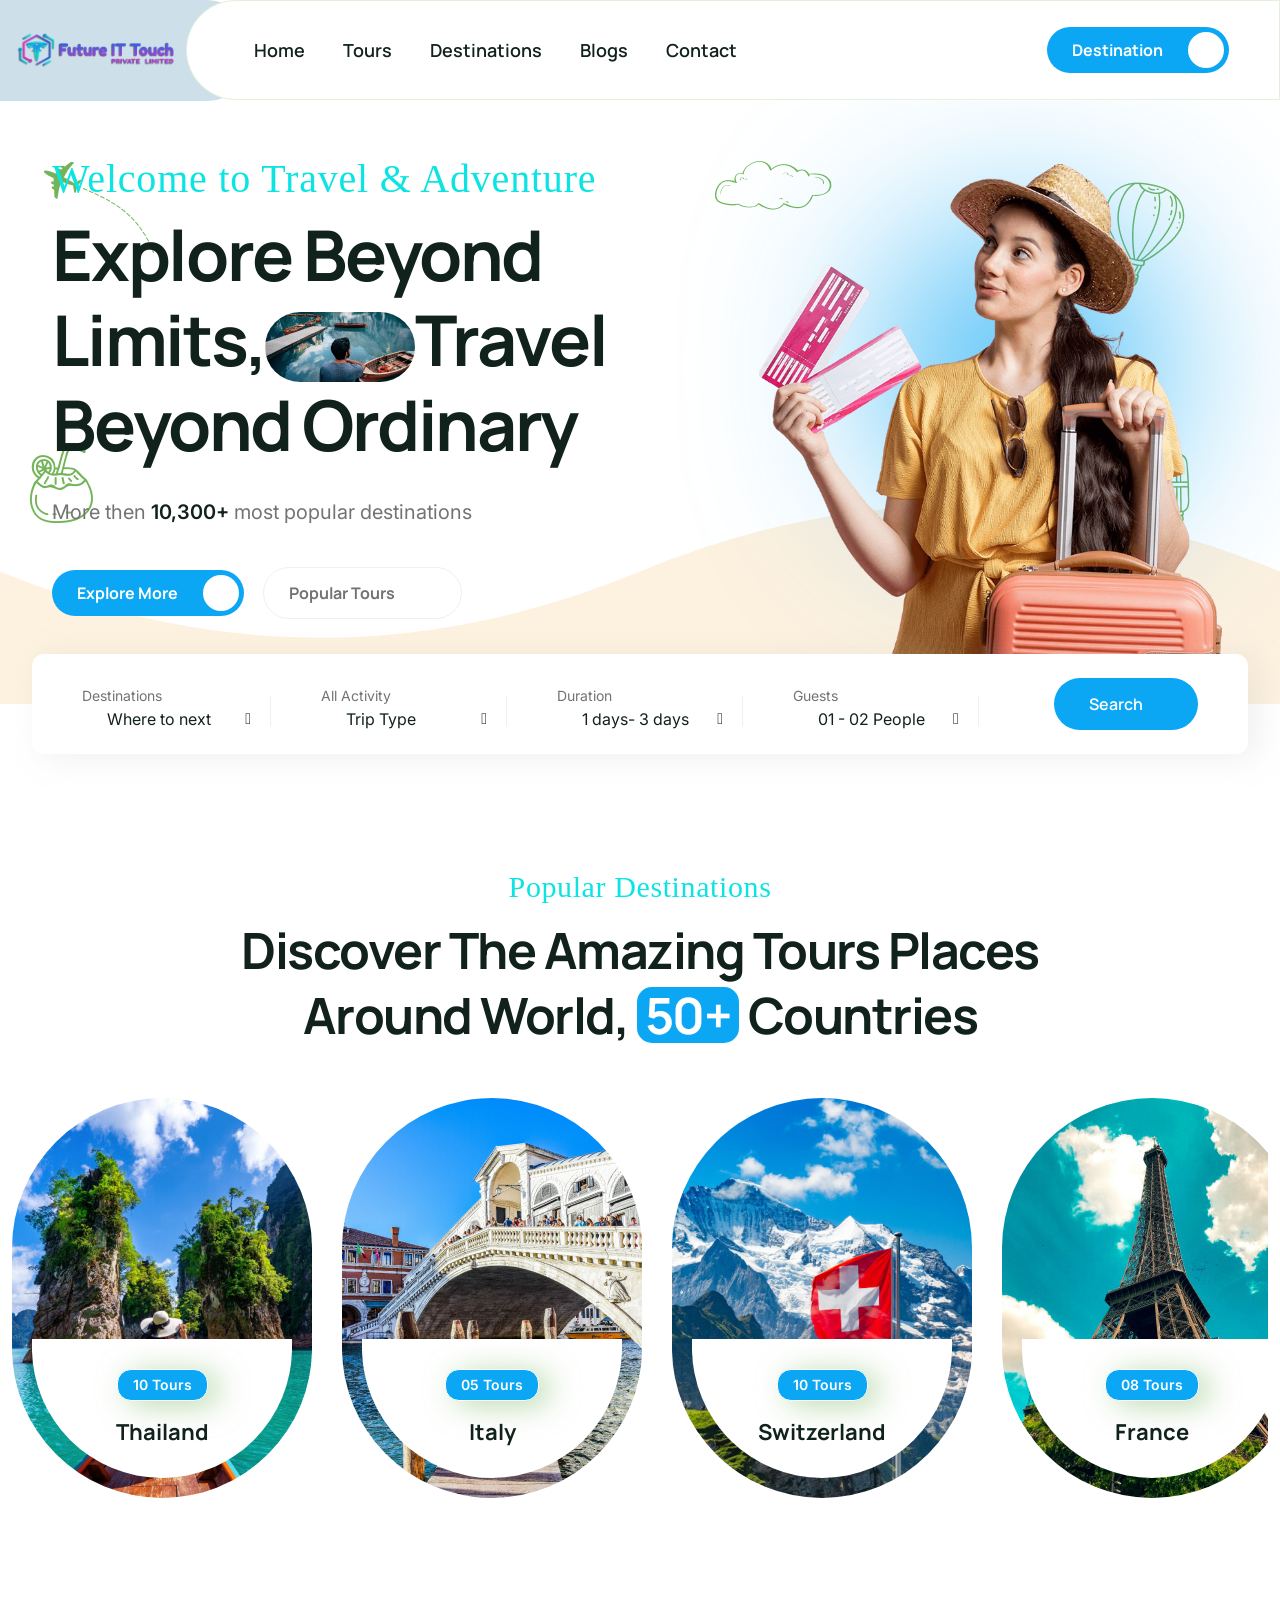
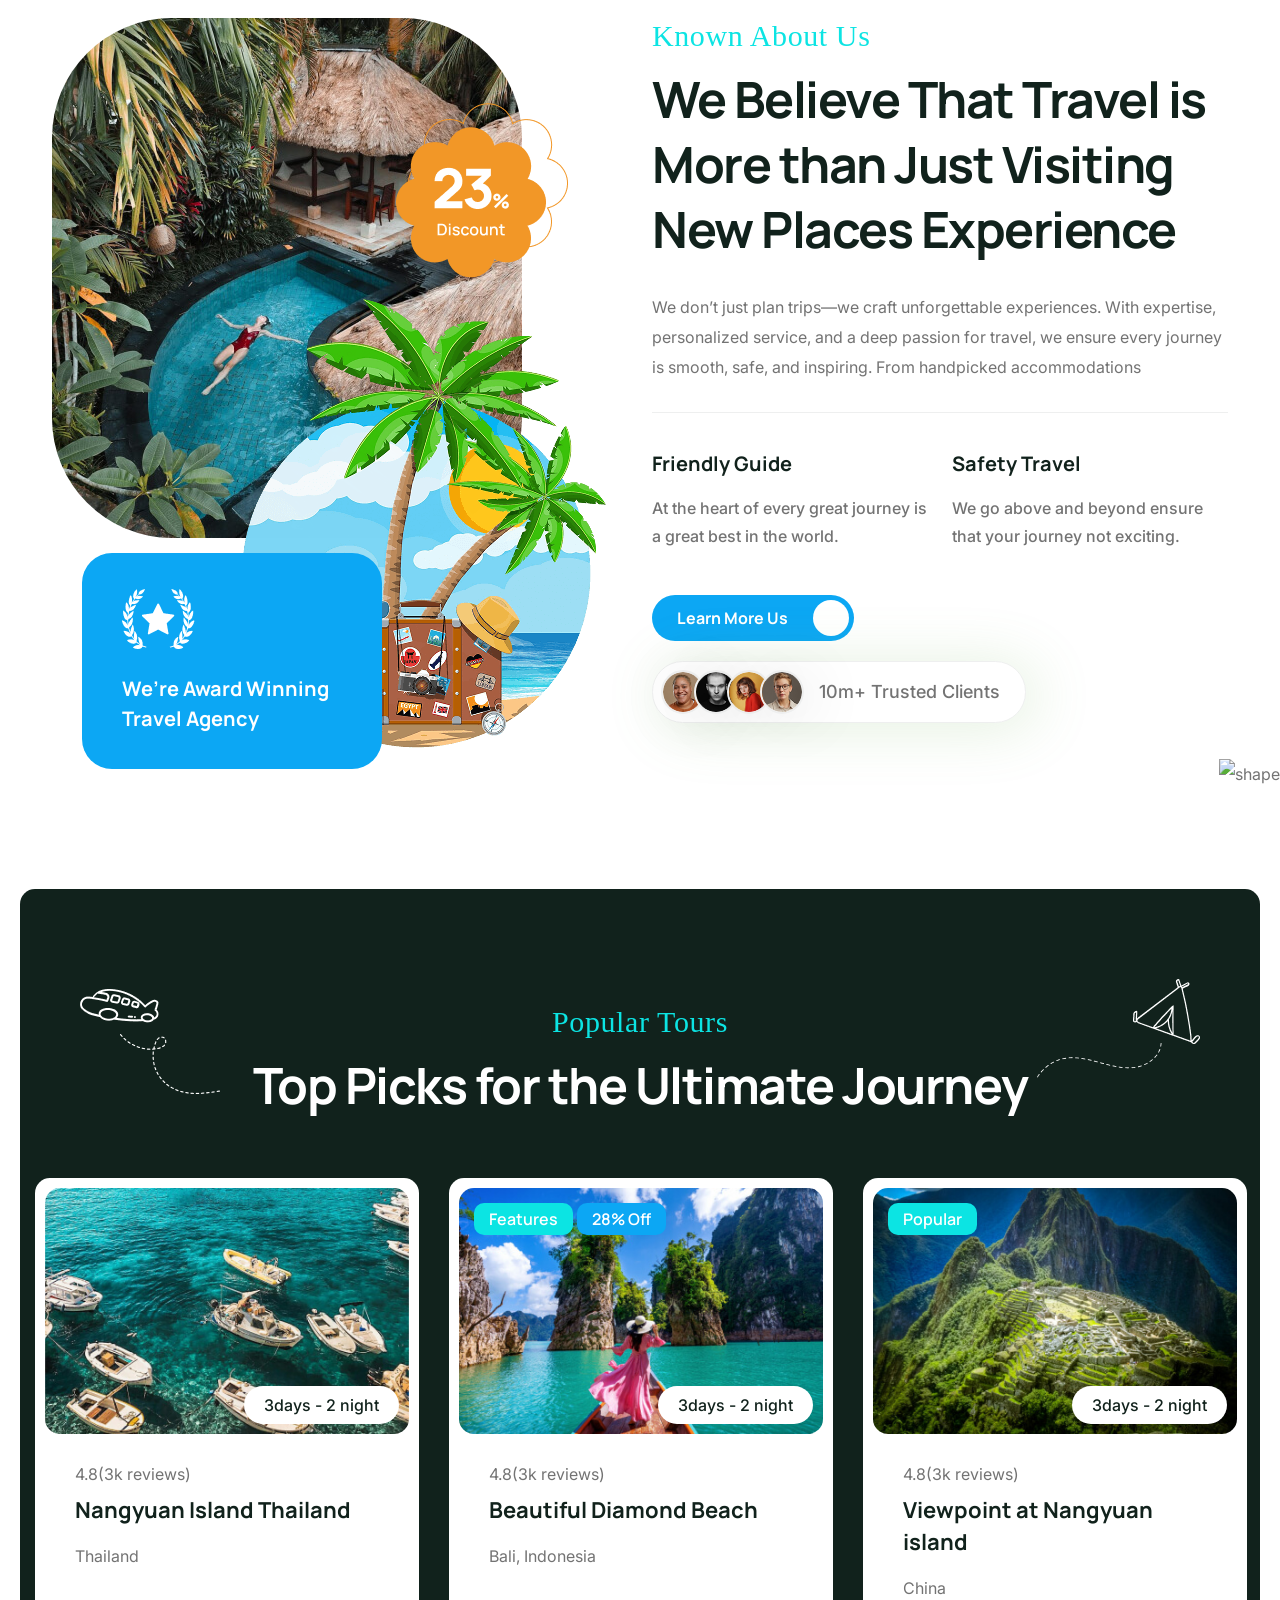
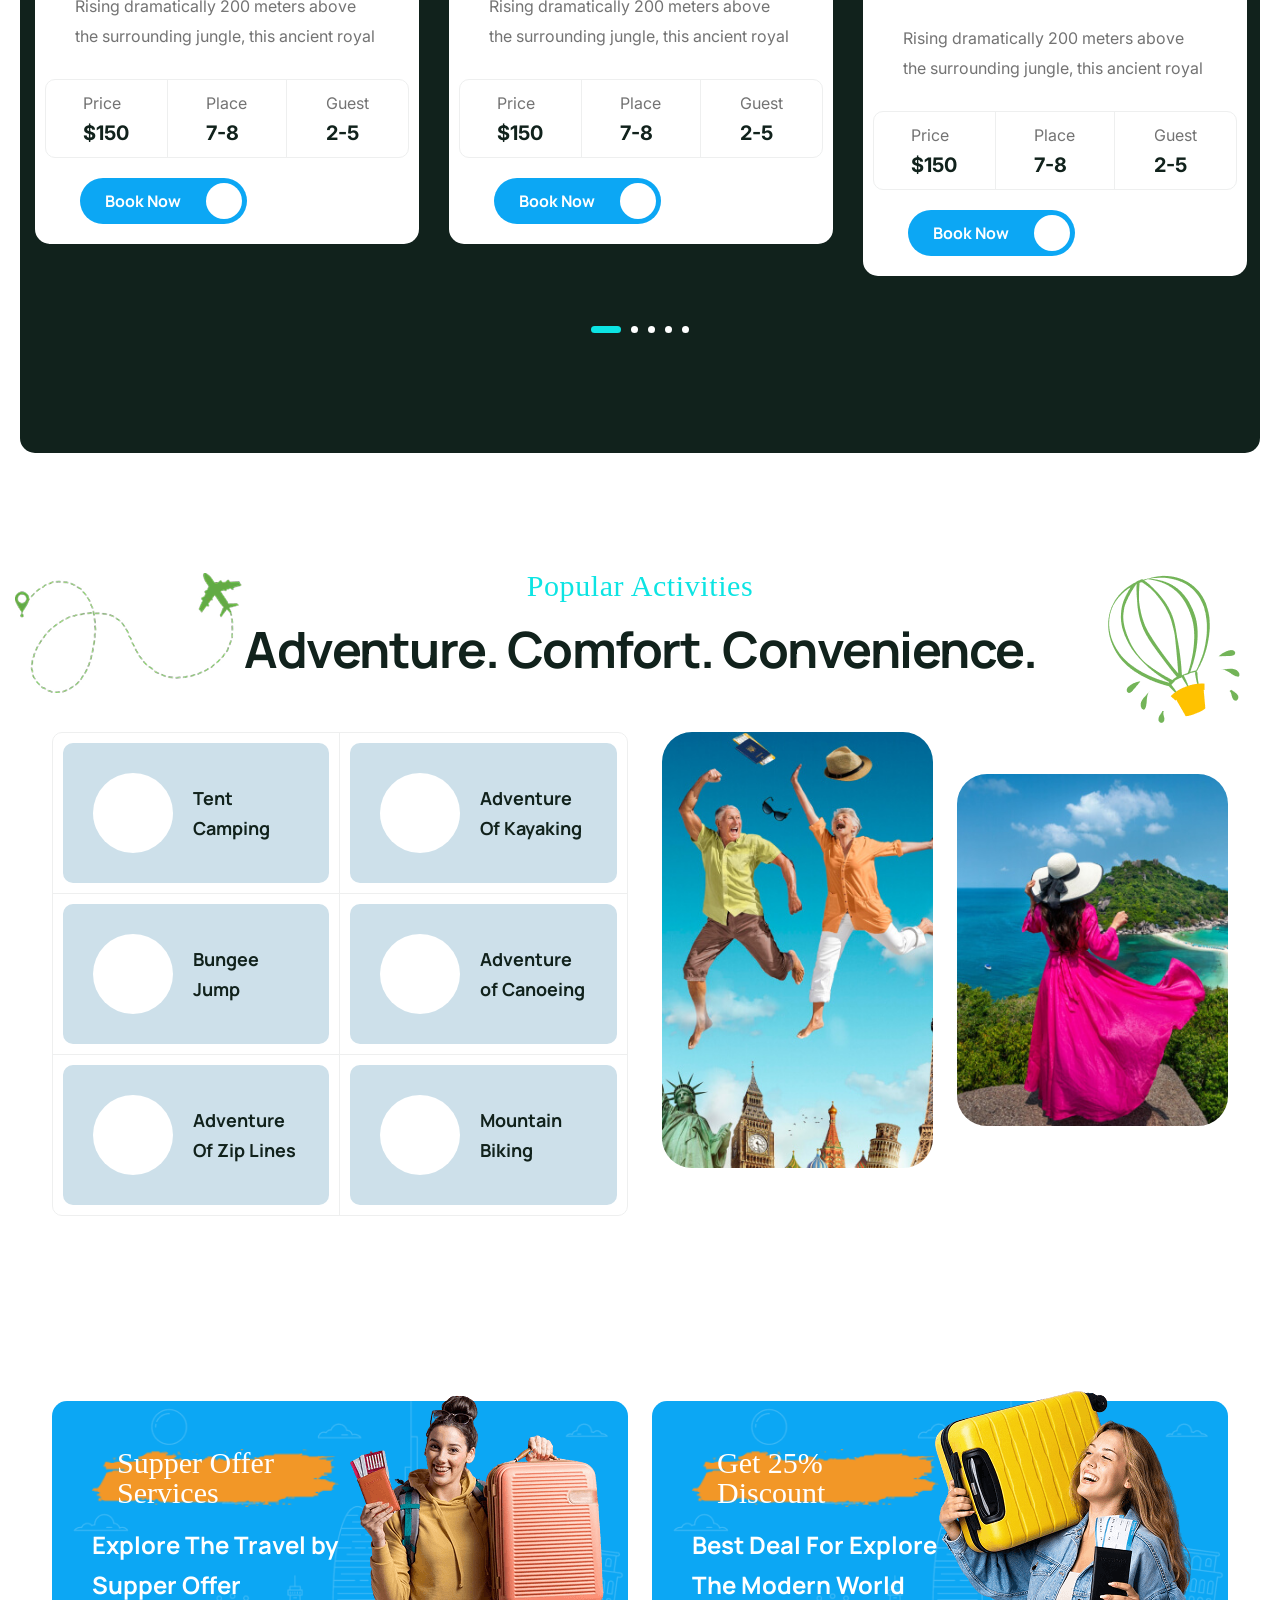
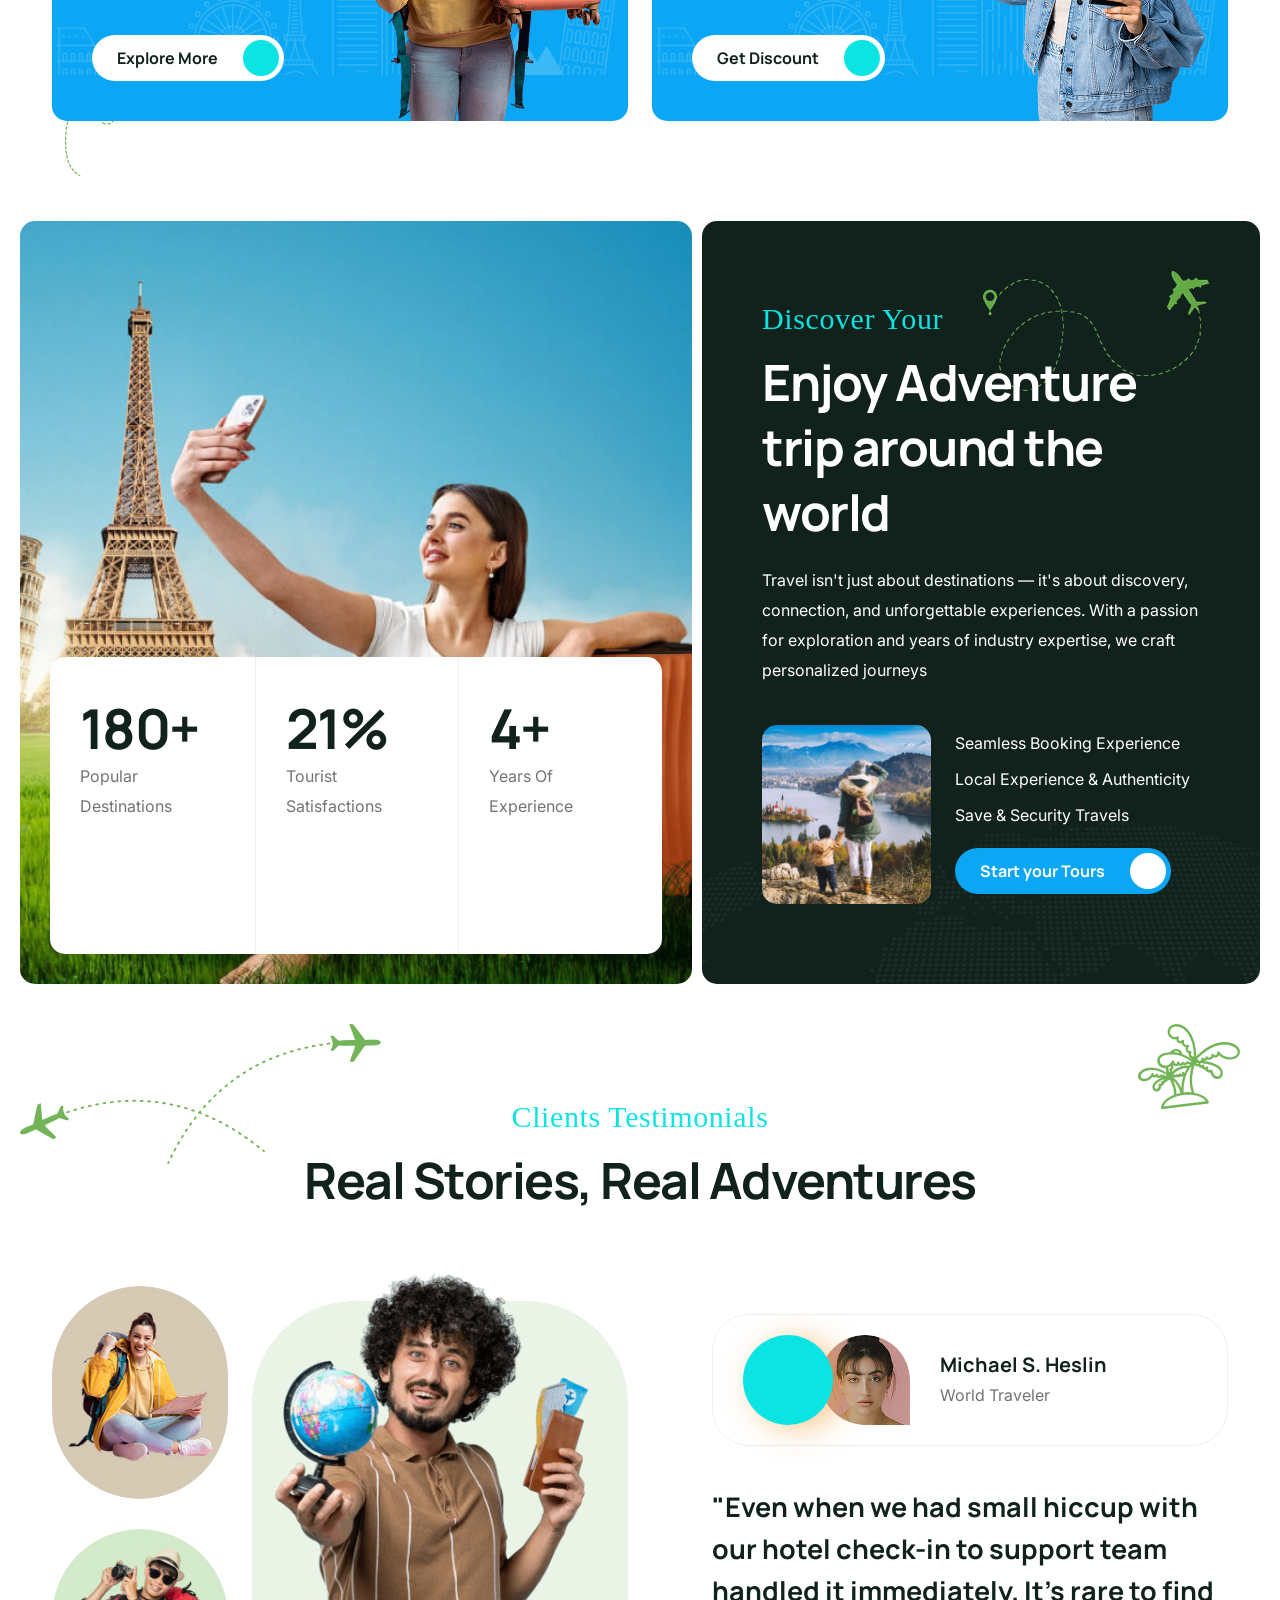
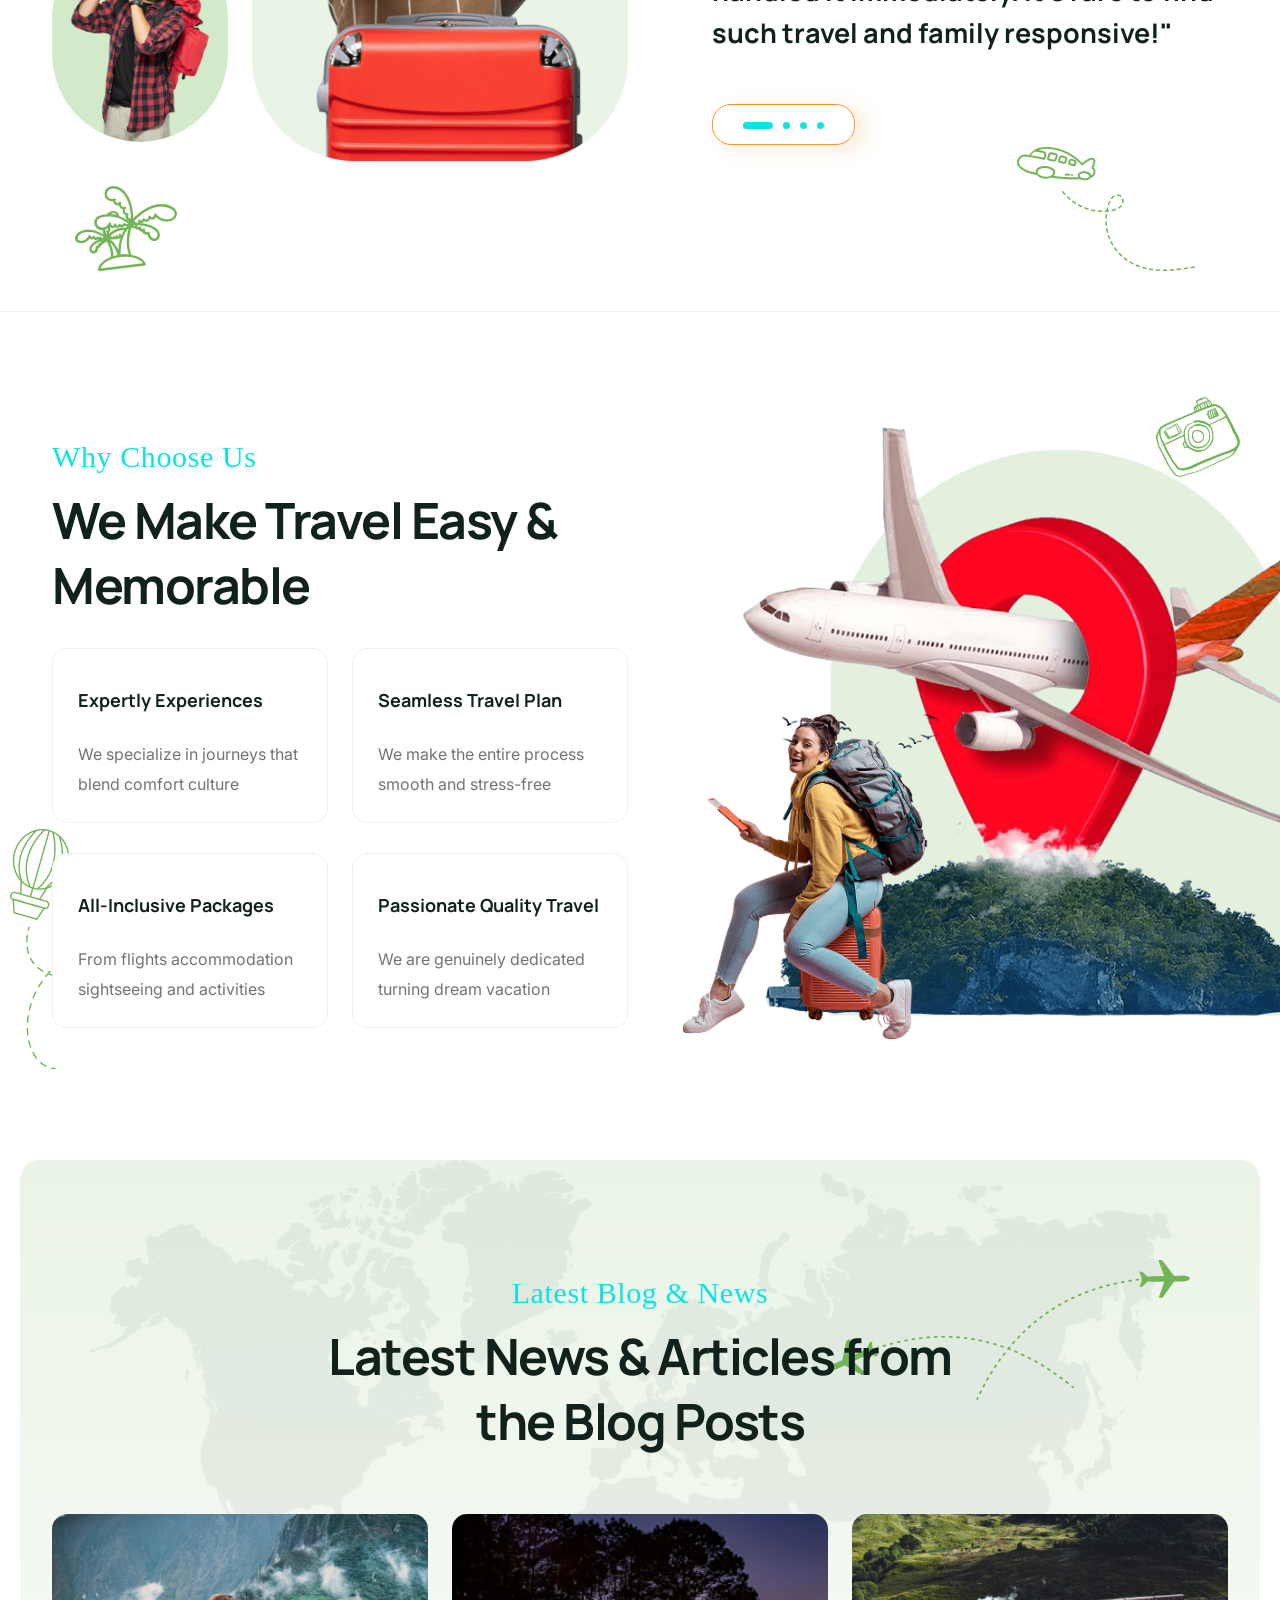
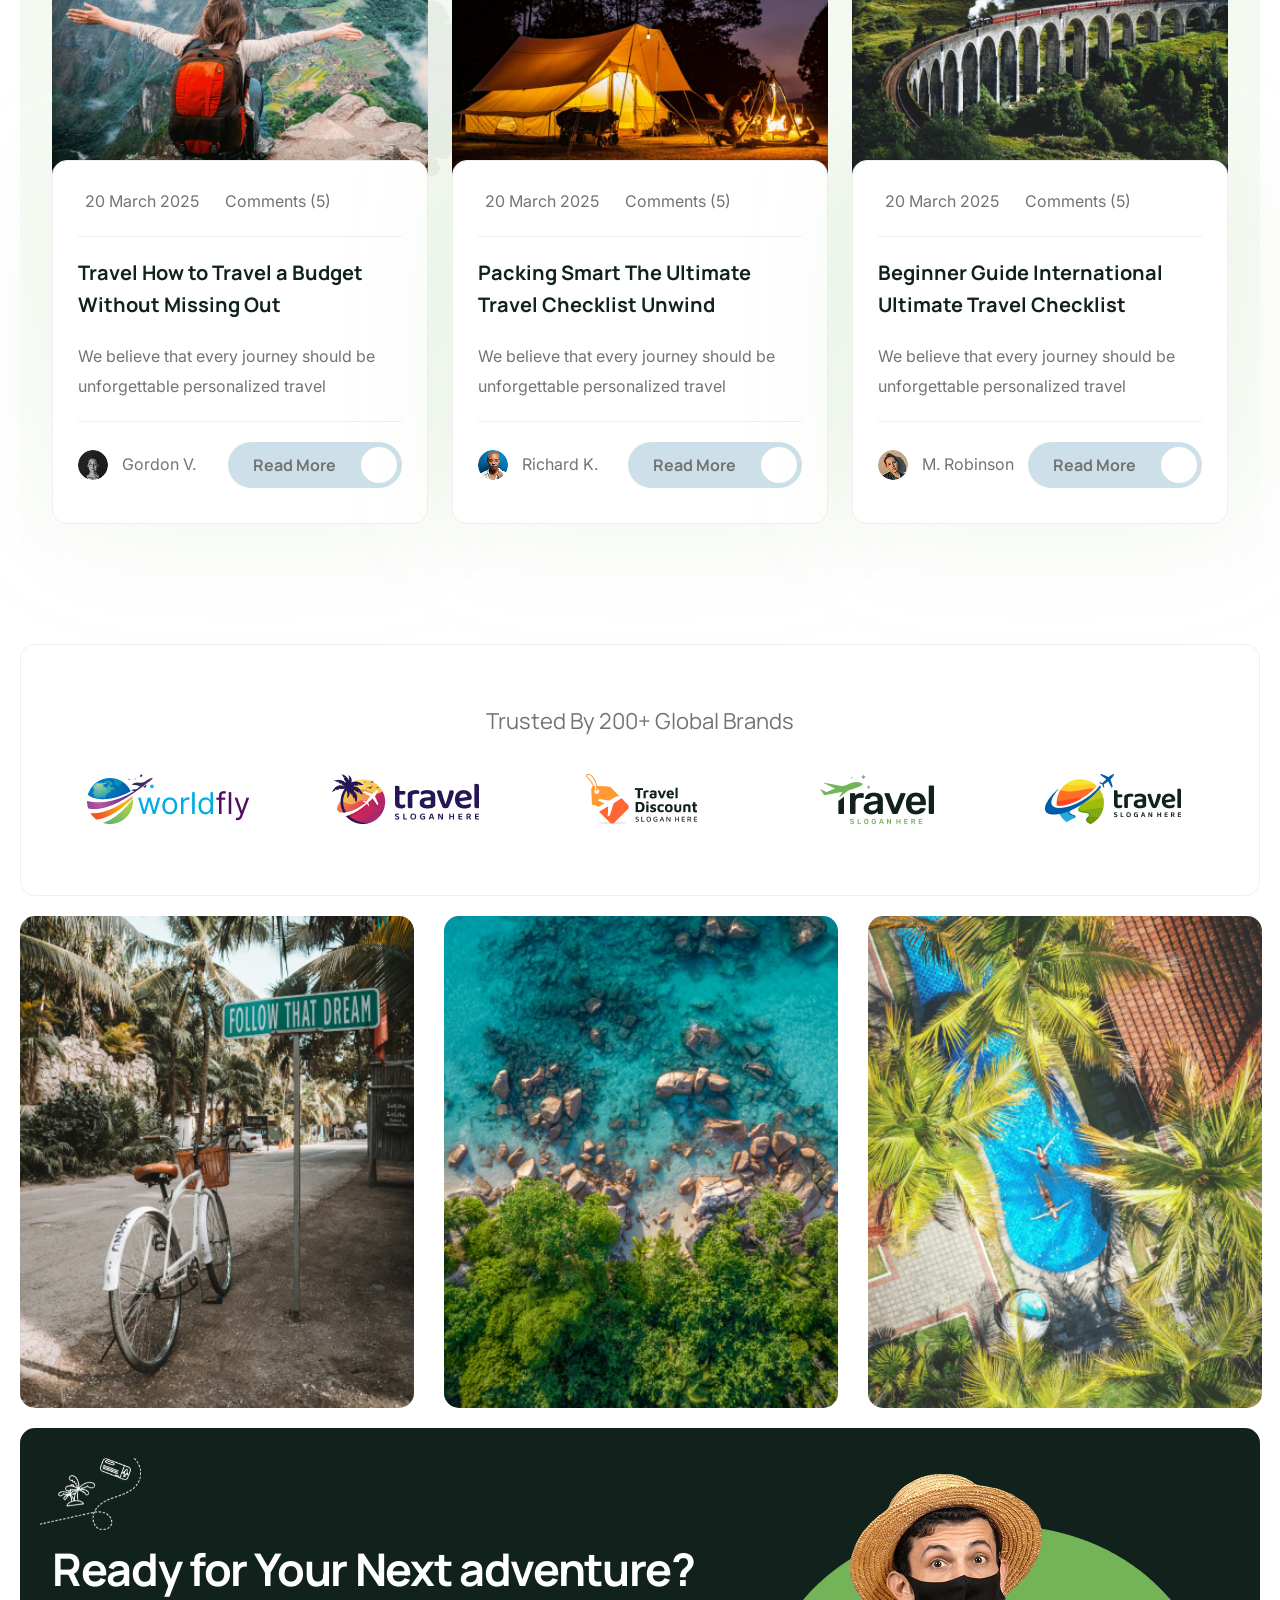
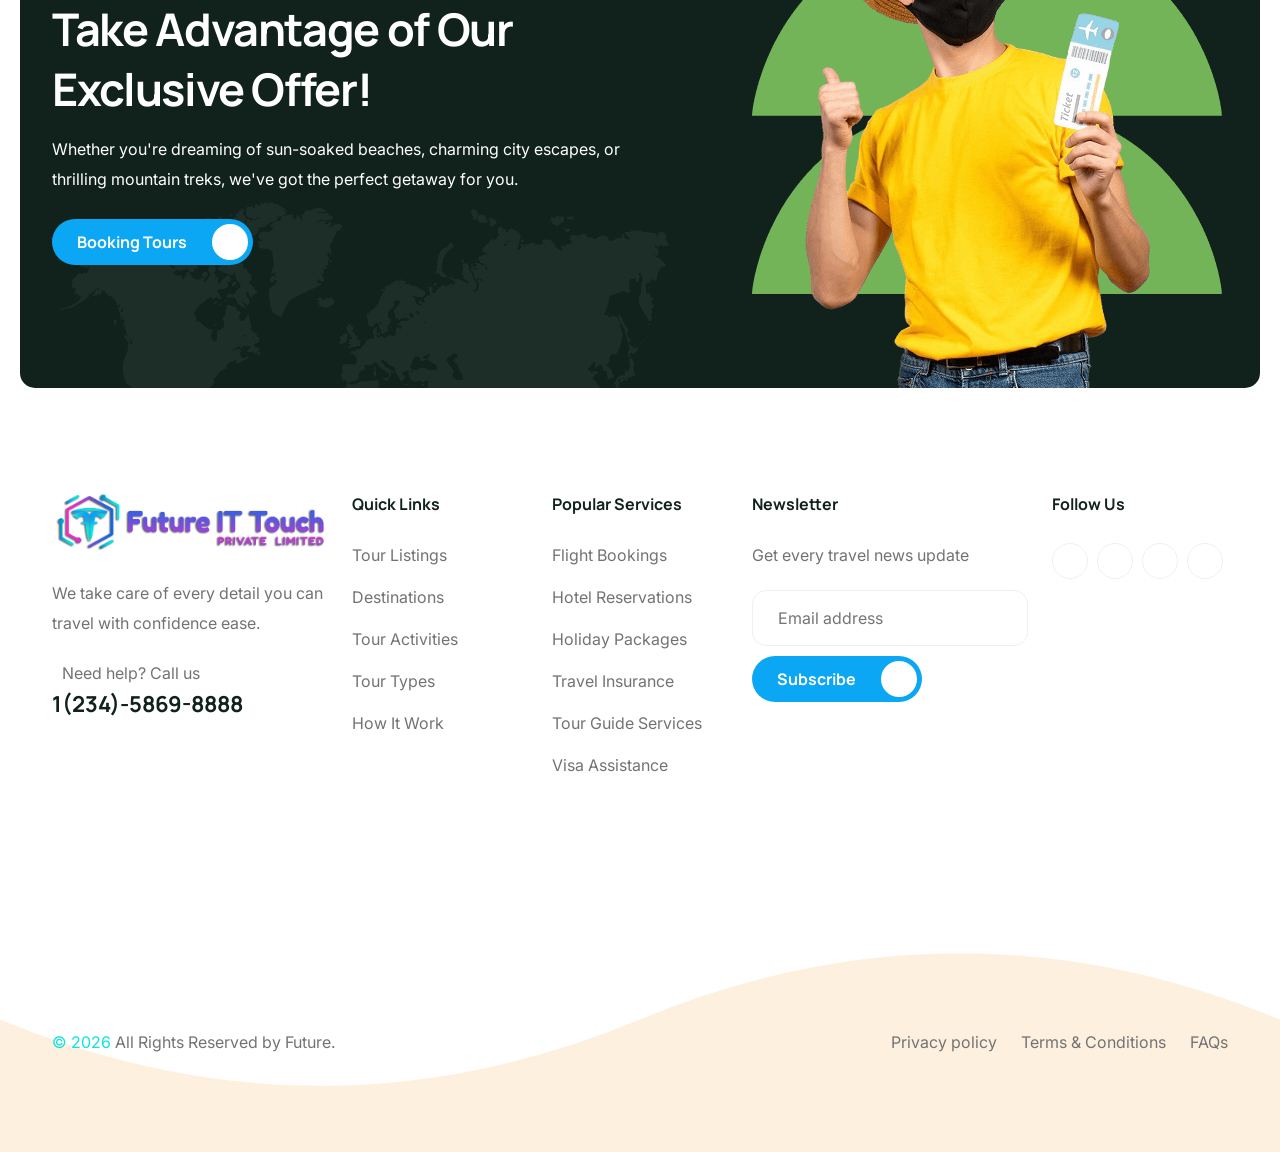
==== commit 24a36ab5: "Migrated all icons to Iconify and Flaticon, and fixed footer layout" ====
--- a/index.html
+++ b/index.html
@@ -18,6 +18,7 @@
      <link rel="stylesheet" href="assets/css/flaticon_Future.css">
      <!--====== FontAwesome ======-->
      <script src="https://kit.fontawesome.com/4be5ac1e62.js" crossorigin="anonymous"></script>
+     <script src="https://code.iconify.design/iconify-icon/1.0.7/iconify-icon.min.js"></script>
      <!--====== Bootstrap ======-->
      <link rel="stylesheet" href="assets/css/bootstrap.min.css">
      <!--====== Slick-popup ======-->
@@ -62,7 +63,7 @@
                                                        src="assets/images/logo/logo.webp" alt="Brand Logo"></a>
                                         </div>
                                         <div class="navbar-close">
-                                             <i class="fa-solid fa-times"></i>
+                                             <iconify-icon icon="mdi:close"></iconify-icon>
                                         </div>
                                    </div>
                                    <!--=== Main Menu ===-->
@@ -80,25 +81,23 @@
                                         </ul>
                                    </nav> <!--=== Theme Nav Button ===-->
                                    <div class="theme-nav-button mt-20 d-block d-xl-none">
-                                        <a href="destinations-1.php" class="theme-btn style-one">Destination<i
-                                                  class="fa-solid fa-arrow-right"></i></a>
+                                        <a href="destinations-1.php" class="theme-btn style-one">Destination<iconify-icon icon="mdi:arrow-right"></iconify-icon></a>
                                    </div>
                                    <!--=== Theme Menu Bottom ===-->
                                    <div class="theme-menu-bottom mt-50 d-block d-xl-none">
                                         <h5>Follow Us</h5>
                                         <ul class="social-link">
-                                             <li><a href="#"><i class="fa-brands fa-facebook-f"></i></a></li>
-                                             <li><a href="#"><i class="fa-brands fa-twitter"></i></a></li>
-                                             <li><a href="#"><i class="fa-brands fa-linkedin-in"></i></a></li>
-                                             <li><a href="#"><i class="fa-brands fa-youtube"></i></a></li>
+                                             <li><a href="#"><iconify-icon icon="mdi:facebook"></iconify-icon></a></li>
+                                             <li><a href="#"><iconify-icon icon="mdi:twitter"></iconify-icon></a></li>
+                                             <li><a href="#"><iconify-icon icon="mdi:linkedin"></iconify-icon>
+                                             <li><a href="#"><iconify-icon icon="mdi:youtube"></iconify-icon></a></li>
                                         </ul>
                                    </div>
                               </div>
                               <!--=== Header Nav Right ===-->
                               <div class="nav-right-item">
                                    <div class="nav-button d-none d-md-block">
-                                        <a href="destinations-1.php" class="theme-btn style-one">Destination<i
-                                                  class="fa-solid fa-arrow-right"></i></a>
+                                        <a href="destinations-1.php" class="theme-btn style-one">Destination<iconify-icon icon="mdi:arrow-right"></iconify-icon></a>
                                    </div>
                                    <!-- <div class="offcanvas-toggle">
                                         <div class="toggle-inner">
@@ -164,10 +163,8 @@
                                    </p>
                                    <div class="hero-button" data-aos="fade-up" data-aos-delay="10"
                                         data-aos-duration="1400">
-                                        <a href="about.php" class="theme-btn style-one">Explore More<i
-                                                  class="fa-solid fa-arrow-right"></i></a>
-                                        <a href="tour-grid.php" class="theme-btn style-two">Popular Tours<i
-                                                  class="fa-solid fa-arrow-right"></i></a>
+                                        <a href="about.php" class="theme-btn style-one">Explore More<iconify-icon icon="mdi:arrow-right"></iconify-icon></a>
+                                        <a href="tour-grid.php" class="theme-btn style-two">Popular Tours<iconify-icon icon="mdi:arrow-right"></iconify-icon></a>
                                    </div>
                               </div>
                          </div>
@@ -188,7 +185,7 @@
                <!-- Hero Search -->
                <form class="hero-search" action="tour-grid.php">
                     <div class="form-group">
-                         <label><i class="fa-solid fa-map-marker-alt"></i>Destinations</label>
+                         <label><i class="flaticon-location"></i>Destinations</label>
                          <select class="wide">
                               <option value="01">Where to next</option>
                               <option value="02">Thailand</option>
@@ -200,7 +197,7 @@
                          </select>
                     </div>
                     <div class="form-group">
-                         <label><i class="fa-solid fa-flag"></i>All Activity</label>
+                         <label><iconify-icon icon="mdi:flag"></iconify-icon>All Activity</label>
                          <select class="wide">
                               <option value="01">Trip Type</option>
                               <option value="02">Adventure Tours</option>
@@ -209,7 +206,7 @@
                          </select>
                     </div>
                     <div class="form-group">
-                         <label><i class="fa-solid fa-calendar-alt"></i>Duration</label>
+                         <label><iconify-icon icon="mdi:calendar"></iconify-icon>Duration</label>
                          <select class="wide">
                               <option value="01">1 days- 3 days</option>
                               <option value="02">3 days- 5 days</option>
@@ -217,7 +214,7 @@
                          </select>
                     </div>
                     <div class="form-group">
-                         <label><i class="fa-solid fa-user"></i>Guests</label>
+                         <label><i class="flaticon-man"></i>Guests</label>
                          <select class="wide">
                               <option value="01">01 - 02 People</option>
                               <option value="02">02 - 05 People</option>
@@ -225,7 +222,7 @@
                          </select>
                     </div>
                     <div class="form-group form-button">
-                         <button class="submit-btn">Search<i class="fa-solid fa-search"></i></button>
+                         <button class="submit-btn">Search<iconify-icon icon="mdi:magnify"></iconify-icon></button>
                     </div>
                </form>
           </div>
@@ -410,8 +407,7 @@
                               <!-- FutureButton -->
                               <div class="Future-button-wrap mt-15" data-aos="fade-up" data-aos-duration="1200">
                                    <div class="Future-button mb-20">
-                                        <a href="about.php" class="theme-btn style-one">Learn More Us<i
-                                                  class="fa-solid fa-arrow-right"></i></a>
+                                        <a href="about.php" class="theme-btn style-one">Learn More Us<iconify-icon icon="mdi:arrow-right"></iconify-icon></a>
                                    </div>
                                    <div class="Future-avatar-card mb-20">
                                         <ul>
@@ -453,41 +449,40 @@
                          <div class="content-wrap">
                               <div class="content">
                                    <div class="ratings">
-                                        <i class="fa-solid fa-star"></i>
-                                        <i class="fa-solid fa-star"></i>
-                                        <i class="fa-solid fa-star"></i>
-                                        <i class="fa-solid fa-star"></i>
-                                        <i class="fa-solid fa-star"></i>
+                                        <iconify-icon icon="mdi:star" class="text-warning"></iconify-icon>
+                                        <iconify-icon icon="mdi:star" class="text-warning"></iconify-icon>
+                                        <iconify-icon icon="mdi:star" class="text-warning"></iconify-icon>
+                                        <iconify-icon icon="mdi:star" class="text-warning"></iconify-icon>
+                                        <iconify-icon icon="mdi:star" class="text-warning"></iconify-icon>
                                         <a href="#">4.8(3k reviews)</a>
                                    </div>
                                    <h4 class="title"><a href="tour-details.php">Nangyuan Island Thailand</a></h4>
-                                   <span><i class="fa-solid fa-map-marker-alt"></i>Thailand</span>
+                                   <span><i class="flaticon-location"></i>Thailand</span>
                                    <p>Rising dramatically 200 meters above the surrounding jungle, this ancient royal
                                    </p>
                               </div>
                               <div class="tour-meta">
                                    <div class="meta-item">
                                         <span>
-                                             <span class="meta-title"><i class="fa-solid fa-dollar-sign"></i>Price</span>
+                                             <span class="meta-title"><i class="flaticon-affordable"></i>Price</span>
                                              <span class="meta-value">$150</span>
                                         </span>
                                    </div>
                                    <div class="meta-item">
                                         <span>
-                                             <span class="meta-title"><i class="fa-solid fa-map"></i>Place</span>
+                                             <span class="meta-title"><i class="flaticon-destination"></i>Place</span>
                                              <span class="meta-value">7-8</span>
                                         </span>
                                    </div>
                                    <div class="meta-item">
                                         <span>
-                                             <span class="meta-title"><i class="fa-solid fa-user"></i>Guest</span>
+                                             <span class="meta-title"><i class="flaticon-man"></i>Guest</span>
                                              <span class="meta-value">2-5</span>
                                         </span>
                                    </div>
                               </div>
                               <div class="tour-footer">
-                                   <a href="tour-details.php" class="theme-btn style-one">Book Now<i
-                                             class="fa-solid fa-arrow-right"></i></a>
+                                   <a href="tour-details.php" class="theme-btn style-one">Book Now<iconify-icon icon="mdi:arrow-right"></iconify-icon></a>
                               </div>
                          </div>
                     </div>
@@ -504,41 +499,40 @@
                          <div class="content-wrap">
                               <div class="content">
                                    <div class="ratings">
-                                        <i class="fa-solid fa-star"></i>
-                                        <i class="fa-solid fa-star"></i>
-                                        <i class="fa-solid fa-star"></i>
-                                        <i class="fa-solid fa-star"></i>
-                                        <i class="fa-solid fa-star"></i>
+                                        <iconify-icon icon="mdi:star" class="text-warning"></iconify-icon>
+                                        <iconify-icon icon="mdi:star" class="text-warning"></iconify-icon>
+                                        <iconify-icon icon="mdi:star" class="text-warning"></iconify-icon>
+                                        <iconify-icon icon="mdi:star" class="text-warning"></iconify-icon>
+                                        <iconify-icon icon="mdi:star" class="text-warning"></iconify-icon>
                                         <a href="#">4.8(3k reviews)</a>
                                    </div>
                                    <h4 class="title"><a href="tour-details.php">Beautiful Diamond Beach</a></h4>
-                                   <span><i class="fa-solid fa-map-marker-alt"></i>Bali, Indonesia</span>
+                                   <span><i class="flaticon-location"></i>Bali, Indonesia</span>
                                    <p>Rising dramatically 200 meters above the surrounding jungle, this ancient royal
                                    </p>
                               </div>
                               <div class="tour-meta">
                                    <div class="meta-item">
                                         <span>
-                                             <span class="meta-title"><i class="fa-solid fa-dollar-sign"></i>Price</span>
+                                             <span class="meta-title"><i class="flaticon-affordable"></i>Price</span>
                                              <span class="meta-value">$150</span>
                                         </span>
                                    </div>
                                    <div class="meta-item">
                                         <span>
-                                             <span class="meta-title"><i class="fa-solid fa-map"></i>Place</span>
+                                             <span class="meta-title"><i class="flaticon-destination"></i>Place</span>
                                              <span class="meta-value">7-8</span>
                                         </span>
                                    </div>
                                    <div class="meta-item">
                                         <span>
-                                             <span class="meta-title"><i class="fa-solid fa-user"></i>Guest</span>
+                                             <span class="meta-title"><i class="flaticon-man"></i>Guest</span>
                                              <span class="meta-value">2-5</span>
                                         </span>
                                    </div>
                               </div>
                               <div class="tour-footer">
-                                   <a href="tour-details.php" class="theme-btn style-one">Book Now<i
-                                             class="fa-solid fa-arrow-right"></i></a>
+                                   <a href="tour-details.php" class="theme-btn style-one">Book Now<iconify-icon icon="mdi:arrow-right"></iconify-icon></a>
                               </div>
                          </div>
                     </div>
@@ -554,41 +548,40 @@
                          <div class="content-wrap">
                               <div class="content">
                                    <div class="ratings">
-                                        <i class="fa-solid fa-star"></i>
-                                        <i class="fa-solid fa-star"></i>
-                                        <i class="fa-solid fa-star"></i>
-                                        <i class="fa-solid fa-star"></i>
-                                        <i class="fa-solid fa-star"></i>
+                                        <iconify-icon icon="mdi:star" class="text-warning"></iconify-icon>
+                                        <iconify-icon icon="mdi:star" class="text-warning"></iconify-icon>
+                                        <iconify-icon icon="mdi:star" class="text-warning"></iconify-icon>
+                                        <iconify-icon icon="mdi:star" class="text-warning"></iconify-icon>
+                                        <iconify-icon icon="mdi:star" class="text-warning"></iconify-icon>
                                         <a href="#">4.8(3k reviews)</a>
                                    </div>
                                    <h4 class="title"><a href="tour-details.php">Viewpoint at Nangyuan island</a></h4>
-                                   <span><i class="fa-solid fa-map-marker-alt"></i>China</span>
+                                   <span><i class="flaticon-location"></i>China</span>
                                    <p>Rising dramatically 200 meters above the surrounding jungle, this ancient royal
                                    </p>
                               </div>
                               <div class="tour-meta">
                                    <div class="meta-item">
                                         <span>
-                                             <span class="meta-title"><i class="fa-solid fa-dollar-sign"></i>Price</span>
+                                             <span class="meta-title"><i class="flaticon-affordable"></i>Price</span>
                                              <span class="meta-value">$150</span>
                                         </span>
                                    </div>
                                    <div class="meta-item">
                                         <span>
-                                             <span class="meta-title"><i class="fa-solid fa-map"></i>Place</span>
+                                             <span class="meta-title"><i class="flaticon-destination"></i>Place</span>
                                              <span class="meta-value">7-8</span>
                                         </span>
                                    </div>
                                    <div class="meta-item">
                                         <span>
-                                             <span class="meta-title"><i class="fa-solid fa-user"></i>Guest</span>
+                                             <span class="meta-title"><i class="flaticon-man"></i>Guest</span>
                                              <span class="meta-value">2-5</span>
                                         </span>
                                    </div>
                               </div>
                               <div class="tour-footer">
-                                   <a href="tour-details.php" class="theme-btn style-one">Book Now<i
-                                             class="fa-solid fa-arrow-right"></i></a>
+                                   <a href="tour-details.php" class="theme-btn style-one">Book Now<iconify-icon icon="mdi:arrow-right"></iconify-icon></a>
                               </div>
                          </div>
                     </div>
@@ -601,41 +594,40 @@
                          <div class="content-wrap">
                               <div class="content">
                                    <div class="ratings">
-                                        <i class="fa-solid fa-star"></i>
-                                        <i class="fa-solid fa-star"></i>
-                                        <i class="fa-solid fa-star"></i>
-                                        <i class="fa-solid fa-star"></i>
-                                        <i class="fa-solid fa-star"></i>
+                                        <iconify-icon icon="mdi:star" class="text-warning"></iconify-icon>
+                                        <iconify-icon icon="mdi:star" class="text-warning"></iconify-icon>
+                                        <iconify-icon icon="mdi:star" class="text-warning"></iconify-icon>
+                                        <iconify-icon icon="mdi:star" class="text-warning"></iconify-icon>
+                                        <iconify-icon icon="mdi:star" class="text-warning"></iconify-icon>
                                         <a href="#">4.8(3k reviews)</a>
                                    </div>
                                    <h4 class="title"><a href="tour-details.php">Pool relaxation garden</a></h4>
-                                   <span><i class="fa-solid fa-map-marker-alt"></i>Bali, Indonesia</span>
+                                   <span><i class="flaticon-location"></i>Bali, Indonesia</span>
                                    <p>Rising dramatically 200 meters above the surrounding jungle, this ancient royal
                                    </p>
                               </div>
                               <div class="tour-meta">
                                    <div class="meta-item">
                                         <span>
-                                             <span class="meta-title"><i class="fa-solid fa-dollar-sign"></i>Price</span>
+                                             <span class="meta-title"><i class="flaticon-affordable"></i>Price</span>
                                              <span class="meta-value">$150</span>
                                         </span>
                                    </div>
                                    <div class="meta-item">
                                         <span>
-                                             <span class="meta-title"><i class="fa-solid fa-map"></i>Place</span>
+                                             <span class="meta-title"><i class="flaticon-destination"></i>Place</span>
                                              <span class="meta-value">7-8</span>
                                         </span>
                                    </div>
                                    <div class="meta-item">
                                         <span>
-                                             <span class="meta-title"><i class="fa-solid fa-user"></i>Guest</span>
+                                             <span class="meta-title"><i class="flaticon-man"></i>Guest</span>
                                              <span class="meta-value">2-5</span>
                                         </span>
                                    </div>
                               </div>
                               <div class="tour-footer">
-                                   <a href="tour-details.php" class="theme-btn style-one">Book Now<i
-                                             class="fa-solid fa-arrow-right"></i></a>
+                                   <a href="tour-details.php" class="theme-btn style-one">Book Now<iconify-icon icon="mdi:arrow-right"></iconify-icon></a>
                               </div>
                          </div>
                     </div>
@@ -652,41 +644,40 @@
                          <div class="content-wrap">
                               <div class="content">
                                    <div class="ratings">
-                                        <i class="fa-solid fa-star"></i>
-                                        <i class="fa-solid fa-star"></i>
-                                        <i class="fa-solid fa-star"></i>
-                                        <i class="fa-solid fa-star"></i>
-                                        <i class="fa-solid fa-star"></i>
+                                        <iconify-icon icon="mdi:star" class="text-warning"></iconify-icon>
+                                        <iconify-icon icon="mdi:star" class="text-warning"></iconify-icon>
+                                        <iconify-icon icon="mdi:star" class="text-warning"></iconify-icon>
+                                        <iconify-icon icon="mdi:star" class="text-warning"></iconify-icon>
+                                        <iconify-icon icon="mdi:star" class="text-warning"></iconify-icon>
                                         <a href="#">4.8(3k reviews)</a>
                                    </div>
                                    <h4 class="title"><a href="tour-details.php">Beautiful Diamond Beach</a></h4>
-                                   <span><i class="fa-solid fa-map-marker-alt"></i>Bali, Indonesia</span>
+                                   <span><i class="flaticon-location"></i>Bali, Indonesia</span>
                                    <p>Rising dramatically 200 meters above the surrounding jungle, this ancient royal
                                    </p>
                               </div>
                               <div class="tour-meta">
                                    <div class="meta-item">
                                         <span>
-                                             <span class="meta-title"><i class="fa-solid fa-dollar-sign"></i>Price</span>
+                                             <span class="meta-title"><i class="flaticon-affordable"></i>Price</span>
                                              <span class="meta-value">$150</span>
                                         </span>
                                    </div>
                                    <div class="meta-item">
                                         <span>
-                                             <span class="meta-title"><i class="fa-solid fa-map"></i>Place</span>
+                                             <span class="meta-title"><i class="flaticon-destination"></i>Place</span>
                                              <span class="meta-value">7-8</span>
                                         </span>
                                    </div>
                                    <div class="meta-item">
                                         <span>
-                                             <span class="meta-title"><i class="fa-solid fa-user"></i>Guest</span>
+                                             <span class="meta-title"><i class="flaticon-man"></i>Guest</span>
                                              <span class="meta-value">2-5</span>
                                         </span>
                                    </div>
                               </div>
                               <div class="tour-footer">
-                                   <a href="tour-details.php" class="theme-btn style-one">Book Now<i
-                                             class="fa-solid fa-arrow-right"></i></a>
+                                   <a href="tour-details.php" class="theme-btn style-one">Book Now<iconify-icon icon="mdi:arrow-right"></iconify-icon></a>
                               </div>
                          </div>
                     </div>
@@ -867,8 +858,7 @@
                                         style="background-image: url(assets/images/gallery/text-bg.png);">Supper Offer
                                         Services</span>
                                    <h3>Explore The Travel by Supper Offer</h3>
-                                   <a href="index-3.php" class="theme-btn style-one">Explore More<i
-                                             class="fa-solid fa-arrow-right"></i></a>
+                                   <a href="index-3.php" class="theme-btn style-one">Explore More<iconify-icon icon="mdi:arrow-right"></iconify-icon></a>
                               </div>
                          </div>
                     </div>
@@ -884,8 +874,7 @@
                                         style="background-image: url(assets/images/gallery/text-bg.png);">Get 25%
                                         Discount</span>
                                    <h3>Best Deal For Explore The Modern World</h3>
-                                   <a href="index-3.php" class="theme-btn style-one">Get Discount<i
-                                             class="fa-solid fa-arrow-right"></i></a>
+                                   <a href="index-3.php" class="theme-btn style-one">Get Discount<iconify-icon icon="mdi:arrow-right"></iconify-icon></a>
                               </div>
                          </div>
                     </div>
@@ -953,13 +942,16 @@
                               </div>
                               <div class="col-md-7">
                                    <ul class="check-list style-one" data-aos="fade-up" data-aos-duration="1000">
-                                        <li><i class="fa-solid fa-check-circle"></i>Seamless Booking Experience</li>
-                                        <li><i class="fa-solid fa-check-circle"></i>Local Experience & Authenticity</li>
-                                        <li><i class="fa-solid fa-check-circle"></i>Save & Security Travels</li>
+                                        <li><iconify-icon icon="mdi:check-circle"
+                                                  class="text-success"></iconify-icon>Seamless Booking Experience</li>
+                                        <li><iconify-icon icon="mdi:check-circle"
+                                                  class="text-success"></iconify-icon>Local Experience & Authenticity
+                                        </li>
+                                        <li><iconify-icon icon="mdi:check-circle"
+                                                  class="text-success"></iconify-icon>Save & Security Travels</li>
                                    </ul>
                                    <div class="Future-button">
-                                        <a href="tour-grid.php" class="theme-btn style-one">Start your Tours<i
-                                                  class="fa-solid fa-arrow-right"></i></a>
+                                        <a href="tour-grid.php" class="theme-btn style-one">Start your Tours<iconify-icon icon="mdi:arrow-right"></iconify-icon></a>
                                    </div>
                               </div>
                          </div>
@@ -1034,11 +1026,16 @@
                                                             <h5>Michael S. Heslin</h5>
                                                             <span class="position">World Traveler</span>
                                                             <div class="ratings">
-                                                                 <i class="fa-solid fa-star"></i>
-                                                                 <i class="fa-solid fa-star"></i>
-                                                                 <i class="fa-solid fa-star"></i>
-                                                                 <i class="fa-solid fa-star"></i>
-                                                                 <i class="fa-solid fa-star"></i>
+                                                                 <iconify-icon icon="mdi:star"
+                                                                      class="text-warning"></iconify-icon>
+                                                                 <iconify-icon icon="mdi:star"
+                                                                      class="text-warning"></iconify-icon>
+                                                                 <iconify-icon icon="mdi:star"
+                                                                      class="text-warning"></iconify-icon>
+                                                                 <iconify-icon icon="mdi:star"
+                                                                      class="text-warning"></iconify-icon>
+                                                                 <iconify-icon icon="mdi:star"
+                                                                      class="text-warning"></iconify-icon>
                                                             </div>
                                                        </div>
                                                   </div>
@@ -1064,11 +1061,16 @@
                                                             <h5>Michael S. Heslin</h5>
                                                             <span class="position">World Traveler</span>
                                                             <div class="ratings">
-                                                                 <i class="fa-solid fa-star"></i>
-                                                                 <i class="fa-solid fa-star"></i>
-                                                                 <i class="fa-solid fa-star"></i>
-                                                                 <i class="fa-solid fa-star"></i>
-                                                                 <i class="fa-solid fa-star"></i>
+                                                                 <iconify-icon icon="mdi:star"
+                                                                      class="text-warning"></iconify-icon>
+                                                                 <iconify-icon icon="mdi:star"
+                                                                      class="text-warning"></iconify-icon>
+                                                                 <iconify-icon icon="mdi:star"
+                                                                      class="text-warning"></iconify-icon>
+                                                                 <iconify-icon icon="mdi:star"
+                                                                      class="text-warning"></iconify-icon>
+                                                                 <iconify-icon icon="mdi:star"
+                                                                      class="text-warning"></iconify-icon>
                                                             </div>
                                                        </div>
                                                   </div>
@@ -1094,11 +1096,16 @@
                                                             <h5>Michael S. Heslin</h5>
                                                             <span class="position">World Traveler</span>
                                                             <div class="ratings">
-                                                                 <i class="fa-solid fa-star"></i>
-                                                                 <i class="fa-solid fa-star"></i>
-                                                                 <i class="fa-solid fa-star"></i>
-                                                                 <i class="fa-solid fa-star"></i>
-                                                                 <i class="fa-solid fa-star"></i>
+                                                                 <iconify-icon icon="mdi:star"
+                                                                      class="text-warning"></iconify-icon>
+                                                                 <iconify-icon icon="mdi:star"
+                                                                      class="text-warning"></iconify-icon>
+                                                                 <iconify-icon icon="mdi:star"
+                                                                      class="text-warning"></iconify-icon>
+                                                                 <iconify-icon icon="mdi:star"
+                                                                      class="text-warning"></iconify-icon>
+                                                                 <iconify-icon icon="mdi:star"
+                                                                      class="text-warning"></iconify-icon>
                                                             </div>
                                                        </div>
                                                   </div>
@@ -1124,11 +1131,16 @@
                                                             <h5>Michael S. Heslin</h5>
                                                             <span class="position">World Traveler</span>
                                                             <div class="ratings">
-                                                                 <i class="fa-solid fa-star"></i>
-                                                                 <i class="fa-solid fa-star"></i>
-                                                                 <i class="fa-solid fa-star"></i>
-                                                                 <i class="fa-solid fa-star"></i>
-                                                                 <i class="fa-solid fa-star"></i>
+                                                                 <iconify-icon icon="mdi:star"
+                                                                      class="text-warning"></iconify-icon>
+                                                                 <iconify-icon icon="mdi:star"
+                                                                      class="text-warning"></iconify-icon>
+                                                                 <iconify-icon icon="mdi:star"
+                                                                      class="text-warning"></iconify-icon>
+                                                                 <iconify-icon icon="mdi:star"
+                                                                      class="text-warning"></iconify-icon>
+                                                                 <iconify-icon icon="mdi:star"
+                                                                      class="text-warning"></iconify-icon>
                                                             </div>
                                                        </div>
                                                   </div>
@@ -1243,8 +1255,8 @@
                               </div>
                               <div class="content">
                                    <div class="post-meta">
-                                        <span><i class="fa-solid fa-calendar-alt"></i>20 March 2025</span>
-                                        <span><i class="fa-solid fa-comment-alt"></i>Comments (5)</span>
+                                        <span><iconify-icon icon="mdi:calendar"></iconify-icon>20 March 2025</span>
+                                        <span><iconify-icon icon="mdi:comment-text"></iconify-icon>Comments (5)</span>
                                    </div>
                                    <h4 class="title"><a href="blog-details.php">Travel How to Travel a Budget
                                              Without Missing Out</a></h4>
@@ -1255,8 +1267,7 @@
                                              <a href="blog-details.php">Gordon V.</a>
                                         </div>
                                         <div class="button">
-                                             <a href="blog-details.php" class="theme-btn style-one">Read More<i
-                                                       class="fa-solid fa-arrow-right"></i></a>
+                                             <a href="blog-details.php" class="theme-btn style-one">Read More<iconify-icon icon="mdi:arrow-right"></iconify-icon></a>
                                         </div>
                                    </div>
                               </div>
@@ -1270,8 +1281,8 @@
                               </div>
                               <div class="content">
                                    <div class="post-meta">
-                                        <span><i class="fa-solid fa-calendar-alt"></i>20 March 2025</span>
-                                        <span><i class="fa-solid fa-comment-alt"></i>Comments (5)</span>
+                                        <span><iconify-icon icon="mdi:calendar"></iconify-icon>20 March 2025</span>
+                                        <span><iconify-icon icon="mdi:comment-text"></iconify-icon>Comments (5)</span>
                                    </div>
                                    <h4 class="title"><a href="blog-details.php">Packing Smart The Ultimate Travel
                                              Checklist Unwind</a></h4>
@@ -1282,8 +1293,7 @@
                                              <a href="blog-details.php">Richard K.</a>
                                         </div>
                                         <div class="button">
-                                             <a href="blog-details.php" class="theme-btn style-one">Read More<i
-                                                       class="fa-solid fa-arrow-right"></i></a>
+                                             <a href="blog-details.php" class="theme-btn style-one">Read More<iconify-icon icon="mdi:arrow-right"></iconify-icon></a>
                                         </div>
                                    </div>
                               </div>
@@ -1297,8 +1307,8 @@
                               </div>
                               <div class="content">
                                    <div class="post-meta">
-                                        <span><i class="fa-solid fa-calendar-alt"></i>20 March 2025</span>
-                                        <span><i class="fa-solid fa-comment-alt"></i>Comments (5)</span>
+                                        <span><iconify-icon icon="mdi:calendar"></iconify-icon>20 March 2025</span>
+                                        <span><iconify-icon icon="mdi:comment-text"></iconify-icon>Comments (5)</span>
                                    </div>
                                    <h4 class="title"><a href="blog-details.php">Beginner Guide International Ultimate
                                              Travel Checklist</a></h4>
@@ -1309,8 +1319,7 @@
                                              <a href="blog-details.php">M. Robinson</a>
                                         </div>
                                         <div class="button">
-                                             <a href="blog-details.php" class="theme-btn style-one">Read More<i
-                                                       class="fa-solid fa-arrow-right"></i></a>
+                                             <a href="blog-details.php" class="theme-btn style-one">Read More<iconify-icon icon="mdi:arrow-right"></iconify-icon></a>
                                         </div>
                                    </div>
                               </div>
@@ -1391,8 +1400,7 @@
                                         <div class="content">
                                              <a href="tour-details.php">Adventure</a>
                                              <h4>Traveling Cycle</h4>
-                                             <a href="index.php" class="icon-btn style-one"><i
-                                                       class="fa-solid fa-arrow-right"></i></a>
+                                             <a href="index.php" class="icon-btn style-one"><iconify-icon icon="mdi:arrow-right"></iconify-icon></a>
                                         </div>
                                    </div>
                               </div>
@@ -1407,8 +1415,7 @@
                                         <div class="content">
                                              <a href="tour-details.php">Adventure</a>
                                              <h4>Traveling Cycle</h4>
-                                             <a href="index.php" class="icon-btn style-one"><i
-                                                       class="fa-solid fa-arrow-right"></i></a>
+                                             <a href="index.php" class="icon-btn style-one"><iconify-icon icon="mdi:arrow-right"></iconify-icon></a>
                                         </div>
                                    </div>
                               </div>
@@ -1423,8 +1430,7 @@
                                         <div class="content">
                                              <a href="tour-details.php">Adventure</a>
                                              <h4>Traveling Cycle</h4>
-                                             <a href="index.php" class="icon-btn style-one"><i
-                                                       class="fa-solid fa-arrow-right"></i></a>
+                                             <a href="index.php" class="icon-btn style-one"><iconify-icon icon="mdi:arrow-right"></iconify-icon></a>
                                         </div>
                                    </div>
                               </div>
@@ -1439,8 +1445,7 @@
                                         <div class="content">
                                              <a href="tour-details.php">Adventure</a>
                                              <h4>Traveling Cycle</h4>
-                                             <a href="index.php" class="icon-btn style-one"><i
-                                                       class="fa-solid fa-arrow-right"></i></a>
+                                             <a href="index.php" class="icon-btn style-one"><iconify-icon icon="mdi:arrow-right"></iconify-icon></a>
                                         </div>
                                    </div>
                               </div>
@@ -1455,8 +1460,7 @@
                                         <div class="content">
                                              <a href="tour-details.php">Adventure</a>
                                              <h4>Traveling Cycle</h4>
-                                             <a href="index.php" class="icon-btn style-one"><i
-                                                       class="fa-solid fa-arrow-right"></i></a>
+                                             <a href="index.php" class="icon-btn style-one"><iconify-icon icon="mdi:arrow-right"></iconify-icon></a>
                                         </div>
                                    </div>
                               </div>
@@ -1471,8 +1475,7 @@
                                         <div class="content">
                                              <a href="tour-details.php">Adventure</a>
                                              <h4>Traveling Cycle</h4>
-                                             <a href="index.php" class="icon-btn style-one"><i
-                                                       class="fa-solid fa-arrow-right"></i></a>
+                                             <a href="index.php" class="icon-btn style-one"><iconify-icon icon="mdi:arrow-right"></iconify-icon></a>
                                         </div>
                                    </div>
                               </div>
@@ -1502,8 +1505,7 @@
                                         treks, we've got the perfect getaway for you.</p>
                                    <div class="Future-button" data-aos="fade-up" data-aos-delay="20"
                                         data-aos-duration="1000">
-                                        <a href="index.php" class="theme-btn style-one">Booking Tours <i
-                                                  class="fa-solid fa-arrow-right"></i></a>
+                                        <a href="index.php" class="theme-btn style-one">Booking Tours <iconify-icon icon="mdi:arrow-right"></iconify-icon></a>
                                    </div>
                               </div>
                          </div>
@@ -1546,7 +1548,7 @@
                                         <p>We take care of every detail you can
                                              travel with confidence ease.</p>
                                         <div class="text-box">
-                                             <span><i class="fa-solid fa-headphones-alt"></i>Need help? Call us</span>
+                                             <span><i class="flaticon-telephone"></i>Need help? Call us</span>
                                              <h4><a href="tel:1(234)-5869-8888">1(234)-5869-8888</a></h4>
                                         </div>
                                    </div>
@@ -1600,8 +1602,8 @@
                                              <div class="form-group">
                                                   <input type="text" class="form_control" placeholder="Email address"
                                                        name="email" required>
-                                                  <button class="theme-btn style-one">Subscribe <i
-                                                            class="fa-solid fa-arrow-right"></i></button>
+                                                  <button class="theme-btn style-one">Subscribe <iconify-icon
+                                                            icon="mdi:arrow-right"></iconify-icon></button>
                                              </div>
                                         </form>
                                    </div>
@@ -1614,10 +1616,14 @@
                                    <div class="footer-content">
                                         <h4 class="widget-title">Follow Us</h4>
                                         <ul>
-                                             <li><a href="index.php"><i class="fa-brands fa-facebook-f"></i></a></li>
-                                             <li><a href="index.php"><i class="fa-brands fa-twitter"></i></a></li>
-                                             <li><a href="index.php"><i class="fa-brands fa-linkedin-in"></i></a></li>
-                                             <li><a href="index.php"><i class="fa-brands fa-instagram "></i></a></li>
+                                             <li><a href="index.php"><iconify-icon
+                                                            icon="mdi:facebook"></iconify-icon></a></li>
+                                             <li><a href="index.php"><iconify-icon
+                                                            icon="mdi:twitter"></iconify-icon></a></li>
+                                             <li><a href="index.php"><iconify-icon
+                                                            icon="mdi:linkedin"></iconify-icon></a></li>
+                                             <li><a href="index.php"><iconify-icon
+                                                            icon="mdi:instagram"></iconify-icon></a></li>
                                         </ul>
                                    </div>
                               </div>
@@ -1651,7 +1657,7 @@
                </div>
           </div>
      </footer><!--====== End Footer ======--> <!--====== Back To Top  ======-->
-     <div class="back-to-top"><i class="fa-solid fa-angle-up"></i></div>
+     <div class="back-to-top"><iconify-icon icon="mdi:chevron-up"></iconify-icon></div>
      <!--====== Jquery js ======-->
      <script src="assets/js/jquery-3.7.1.min.js"></script>
      <!--====== Bootstrap js ======-->
--- a/assets/css/common-style.css
+++ b/assets/css/common-style.css
@@ -1144,7 +1144,7 @@
   transition: all 0.3s;
 }
 
-.theme-btn i {
+.theme-btn iconify-icon {
   width: 36px;
   height: 36px;
   border-radius: 50%;
@@ -1178,7 +1178,7 @@
   justify-content: space-between;
 }
 
-.theme-btn.style-one i {
+.theme-btn.style-one iconify-icon {
   background-color: var(--white-color);
   color: var(--primary-color);
 }
@@ -1187,7 +1187,7 @@
   background-color: var(--secondary-color);
 }
 
-.theme-btn.style-one:hover i {
+.theme-btn.style-one:hover iconify-icon {
   color: var(--secondary-color);
   -webkit-transform: rotate(-45deg);
   transform: rotate(-45deg);
--- a/assets/css/home-one.css
+++ b/assets/css/home-one.css
@@ -382,7 +382,7 @@
   font-size: 14px;
 }
 
-.hero-search-wrapper .hero-search label i {
+.hero-search-wrapper .hero-search label iconify-iconi {
   margin-right: 10px;
   font-size: 16px;
 }
@@ -403,7 +403,7 @@
   font-family: var(--heading-font);
 }
 
-.hero-search-wrapper .hero-search .submit-btn i {
+.hero-search-wrapper .hero-search .submit-btn iconify-icon {
   margin-left: 20px;
 }
 
@@ -609,7 +609,7 @@
   margin-bottom: 15px;
 }
 
-.Future-iconic-item .content h5 i {
+.Future-iconic-item .content h5 iconify-icon {
   -webkit-box-flex: 0;
   -ms-flex: 0 0 auto;
   flex: 0 0 auto;
@@ -847,7 +847,7 @@
   margin-bottom: 20px;
 }
 
-.Future-tour-item .content-wrap .content span i {
+.Future-tour-item .content-wrap .content span iconify-icon {
   margin-right: 10px;
 }
 
@@ -893,7 +893,7 @@
   display: block;
 }
 
-.Future-tour-item .content-wrap .tour-meta .meta-item .meta-title i {
+.Future-tour-item .content-wrap .tour-meta .meta-item .meta-title iconify-iconi {
   margin-right: 5px;
   color: var(--secondary-color);
 }
@@ -1188,7 +1188,7 @@
   color: var(--heading-color);
 }
 
-.Future-offer-item .content .theme-btn i {
+.Future-offer-item .content .theme-btn iconify-icon {
   background-color: var(--secondary-color);
   color: var(--white-color);
 }
@@ -1433,7 +1433,7 @@
 }
 
 /*===   09# Testimonial Section CSS ===*/
-.ratings i {
+.ratings iconify-icon {
   color: var(--secondary-color);
 }
 
@@ -1701,7 +1701,7 @@
   margin-bottom: 25px;
 }
 
-.Future-iconic-box-two .content h6 i {
+.Future-iconic-box-two .content h6 iconify-icon {
   -webkit-box-flex: 0;
   -ms-flex: 0 0 auto;
   flex: 0 0 auto;
@@ -1843,7 +1843,7 @@
   }
 }
 
-.blog-post-item .content .post-meta span i {
+.blog-post-item .content .post-meta span iconify-icon {
   margin-right: 7px;
 }
 
@@ -1909,7 +1909,7 @@
   color: var(--text-color);
 }
 
-.blog-post-item .content .post-footer .theme-btn.style-one i {
+.blog-post-item .content .post-footer .theme-btn.style-one iconify-icon {
   color: var(--text-color);
 }
 
@@ -1918,7 +1918,7 @@
   color: var(--white-color);
 }
 
-.blog-post-item .content .post-footer .theme-btn.style-one:hover i {
+.blog-post-item .content .post-footer .theme-btn.style-one:hover iconify-icon {
   color: var(--primary-color);
 }
 
